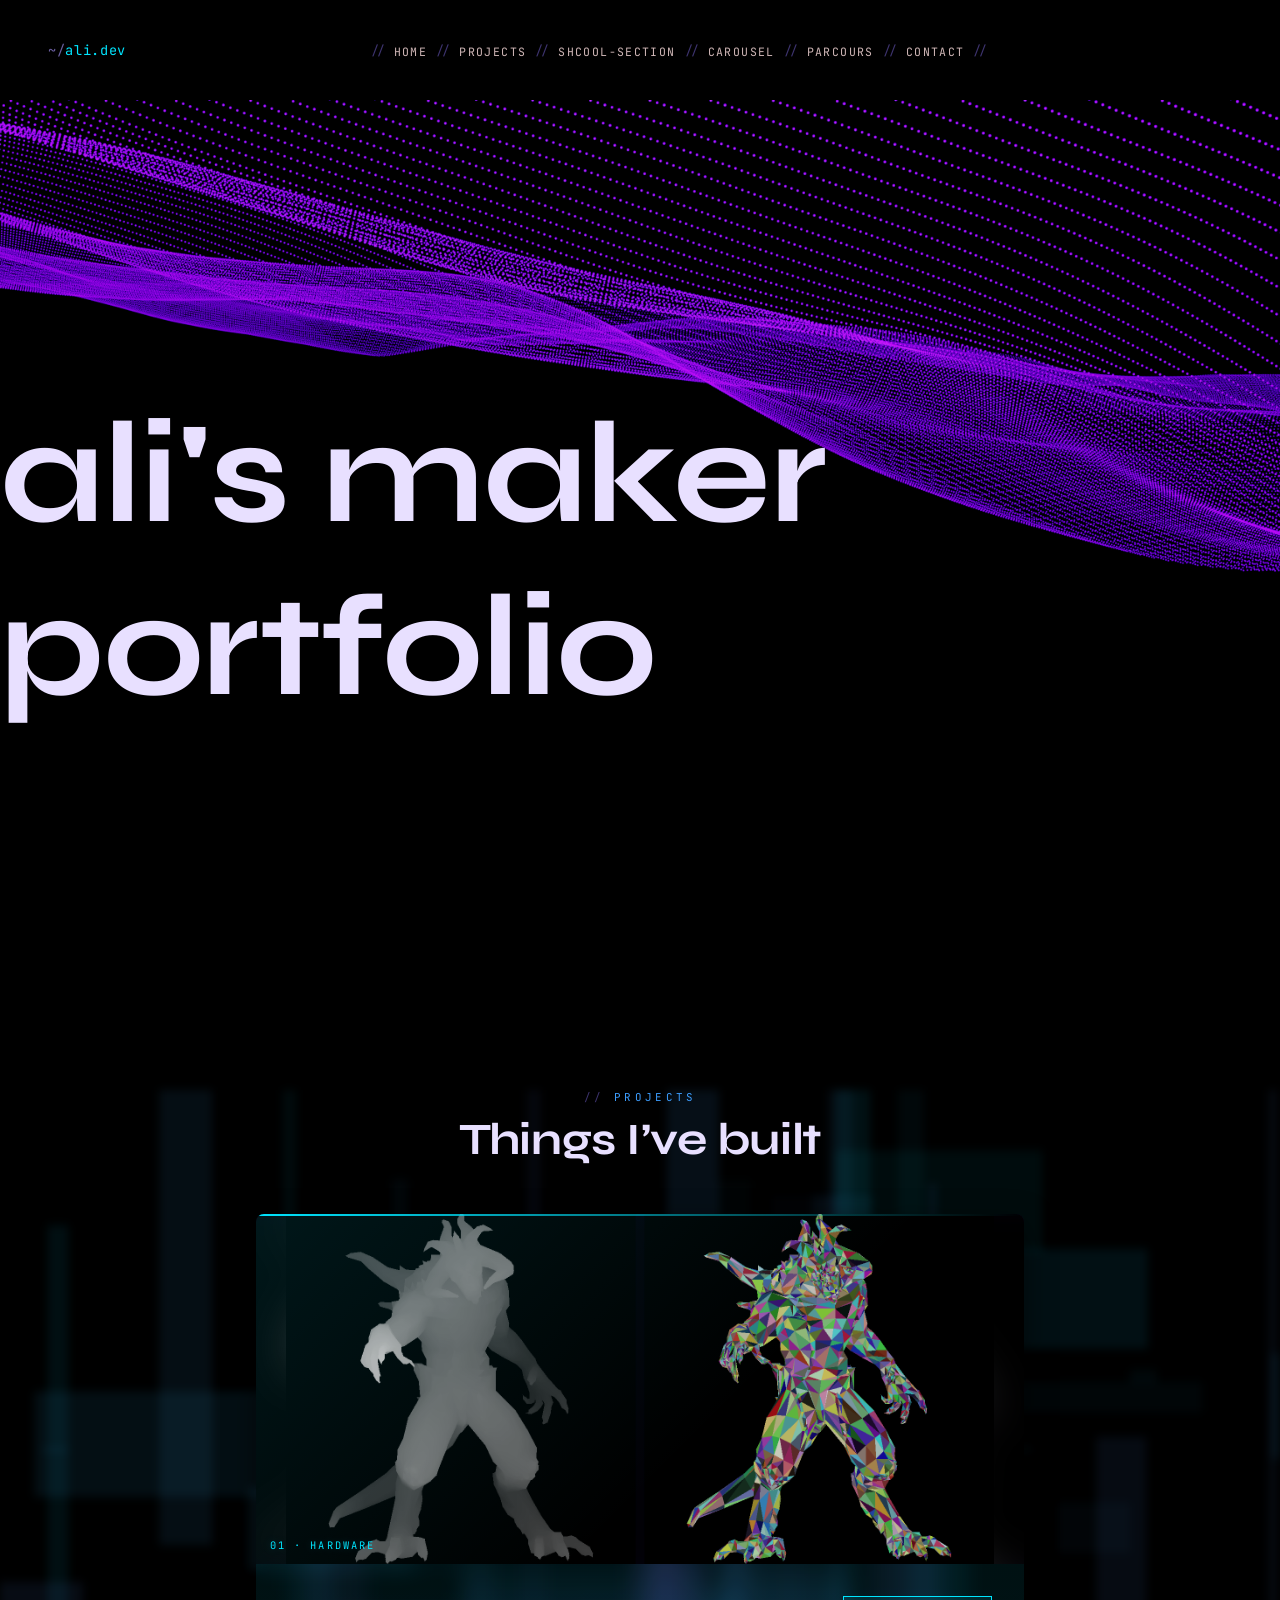
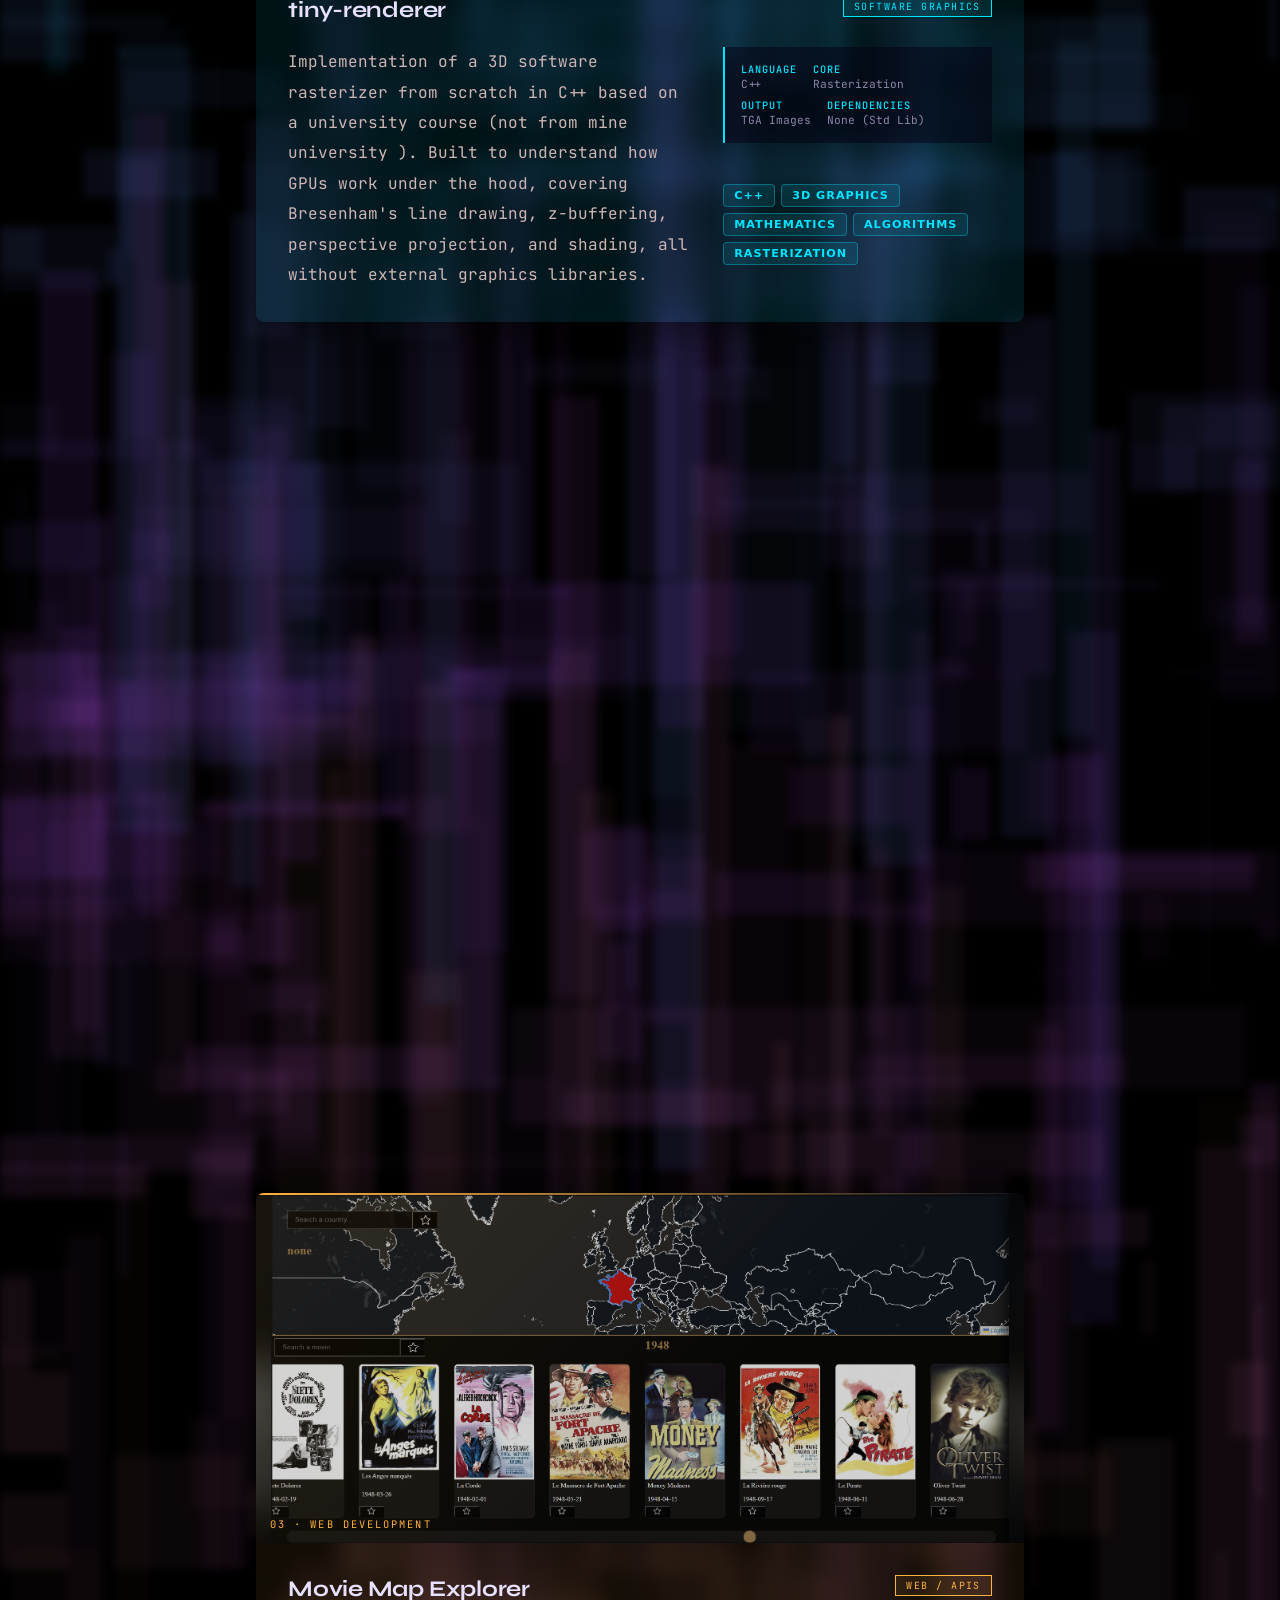
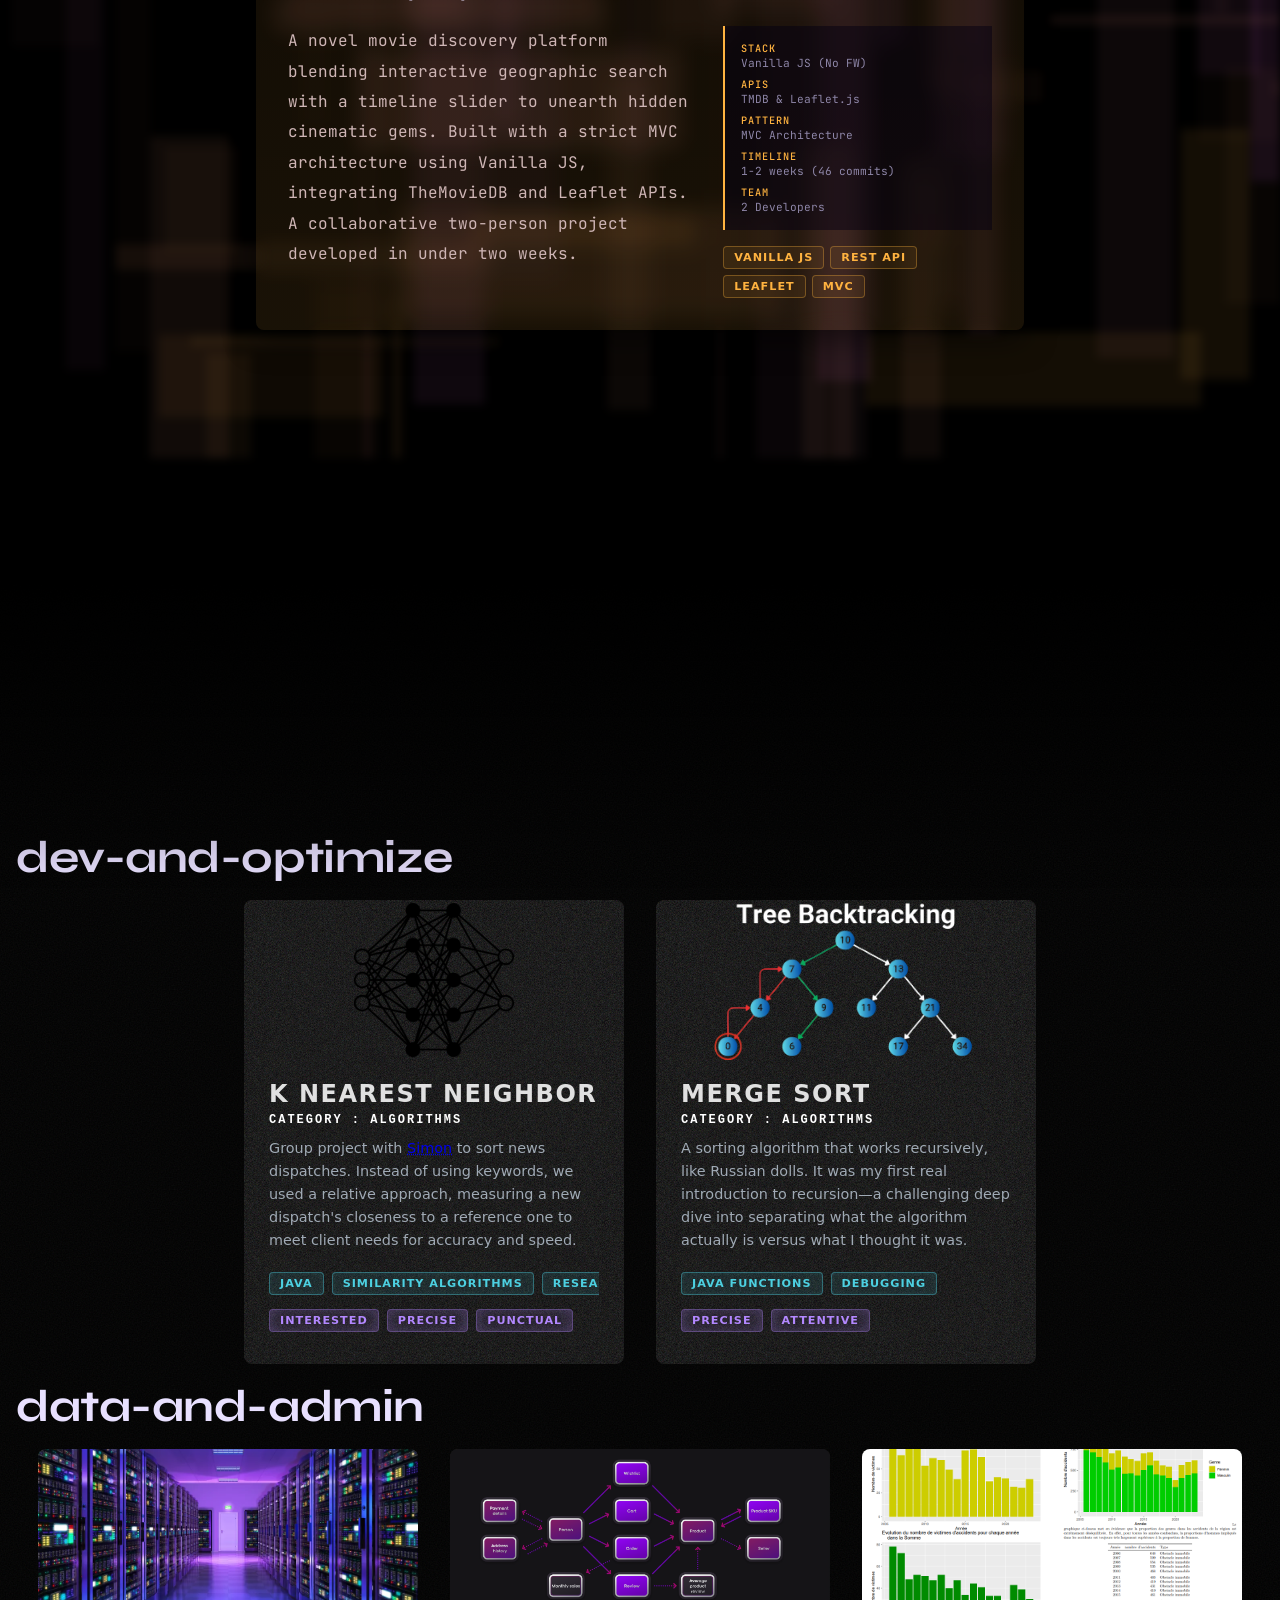
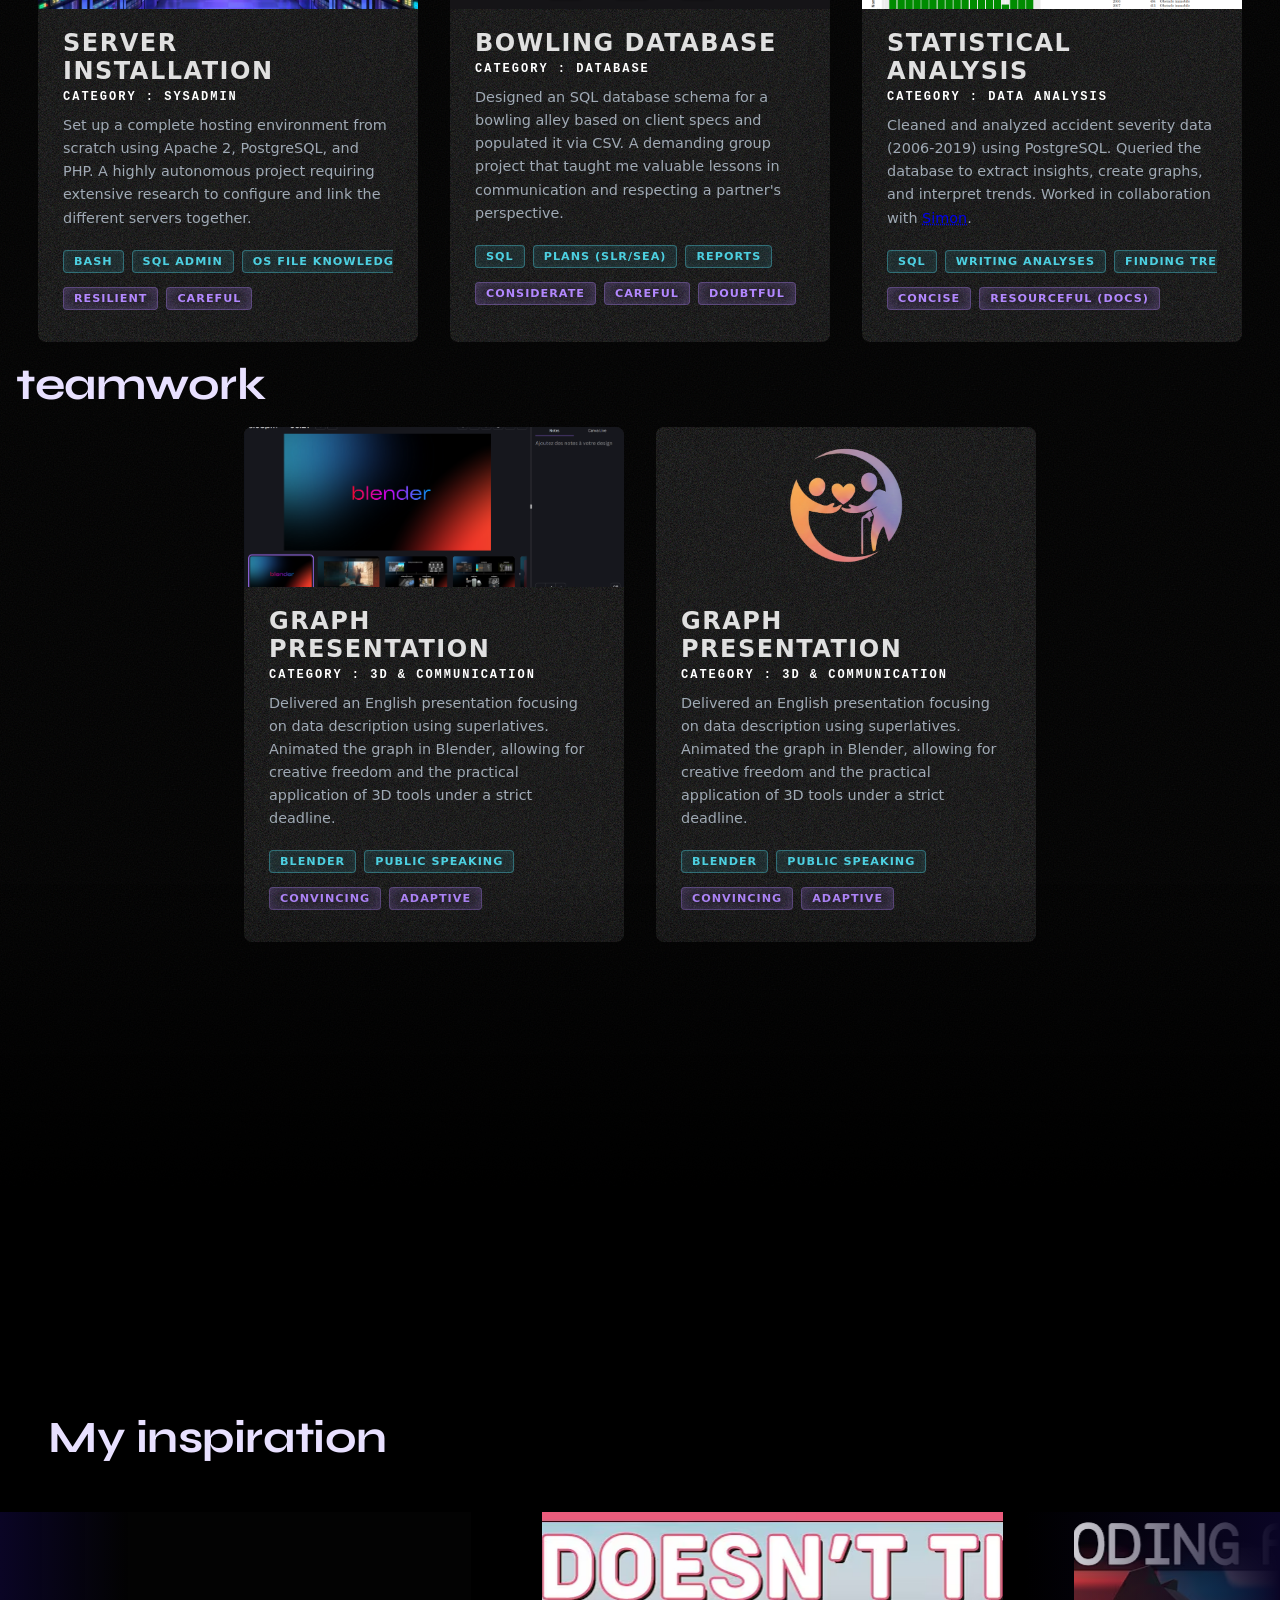
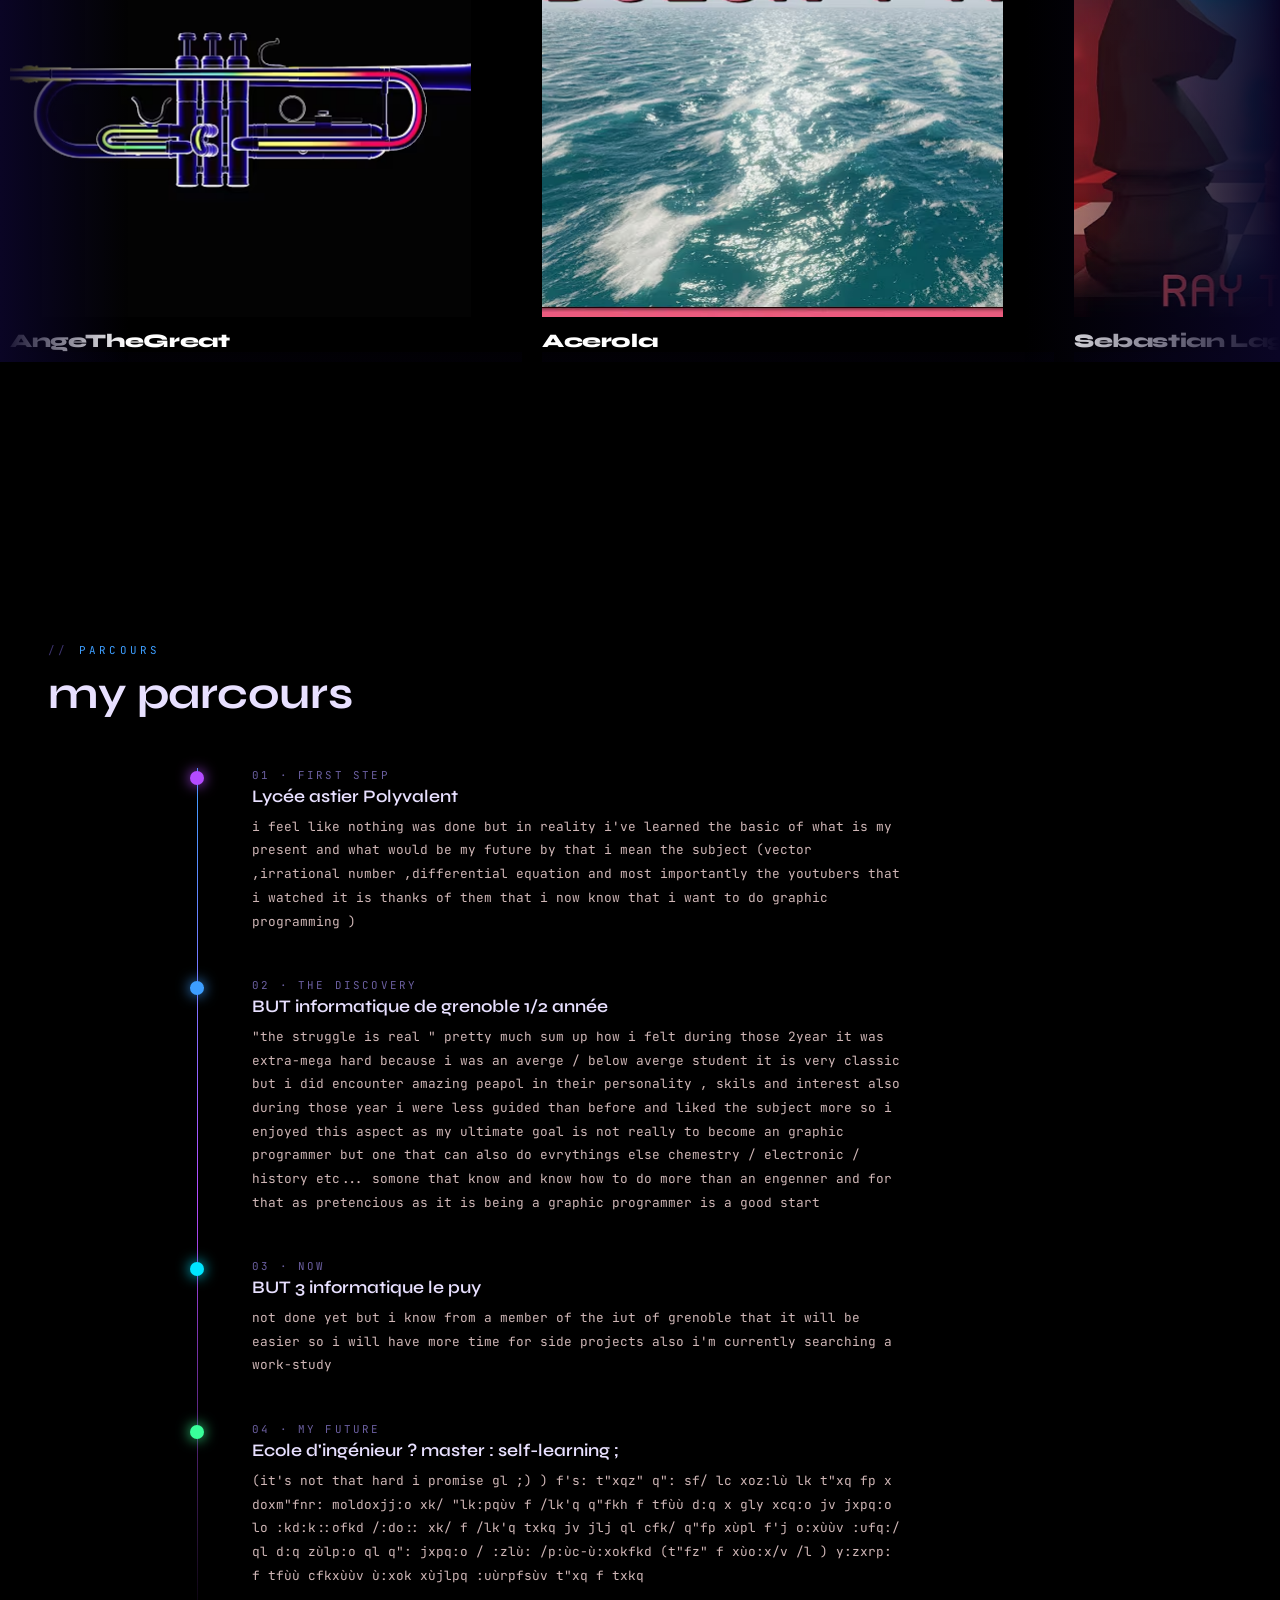
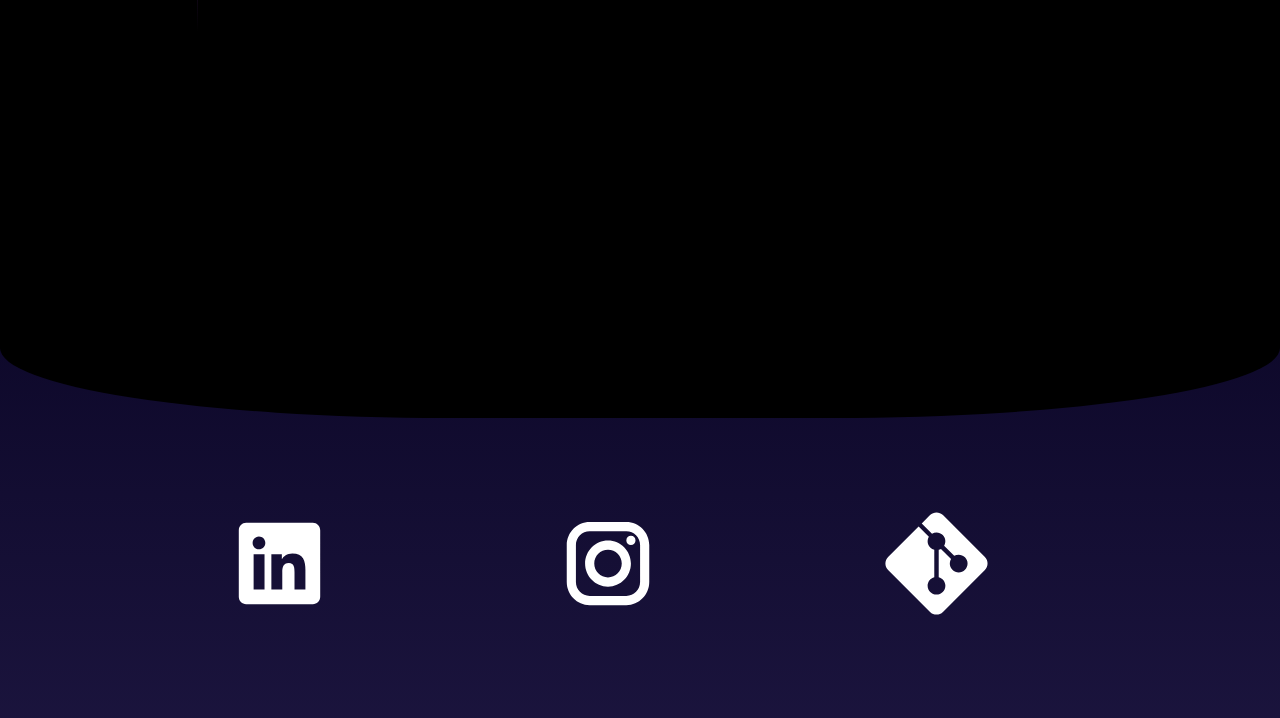
==== index.html @ eb6d9786 "upgraded nav responsiness and things that' i've built" ====
<!DOCTYPE html>
<html lang="fr">

<head>
  <meta charset="UTF-8">
  <meta name="viewport" content="width=device-width, initial-scale=1.0">
  <title>~/maker.portfolio</title>

  <!-- Google Fonts
       JetBrains Mono → corps de texte, nav, labels (style éditeur de code)
       Syne           → titres (display, expressif) -->
  <link rel="preconnect" href="https://fonts.googleapis.com">
  <link
    href="https://fonts.googleapis.com/css2?family=JetBrains+Mono:ital,wght@0,300;0,400;0,500;0,700;1,300&family=Syne:wght@400;600;700;800&display=swap"
    rel="stylesheet">

  <!-- Feuille de styles principale -->
  <link rel="stylesheet" href="style.css">
</head>

<body>


  <!-- ═══════════════════════════════════════
       NAVIGATION
       Fixée en haut. Transparente sur le hero,
       la classe .scrolled est ajoutée par JS
       dès que l'utilisateur commence à scroller.
       Les séparateurs // sont purement décoratifs.
       ═══════════════════════════════════════ -->
  <nav id="navbar">

  <div class="nav-brand"><span>~/</span>ali.dev</div>

  <ul class="nav-links">
    <li class="nav-sep">//</li>
    <li><a href="#hero">Home</a></li>
    <li class="nav-sep">//</li>
    <li><a href="#projects">Projects</a></li>
    <li class="nav-sep">//</li>
    <li><a href="#shcool-section">shcool-section</a></li>
    <li class="nav-sep">//</li>
    <li><a href="#gallery">carousel</a></li>
    <li class="nav-sep">//</li>
    <li><a href="#process">parcours</a></li>
    <li class="nav-sep">//</li>
    <li><a href="#reseaux">Contact</a></li>
    <li class="nav-sep">//</li>
  </ul>

  <div class="nav-status">
  </div>

</nav>


  <!-- ═══════════════════════════════════════
       HERO
       Section plein écran (100vh).
       - .hero-img : div vide qui reçoit le background-image via JS
         (permet de détecter le chargement et de lancer l'animation)
       - .hero-overlay : dégradé sombre du bas pour la lisibilité
       - .hero-tint : halo violet en bas à gauche pour l'ambiance
       ═══════════════════════════════════════ -->
  <div id="hero">

    <!-- Image de fond (URL + animation injectées par JS) -->

    <img class="hero-image" src="assets/img/hero-bg.png">
    <h2 class="hero-text">ali's maker <br> portfolio</h2>


  </div>


  <!-- ═══════════════════════════════════════
       GALLERY — SCROLL HORIZONTAL
       Principe : le container fait 400vh de haut.
       L'intérieur (.gallery-sticky) est en position
       sticky → il reste à l'écran pendant le scroll.
       JS lit la progression et déplace .gallery-track.

       Pour ajouter une image :
         1. Dupliquer un .gallery-panel
         2. Changer le src de l'image
         3. Mettre à jour le caption
         4. Ajouter un .g-dot dans .gallery-dots
         5. Augmenter height de .gallery-scroll-container (ex: 500vh pour 5 panels)
         6. Mettre à jour la constante PANEL_COUNT dans main.js
       ═══════════════════════════════════════ -->



  <!-- ═══════════════════════════════════════
       PROJECTS
       Chaque .project-row porte une classe de
       couleur (.p-cyan / .p-violet / .p-amber)
       qui définit des tokens CSS locaux utilisés
       par toute la carte (bordures, tags, specs…).

       La classe .flip inverse photo/texte gauche-droite
       pour alterner la mise en page.

       Pour ajouter un projet :
         1. Copier un .project-row complet
         2. Changer la classe de couleur
         3. Mettre à jour photo, nom, description, specs, tags
       ═══════════════════════════════════════ -->
  <section id="projects">


    <canvas id="projects_bg"></canvas>
    <div class="sec-label">projects</div>
    <div class="sec-title" style="margin-bottom: 3rem">Things I&rsquo;ve built</div>

    <div class="cascade-wrapper">

      <!-- ── Projet 01 — CYAN ── -->
      <div class="project-row p-cyan reveal">
        <div class="blur"></div>

        <!-- Photo du projet — remplacer src par ta photo -->
        <div class="proj-photo">
          <img class="bg-img" src="assets/img/tiny-renderer.png" alt="PCB OpenTherm" loading="lazy">
           <img class="fg-img" src="assets/img/tiny-renderer.png" alt="PCB OpenTherm" loading="lazy">
          <div class="proj-photo-num">01 &middot; hardware</div>
        </div>

        <!-- Contenu texte -->
        <div class="proj-content">
          <div>
            <div class="proj-header">
              <div class="proj-name">tiny-renderer</div>
              <span class="proj-type">Software Graphics</span>
            </div>
            <p class="proj-desc">
              Implementation of a 3D software rasterizer from scratch in C++ based on a university course (not from mine
              university ).
              Built to understand how GPUs work under the hood, covering Bresenham's line drawing, z-buffering,
              perspective projection, and shading, all without external graphics libraries.
            </p>
            <div class="proj-specs">
              <div class="spec-item"><strong>Language</strong>C++</div>
              <div class="spec-item"><strong>Core</strong>Rasterization</div>
              <div class="spec-item"><strong>Output</strong>TGA Images</div>
              <div class="spec-item"><strong>Dependencies</strong>None (Std Lib)</div>
            </div>
          </div>
          <div class="proj-tags">
            <span class="tag">C++</span>
            <span class="tag">3D Graphics</span>
            <span class="tag">Mathematics</span>
            <span class="tag">Algorithms</span>
            <span class="tag">Rasterization</span>
          </div>
        </div>

      </div><!-- /.project-row -->


      <!-- ── Projet 02 — VIOLET (inversé) ── -->
          <div class="project-row p-violet reveal">
        <div class="blur"></div>
        <div class="proj-photo">
            <img class="bg-img" src="assets/img/documentation-soulserv.png" alt="" aria-hidden="true" loading="lazy">
            
            <img class="fg-img" src="assets/img/documentation-soulserv.png" alt="Technical documentation and web porting" loading="lazy">
            
            <div class="proj-photo-num">02 &middot; internship</div>
        </div>

        <div class="proj-content">
            <div>
                <div class="proj-header">
                    <div class="proj-name">Internship: Soulserv</div>
                    <span class="proj-type">Web & Documentation</span>
                </div>
                
                <p class="proj-desc">
                    Second-year IT degree internship at the start-up Soulserv.
                    Reverse engineering mission focused on creating comprehensive technical documentation
                    and porting websites from a V1 to a V2 using an internal tool.
                </p>
                
                <div class="proj-specs">
                    <div class="spec-item"><strong>Company</strong>Start-up Soulserv</div>
                    <div class="spec-item"><strong>Duration</strong>~2 months</div>
                    <div class="spec-item"><strong>Mission 1</strong>Comprehensive tech doc</div>
                    <div class="spec-item"><strong>Mission 2</strong>Web porting (V1 &rarr; V2)</div>
                    <div class="spec-item"><strong>Method</strong>Reverse engineering</div>
                </div>
            </div>
            
            <div class="proj-tags">
                <span class="tag">Web Porting</span>
                <span class="tag">Documentation</span>
                <span class="tag">Internal Tools</span>
                <span class="tag">Reverse Eng.</span>
            </div>
        </div>
        
        
    </div>
        
        


      <!-- ── Projet 03 — AMBRE ── -->
      <div class="project-row p-amber reveal">
        <div class="blur"></div>

        <div class="proj-photo">
          <a href="https://farah-ali-code.github.io/r4a10-tp-api-2026-battisni-farahal/">

                      <img class="bg-img" src="assets/img/tp-api.png" alt="PCB OpenTherm" loading="lazy">
           <img class="fg-img" src="assets/img/tp-api.png"  alt="PCB OpenTherm" loading="lazy">
          </a>
          <div class="proj-photo-num">03 &middot; web development</div>
        </div>

        <div class="proj-content">
          <div>
            <div class="proj-header">
              <div class="proj-name">Movie Map Explorer</div>
              <span class="proj-type">Web / APIs</span>
            </div>
            <p class="proj-desc">
              A novel movie discovery platform blending interactive geographic search with a timeline slider to unearth
              hidden cinematic gems.
              Built with a strict MVC architecture using Vanilla JS, integrating TheMovieDB and Leaflet APIs.
              A collaborative two-person project developed in under two weeks.
            </p>
            <div class="proj-specs">
              <div class="spec-item"><strong>Stack</strong>Vanilla JS (No FW)</div>
              <div class="spec-item"><strong>APIs</strong>TMDB &amp; Leaflet.js</div>
              <div class="spec-item"><strong>Pattern</strong>MVC Architecture</div>
              <div class="spec-item"><strong>Timeline</strong>1-2 weeks (46 commits)</div>
              <div class="spec-item"><strong>Team</strong>2 Developers</div>
            </div>
          </div>
          <div class="proj-tags">
            <span class="tag">Vanilla JS</span>
            <span class="tag">REST API</span>
            <span class="tag">Leaflet</span>
            <span class="tag">MVC</span>
          </div>
        </div>

      </div>


    </div><!-- /.cascade-wrapper -->
  </section>
  <!-- ═══════════════════════════════════════
       cards gradiants backgrounds
       ═══════════════════════════════════════ -->
  <section class="bg" id="section-arriere-plan">
    <canvas id="canvas-brouillard"></canvas>
    <div class="noise"></div>
    <div class="fade-top"></div>
    <div class="fade-bot"></div>

    <div class="container" id="shcool-section">
      <div class="sec-title">dev-and-optimize</div>

      <div class="slide">

        <div class="card futuristic-card">
          <div class="noise detailed-grain"></div>

          <div class="project-image">
            <img src="assets/img/graphe math.png" alt="">
          </div>

          <div class="card-content">
            <div class="text-content">
              <h2 class="project-title">K NEAREST NEIGHBOR</h2>
              <h3 class="project-category">CATEGORY : ALGORITHMS</h3>
              <p class="project-description">
                Group project with <a href="https://www.linkedin.com/in/simon-favreau-9138a5397/" class="lien">Simon</a> to sort news dispatches. Instead of using
                keywords, we used a relative approach, measuring a new dispatch's closeness to a reference one to meet
                client needs for accuracy and speed.
              </p>
            </div>

            <div class="tags-layout">
              <div class="tags-row">
                <div class="tags-list">
                  <span class="tag tag-tech">Java</span>
                  <span class="tag tag-tech">Similarity Algorithms</span>
                  <span class="tag tag-tech">Research & Git</span>
                </div>
              </div>

              <div class="tags-row">
                <div class="tags-list">
                  <span class="tag tag-soft">Interested</span>
                  <span class="tag tag-soft">Precise</span>
                  <span class="tag tag-soft">Punctual</span>
                </div>
              </div>
            </div>
          </div>
        </div>
        <div class="card futuristic-card">
          <div class="noise detailed-grain"></div>

          <div class="project-image">
            <img src="assets/img/tree search.png" alt="">
          </div>
          <div class="card-content">
            <div class="text-content">
              <h2 class="project-title">MERGE SORT</h2>
              <h3 class="project-category">CATEGORY : ALGORITHMS</h3>
              <p class="project-description">
                A sorting algorithm that works recursively, like Russian dolls. It was my first real introduction to
                recursion—a challenging deep dive into separating what the algorithm actually is versus what I thought
                it was.
              </p>
            </div>

            <div class="tags-layout">
              <div class="tags-row">
                <div class="tags-list">
                  <span class="tag tag-tech">Java Functions</span>
                  <span class="tag tag-tech">Debugging</span>
                </div>
              </div>

              <div class="tags-row">
                <div class="tags-list">
                  <span class="tag tag-soft">Precise</span>
                  <span class="tag tag-soft">Attentive</span>
                </div>
              </div>
            </div>
          </div>
        </div>

      </div>
      <div class="sec-title">data-and-admin</div>
      <div class="slide">
        <div class="card futuristic-card">
          <div class="noise detailed-grain"></div>

          <div class="project-image-long">
            <img src="assets/img/server_install.png" alt="">
          </div>
          <div class="card-content">
            <div class="text-content">
              <h2 class="project-title">SERVER INSTALLATION</h2>
              <h3 class="project-category">CATEGORY : SYSADMIN</h3>
              <p class="project-description">
                Set up a complete hosting environment from scratch using Apache 2, PostgreSQL, and PHP. A highly
                autonomous project requiring extensive research to configure and link the different servers together.
              </p>
            </div>

            <div class="tags-layout">
              <div class="tags-row">
                <div class="tags-list">
                  <span class="tag tag-tech">Bash</span>
                  <span class="tag tag-tech">SQL Admin</span>
                  <span class="tag tag-tech">OS File Knowledge</span>
                </div>
              </div>

              <div class="tags-row">
                <div class="tags-list">
                  <span class="tag tag-soft">Resilient</span>
                  <span class="tag tag-soft">Careful</span>
                </div>
              </div>
            </div>
          </div>
        </div>
        <div class="card futuristic-card">
          <div class="noise detailed-grain"></div>


          <div class="project-image-long">
            <img src="assets/img/bd shcéma.png" alt="">
          </div>

          <div class="card-content">
            <div class="text-content">
              <h2 class="project-title">BOWLING DATABASE</h2>
              <h3 class="project-category">CATEGORY : DATABASE</h3>
              <p class="project-description">
                Designed an SQL database schema for a bowling alley based on client specs and populated it via CSV. A
                demanding group project that taught me valuable lessons in communication and respecting a partner's
                perspective.
              </p>
            </div>

            <div class="tags-layout">
              <div class="tags-row">
                <div class="tags-list">
                  <span class="tag tag-tech">SQL</span>
                  <span class="tag tag-tech">Plans (SLR/SEA)</span>
                  <span class="tag tag-tech">Reports</span>
                </div>
              </div>

              <div class="tags-row">
                <div class="tags-list">
                  <span class="tag tag-soft">Considerate</span>
                  <span class="tag tag-soft">Careful</span>
                  <span class="tag tag-soft">Doubtful</span>
                </div>
              </div>
            </div>
          </div>
        </div>
        <div class="card futuristic-card">
          <div class="noise detailed-grain"></div>

          <div class="project-image-long">
            <img src="assets/img/sae sql.png" alt="">
          </div>

          <div class="card-content">
            <div class="text-content">
              <h2 class="project-title">STATISTICAL ANALYSIS</h2>
              <h3 class="project-category">CATEGORY : DATA ANALYSIS</h3>
              <p class="project-description">
                Cleaned and analyzed accident severity data (2006-2019) using PostgreSQL. Queried the database to
                extract insights, create graphs, and interpret trends. Worked in collaboration with <a
                  href="file:///D:/ecole/document%20école/R2/portfolio/vrai-poj/data.html" class="lien">Simon</a>.
              </p>
            </div>

            <div class="tags-layout">
              <div class="tags-row">
                <div class="tags-list">
                  <span class="tag tag-tech">SQL</span>
                  <span class="tag tag-tech">Writing Analyses</span>
                  <span class="tag tag-tech">Finding Trends</span>
                </div>
              </div>

              <div class="tags-row">
                <div class="tags-list">
                  <span class="tag tag-soft">Concise</span>
                  <span class="tag tag-soft">Resourceful (Docs)</span>
                </div>
              </div>
            </div>
          </div>
        </div>

      </div>
      <div class="sec-title">teamwork</div>
      <div class="slide">
        <div class="card futuristic-card">
          <div class="noise detailed-grain"></div>


          <div class="project-image-long">
            <img src="assets/img/blender-pres.png" alt="">
          </div>
          <div class="card-content">
            <div class="text-content">
              <h2 class="project-title">GRAPH PRESENTATION</h2>
              <h3 class="project-category">CATEGORY : 3D & COMMUNICATION</h3>
              <p class="project-description">
                Delivered an English presentation focusing on data description using superlatives. Animated the graph in
                Blender, allowing for creative freedom and the practical application of 3D tools under a strict
                deadline.
              </p>
            </div>

            <div class="tags-layout">
              <div class="tags-row">
                <div class="tags-list">
                  <span class="tag tag-tech">Blender</span>
                  <span class="tag tag-tech">Public Speaking</span>
                </div>
              </div>

              <div class="tags-row">
                <div class="tags-list">
                  <span class="tag tag-soft">Convincing</span>
                  <span class="tag tag-soft">Adaptive</span>
                </div>
              </div>
            </div>
          </div>
        </div>
        <div class="card futuristic-card">
          <div class="noise detailed-grain"></div>


          <div class="project-image">
            <img src="assets/img/zenior-logo.png" alt="">
          </div>
          <div class="card-content">
            <div class="text-content">
              <h2 class="project-title">GRAPH PRESENTATION</h2>
              <h3 class="project-category">CATEGORY : 3D & COMMUNICATION</h3>
              <p class="project-description">
                Delivered an English presentation focusing on data description using superlatives. Animated the graph in
                Blender,
                allowing for creative freedom and the practical application of 3D tools under a strict deadline.
              </p>
            </div>

            <div class="tags-layout">
              <div class="tags-row">
                <div class="tags-list">
                  <span class="tag tag-tech">Blender</span>
                  <span class="tag tag-tech">Public Speaking</span>
                </div>
              </div>

              <div class="tags-row">
                <div class="tags-list">
                  <span class="tag tag-soft">Convincing</span>
                  <span class="tag tag-soft">Adaptive</span>
                </div>
              </div>
            </div>
          </div>
        </div>
      </div>

  </section>

  <section id="gallery">
    <div class="gallery-header reveal">
      <div class="sec-title">My inspiration</div>
    </div>
    <div class="gallery-wrapper">
      <!-- En-tête de section avec animation d'entrée -->

      <div class="gallery-scroll controller left"></div>
      <div class="gallery-scroll controller right"></div>
      <!-- Zone de scroll — hauteur = nb panels × 100vh -->
      <div class="gallery-scroll-container" id="galleryContainer">


        <div class="galery-element" data-index="0">
          <!-- Remplacer src par ta propre photo -->
          <a href="https://www.youtube.com/watch?v=rGNUHigqUBM">
            <img src="assets/img/trompette.jpg" alt="">
          </a>
          <div class="panel-caption">
            <div class="panel-title">AngeTheGreat
            </div>
          </div>
        </div>


        <div class="galery-element" data-index="1">
          <a href="https://www.youtube.com/watch?v=yPfagLeUa7k">
            <img src="assets/img/ocean-arceola.jpg" alt="">
          </a>
          <div class="panel-caption">
            <div class="panel-title">Acerola
            </div>
          </div>
        </div>


        <div class="galery-element" data-index="2">
          <a href="https://www.youtube.com/watch?v=Qz0KTGYJtUk&amp;t=4s">
            <img src="assets/img/ray-tracing-coding adventure.jpg" alt="">
          </a>
          <div class="panel-caption">
            <div class="panel-title">
              Sebastian Lague
            </div>
          </div>
        </div>

  
        <div class="galery-element" data-index="3">
          <a href="https://www.youtube.com/watch?v=8wOUe32Pt-E">
            <img src="assets/img/dithering-acerola.jpg" alt="">
          </a>
          <div class="panel-caption">
            <div class="panel-title">Acerola</div>
          </div>
        </div>

        <div class="galery-element" data-index="3">
          <a href="https://www.youtube.com/watch?v=r6sGWTCMz2k">
            <img src="assets/img/fourrier-3bleu-1brwone.jpg">
          </a>
          <div class="panel-caption">
            <div class="panel-title">3Blue1Brown</div>
          </div>
        </div>
        
      </div><!-- /.gallery-scroll-container -->
    </div>

  </section>
  <!-- ═══════════════════════════════════════
       PROCESS — TIMELINE
       4 étapes avec un point coloré différent
       par étape, reliées par une ligne verticale.
       ═══════════════════════════════════════ -->
  <section id="process">

    <div class="sec-label">parcours</div>
    <div class="sec-title" style="margin-bottom: 3rem">my parcours</div>

    <div class="timeline reveal">

      <!-- Étape 1 — point violet (.v) -->
      <div class="tl-item">
        <div class="tl-dot v"></div>
        <div class="tl-content">
          <div class="tl-phase">01 &middot; first step</div>
          <div class="tl-title">Lycée astier Polyvalent</div>
          <p class="tl-desc">i feel like nothing was done but in reality i've learned the basic of what is my present
            and what would be my future by that i mean the subject (vector ,irrational number ,differential equation and
            most importantly the youtubers that i watched it is thanks of them that i now know that i want to do graphic
            programming ) </p>
        </div>
      </div>

      <!-- Étape 2 — point bleu (.b) -->
      <div class="tl-item">
        <div class="tl-dot b"></div>
        <div class="tl-content">
          <div class="tl-phase">02 &middot; the discovery</div>
          <div class="tl-title">BUT informatique de grenoble 1/2 année</div>
          <p class="tl-desc">"the struggle is real " pretty much sum up how i felt during those 2year it was extra-mega
            hard because i was an averge / below averge student
            it is very classic but i did encounter amazing peapol in their personality , skils and interest also during
            those year i were less guided than before and liked the subject more so i enjoyed this aspect as my ultimate
            goal
            is not really to become an graphic programmer but one that can also do evrythings else chemestry /
            electronic / history etc... somone that know and know how to do more than an engenner and for that as
            pretencious as it is being a graphic programmer is a good start
          </p>
        </div>
      </div>

      <!-- Étape 3 — point cyan (.c) -->
      <div class="tl-item">
        <div class="tl-dot c"></div>
        <div class="tl-content">
          <div class="tl-phase">03 &middot; now</div>
          <div class="tl-title">BUT 3 informatique le puy</div>
          <p class="tl-desc">not done yet but i know from a member of the iut of grenoble that it will be easier so i
            will have more time for side projects also i'm currently searching
            a work-study
          </p>
        </div>
      </div>

      <!-- Étape 4 — point vert (.g) -->
      <div class="tl-item">
        <div class="tl-dot g"></div>
        <div class="tl-content">
          <div class="tl-phase">04 &middot; my future </div>
          <div class="tl-title">Ecole d'ingénieur ? master : self-learning ;</div>
          <p class="tl-desc">(it's not that hard i promise gl ;) ) f's: t"xqz" q": sf/ lc xoz:lù lk t"xq fp x doxm"fnr:
            moldoxjj:o xk/ "lk:pqùv f /lk'q q"fkh f tfùù d:q x gly xcq:o jv jxpq:o lo :kd:k::ofkd /:do:: xk/ f /lk'q
            txkq jv jlj ql cfk/ q"fp xùpl f'j o:xùùv :ufq:/ ql d:q zùlp:o ql q": jxpq:o / :zlù: /p:ùc-ù:xokfkd (t"fz" f
            xùo:x/v /l ) y:zxrp: f tfùù cfkxùùv ù:xok xùjlpq :uùrpfsùv t"xq f txkq
          </p>
        </div>
      </div>

    </div><!-- /.timeline -->
  </section>



  <!-- ═══════════════════════════════════════
       FOOTER

       ═══════════════════════════════════════ -->
  <footer>
    <div class="footer_bg">
      <div class="footer_arrondi">
      </div>
      <div id="reseaux">

        <div>
          <!--- 
          <div class="reseau">
            <a href="https://workspace.google.com/intl/fr/gmail/">
              <img src="assets/img/logo/gmail/icons8-gmail-nouveau-1000.png" alt="Google logo">
            </a>
          </div>
          -->

          <div class="reseau">
            <a href="https://www.linkedin.com/in/ali-farah-4b3a46363/">
              <img src="assets/img/logo/icons8-linkedin-1000.svg" alt="LinkedIn logo">
            </a>
          </div>
          <div class="reseau">
            <a
              href="https://www.instagram.com/le_four_tout_d_ali?utm_source=ig_web_button_share_sheet&amp;igsh=ZDNlZDc0MzIxNw==">
              <img src="assets/img/logo/icons8-instagram-1000.svg" alt="">
            </a>
          </div>

          <div class="reseau">
            <a href="https://github.com/Farah-Ali-code">
              <img src="assets/img/logo/icons8-git-1000.svg" alt="GitHub logo">
            </a>
          </div>
          <!---
          <div class="reseau">
            <a href="">
              <img src="assets/img/logo/X/icons8-twitterx-1000.svg" alt="Twitter logo">
            </a>
          </div>
           -->

        </div>
      </div>
      <!-- 
            <div class="social">
                <br>
            <br>
            <p>copy right @ cc ....</p>
            <p>mentions légal</p>
            <p>contact</p>
            <p>ali.farah.etu@gmail.com</p>
            <br>
            </div> -->

    </div>

  </footer>


  <!-- Script principal — chargé en fin de body pour ne pas bloquer le rendu -->
  <script src="main.js"></script>

</body>

</html>
---- style.css ----
/* ============================================================
   style.css — Maker Portfolio
   Structure :
     1. Variables & Reset
     2. Scrollbar
     3. Navigation
     4. Hero
     5. Shared section utilities
     6. Gallery (scroll horizontal piloté par scroll vertical)
     7. Projects
     8. Process (timeline)
     9. Contact
    10. Footer
    11. Animations & utilitaires
   ============================================================ */


/* ─────────────────────────────────────────────
   1. VARIABLES & RESET
   Toutes les couleurs du thème dark-editor sont
   définies ici comme custom properties CSS.
   ───────────────────────────────────────────── */
:root {
  /* Fonds — du plus sombre au plus clair */
  --void: #050112;
  /* fond absolu, utilisé comme base page */
  --deep: #0a0525;
  /* sections alternées légèrement plus claires */
  --surface: #110a30;
  /* cartes, panneaux */
  --rim: #2d1f6e;
  /* bordures neutres */
  --dim: #3e3470;
  /* éléments décoratifs discrets */

  /* Couleurs néon — palette principale */
  --neon-violet: #b44bff;
  --neon-blue: #3d9eff;
  --neon-cyan: #00e5ff;
  --neon-green: #39ff9a;
  --muted: #6b5fa0;
  /* violet atténué pour les textes secondaires */

  /* Texte */
  --text-main: #e8e0ff;
  /* texte principal */
  --text-sub: #cfb6b6;
  /* texte secondaire / descriptions */
  --text-ghost: #8e86a8;
  /* texte très discret, labels, meta */

  /* Typographie */
  --mono: 'JetBrains Mono', monospace;
  /* corps, nav, labels */
  --display: 'Syne', sans-serif;
  /* titres */


}

/* Reset minimal — normalise les marges et le box model */
*,
*::before,
*::after {
  margin: 0;
  padding: 0;
  box-sizing: border-box;
}

html {
  scroll-behavior: smooth;
}

body {
  background: var(--void);
  color: var(--text-main);
  font-family: var(--mono);
  overflow-x: hidden;
  /* empêche le scroll horizontal parasite */
}

section{
  margin-top : 7%;
  margin-bottom: 7%;
}

/* ─────────────────────────────────────────────
   2. SCROLLBAR PERSONNALISÉE
   Style webkit uniquement (Chrome, Edge, Safari)
   ───────────────────────────────────────────── */
::-webkit-scrollbar {
  width: 6px;
}

::-webkit-scrollbar-track {
  background: var(--void);
}

::-webkit-scrollbar-thumb {
  background: var(--rim);
  border-radius: 3px;
}

::-webkit-scrollbar-thumb:hover {
  background: var(--neon-violet);
}


/* ─────────────────────────────────────────────
   NAVIGATION GLOBALE
───────────────────────────────────────────── */
nav {
  position: sticky;
  top: 0;
  z-index: 200;
  display: flex;
  align-items: center;
  justify-content: space-between;
  padding: 0 3rem;
  height: 60px;
  margin: 20px 0; /* Fusion de margin-top et margin-bottom */
  background: rgb(from var(--couleur-fond-page) r g b / 70%);
  backdrop-filter: blur(18px);
  -webkit-backdrop-filter: blur(18px); /* Support Safari */
}

/* Logo */
.nav-brand {
  font-family: var(--mono);
  font-size: .85rem;
  color: var(--neon-cyan);
  letter-spacing: .05em;
  white-space: nowrap; /* Empêche le retour à la ligne */
}

.nav-brand span {
  color: var(--muted);
}

/* Liste des liens */
.nav-links {
  display: flex;
  align-items: center;
  list-style: none;
  padding: 0;
  margin: 0;
}

/* Séparateur // */
.nav-sep {
  color: var(--dim);
  font-size: .8rem;
  padding: 0 6px;
  user-select: none;
}

/* Liens individuels */
.nav-links a {
  color: var(--text-sub);
  text-decoration: none;
  font-size: .72rem;
  letter-spacing: .12em;
  text-transform: uppercase;
  padding: 4px 2px;
  transition: color .2s;
  position: relative;
  white-space: nowrap;
}

/* Soulignement animé */
.nav-links a::after {
  content: '';
  position: absolute;
  bottom: -2px;
  left: 0;
  right: 0;
  height: 1px;
  background: var(--neon-violet);
  transform: scaleX(0);
  transition: transform .2s;
}

.nav-links a:hover {
  color: var(--neon-violet);
}

.nav-links a:hover::after {
  transform: scaleX(1);
}

/* Indicateur de statut */
.nav-status {
  display: flex;
  align-items: center;
  gap: 7px;
  font-size: .7rem;
  color: var(--text-ghost);
  white-space: nowrap;
}



/* ─────────────────────────────────────────────
   VERSION MOBILE (RESPONSIVE)
───────────────────────────────────────────── */

/* Tablettes et petits écrans d'ordinateur */
@media (max-width: 950px) {
  nav {
    padding: 0 1.5rem;
  }
  
  /* Masque le statut pour laisser de la place aux liens */
  .nav-status {
    display: none; 
  }
}

/* Téléphones mobiles */
@media (max-width: 650px) {
  nav {
    padding: 0 1rem;
    margin: 0; /* Retire les marges pour que la nav colle parfaitement en haut sur mobile */
  }

  .nav-brand {
    display: none;
  }

  /* Transforme la liste en un ruban défilant horizontalement */
  .nav-links {
    overflow-x: auto;
    -webkit-overflow-scrolling: touch; /* Défilement fluide sur iOS */
    scrollbar-width: none; /* Masque la barre de défilement (Firefox) */
    mask-image: linear-gradient(to right, black 90%, transparent 100%); /* Optionnel : léger fondu sur la droite pour indiquer qu'on peut scroller */
  }

  /* Masque la barre de défilement (Chrome/Safari) */
  .nav-links::-webkit-scrollbar {
    display: none;
  }
}

/* ─────────────────────────────────────────────
   4. HERO
   Plein écran. L'image de fond est injectée
   via JS pour gérer le fade-in au chargement.
   ───────────────────────────────────────────── */
#hero {
  position: relative;
  height: 100vh;
  width: 100vw;
  display: flex;
  
  /* --- Le placement en bas à gauche --- */
  justify-content: flex-start; /* Aligne le contenu à gauche sur l'axe horizontal */
  align-items: flex-end;       /* Aligne le contenu en bas sur l'axe vertical */
  padding: 40px;               /* Marge intérieure pour décoller le texte des bords */
  
  overflow: hidden;
}

/* 1. L'image (aucun changement) */
.hero-image {
  position: absolute; 
  top: 0;
  left: 0;
  width: 100%;
  height: 100%;
  object-fit: cover; 
  z-index: 1; 
}

/* 2. Le texte (nettoyé) */
.hero-text {
  top: 32%;
  left: 0;
  position: absolute;
  z-index: 2; 
  color: white;
  
    font-size: calc(5rem + 5vw );
  margin: 0;
  text-shadow: 0px 4px 15px rgba(0, 0, 0, 0.8); 

    font-family: var(--display);

    font-weight: 700;
    color: var(--text-main);
    letter-spacing: -.01em;

}

/* Titre principal — texte en dégradé */
h1 {
  font-family: var(--display);
  font-size: clamp(3.2rem, 8vw, 7rem);
  font-weight: 800;
  line-height: .95;
  letter-spacing: -.03em;
  background: linear-gradient(135deg, #fff 0%, var(--neon-violet) 50%, var(--neon-blue) 85%);
  -webkit-background-clip: text;
  -webkit-text-fill-color: transparent;
  background-clip: text;
  margin-bottom: 1.6rem;
  opacity: 0;
  transform: translateY(20px);
  animation: fadeUp .8s .4s forwards;
}



/* Bouton primaire — fond dégradé + coin coupé */
.btn-primary {
  background: linear-gradient(135deg, var(--neon-violet), var(--neon-blue));
  color: #fff;
  border: none;
  padding: .75rem 2.2rem;
  font-family: var(--mono);
  font-size: .8rem;
  letter-spacing: .1em;
  cursor: pointer;
  text-decoration: none;
  display: inline-block;
  /* forme polygonale asymétrique (coin bas-gauche et haut-droite coupés) */
  clip-path: polygon(0 0, calc(100% - 10px) 0, 100% 10px, 100% 100%, 10px 100%, 0 calc(100% - 10px));
  transition: filter .2s;
}

.btn-primary:hover {
  filter: brightness(1.25);
}

/* Bouton secondaire — juste un soulignement */
.btn-ghost {
  color: var(--text-sub);
  text-decoration: none;
  font-size: .78rem;
  letter-spacing: .08em;
  border-bottom: 1px solid var(--dim);
  padding-bottom: 2px;
  transition: color .2s, border-color .2s;
}

.btn-ghost:hover {
  color: var(--neon-cyan);
  border-color: var(--neon-cyan);
}


@media (max-width: 650px) {
  .hero-text {

  }
}


/* ─────────────────────────────────────────────
   5. UTILITAIRES PARTAGÉS ENTRE SECTIONS
   ───────────────────────────────────────────── */

/* Label de section (// gallery, // projects…) */
.sec-label {
  font-size: .68rem;
  letter-spacing: .3em;
  text-transform: uppercase;
  color: var(--neon-blue);
  margin-bottom: .6rem;
  display: flex;
  align-items: center;
  gap: 10px;
}

.sec-label::before {
  content: '//';
  color: var(--dim);
}

/* Titre de section */
.sec-title {
  z-index:0;/* for the card section it need to be over the bg*/
  font-family: var(--display);
  font-size: clamp(1.8rem, 3.5vw, 2.8rem);
  font-weight: 700;
  color: var(--text-main);
  letter-spacing: -.01em;
}


/* ─────────────────────────────────────────────
   6. GALLERY — SCROLL HORIZONTAL
   Principe : le container fait 400vh de haut.
   L'intérieur est en position sticky → il reste
   à l'écran pendant qu'on scrolle. JS lit la
   progression du scroll et déplace la track.
   ───────────────────────────────────────────── */
#gallery {
  padding: 6rem 0;
}

.gallery-header {
  padding: 0 3rem;
  margin-bottom: 3rem;
}

.gallery-scroll-container {
  display: flex;
  flex-wrap: nowrap;
  /* Force les images à rester sur une seule ligne */
  width: max-content;
  /* Magique : le conteneur prend la largeur exacte de toutes les images combinées */
}

.galery-element {
  position: relative;
  /* 25vw permet d'en voir 4 entières, donc pour en cropper, 
     on peut rester sur 30vw ou 40vw selon l'effet voulu */
  width: 40vw;
  flex-shrink: 0;
  height: 50vh;
  /* Définit une hauteur fixe ou auto selon tes images */
  margin: 0 10px;
  /* Petit espace entre les photos */
  overflow: hidden;
  /* Pour que l'image ne dépasse pas du cadre arrondi par ex */
}

.galery-element img {
  width: 90%;
  height: 90%;
  /* Remis à 100% pour remplir le cadre */
  object-fit: cover;
  display: block;
}

/* 1. L'enveloppe qui définit la zone de travail */
.gallery-wrapper {
  position: relative;
  /* C'est le nouveau référentiel pour les boutons */
  width: 100%;
  overflow: hidden;
  /* On coupe le ruban d'images qui dépasse ici */
}

/* 2. Les contrôleurs (fixes sur les côtés) */
.gallery-scroll.controller {
  position: absolute;
  top: 0;
  height: 100%;
  width: 20vw;
  z-index: 10;
  /* Passe par-dessus les images */
  pointer-events: all;
  /* S'assure qu'on peut cliquer dessus */
  cursor: pointer;
}

.gallery-scroll.controller.left {
  left: 0;
  background: linear-gradient(to left, transparent 50%, hsl(from var(--deep) h s l));
  z-index: 50;
}

.gallery-scroll.controller.right {
  right: 0;
  /* On utilise right: 0 plutôt que left: 75% */
  background: linear-gradient(to right, transparent, hsl(from var(--deep) h s l));
  z-index: 50;
}



/* Caption en bas de chaque panel — masquée par défaut */
.panel-caption {
  width: 100%;
  height: 20%;
  top: 90%;
  position: absolute;
  bottom: 0;
  left: 0;
  right: 0;
  background: linear-gradient(to top, rgba(5, 1, 18, .92) 0%, transparent 100%);
  z-index: 2;
  transform: translateY(12px);

  transition: opacity .5s, transform .5s;
}


/* Numéro de panel avec couleur par thème */
.panel-num {
  font-size: .65rem;
  letter-spacing: .25em;
  text-transform: uppercase;
  margin-bottom: .5rem;
}

.panel-num.c1 {
  color: var(--neon-cyan);
}

.panel-num.c2 {
  color: var(--neon-violet);
}

.panel-num.c3 {
  color: var(--neon-green);
}

.panel-num.c4 {
  color: #ffb340;
}

.panel-title {
  font-family: var(--display);
  font-size: clamp(0.2rem, 2vw, 1.2rem);
  font-weight: 800;
  background-color: black;
  color: #fff;
  letter-spacing: -.02em;
  margin-bottom: .5rem;
  
}

.panel-sub {
  font-size: .8rem;
  color: var(--text-sub);
  max-width: 480px;
  line-height: 1.8;
}


/* ─────────────────────────────────────────────
   7. PROJECTS
   Chaque projet a ses propres tokens de couleur
   via les classes .p-cyan / .p-violet / .p-amber.
   ───────────────────────────────────────────── */
#projects {
  display: flex;
  flex-direction: column;
  align-items: center;
  padding-bottom: 10%;
  position: relative;
}

#projects_bg {
  position: absolute;
  top: 0;
  left: 0;

  padding: 0px !important;

  width: 100%;
  height: 100%;
  padding: 6rem 3rem;
  z-index: -2;
  background-repeat: no-repeat;
  filter: blur(4px);
}

.project-row>.blur {
  position: absolute;
  z-index: -1;
  top: 0;
  /* <-- INDISPENSABLE */
  left: 0;
  width: 100%;
  height: 100%;
  backdrop-filter: blur(10px);
}

/* Tokens couleur par projet
   --pc        : couleur principale
   --pc-dim    : version très transparente (fond tags, badges)
   --pc-glow   : version pour les halos
   --pc-border : version pour les bordures
   Ces tokens sont utilisés partout dans les children. */
.p-cyan {
  --pc: #00e5ff;
  --pc-dim: rgba(0, 229, 255, .10);
  --pc-glow: rgba(0, 229, 255, .22);
  --pc-border: rgba(0, 229, 255, .32);
}

.p-violet {
  --pc: #b44bff;
  --pc-dim: rgba(180, 75, 255, .10);
  --pc-glow: rgba(180, 75, 255, .22);
  --pc-border: rgba(180, 75, 255, .32);
}

.p-amber {
  --pc: #ffb340;
  --pc-dim: rgba(255, 179, 64, .08);
  --pc-glow: rgba(255, 179, 64, .20);
  --pc-border: rgba(255, 179, 64, .32);
}

/* Wrapper vertical */
.cascade-wrapper {

  display: flex;
  flex-direction: column;
  gap: 3.5rem;
  max-width: 100vw;
}

        /* ─── CONTENEUR PRINCIPAL DE LA CARTE ─── */
        .project-row {
            display: flex;
            flex-direction: column;
            width: 100%;
            max-width: 60vw;
            background: var(--surface);
            background: linear-gradient(0deg, hsl(from var(--pc) h s l /0.1) 0%, hsl(from var(--pc) h s l /0.05) 100%);
            overflow: hidden;
            position: relative;
            border-radius: 8px; /* Optionnel : pour adoucir les angles */
            transition: border-color .3s, transform .3s;
            box-shadow: 0 10px 30px rgba(0,0,0,0.5);
        }

        /* Trait de couleur en haut de la carte */
        .project-row::before {
            content: '';
            position: absolute;
            top: 0; left: 0; right: 0;
            height: 2px;
            background: linear-gradient(90deg, var(--pc, var(--neon-violet)), transparent);
            z-index: 10;
        }

        /* ─── ZONE DE LA PHOTO ─── */
        .proj-photo {
            position: relative;
            width: 100%;
            height: 350px; /* HAUTEUR FIXE GARANTIE */
            background: #08041f;
            overflow: hidden;
        }

        /* Image 1 : Arrière-plan flouté pour combler le vide */
        .proj-photo .bg-img {
            position: absolute;
            inset: 0;
            width: 100%;
            height: 100%;
            object-fit: cover;
            filter: blur(20px) brightness(0.3) saturate(0.5);
            transform: scale(1.15);
            z-index: 1;
        }

        /* Image 2 : Image nette au premier plan avec tes filtres */
        .proj-photo .fg-img {
            position: absolute;
            inset: 0;
            width: 100%;
            height: 100%;
            object-fit: contain;
            filter: saturate(.7) brightness(.82);
            transition: filter .4s, transform .5s;
            z-index: 2;
        }

        /* Animation au survol */
        .project-row:hover .proj-photo .fg-img {
            filter: saturate(1) brightness(1);
            transform: scale(1.03);
        }

        /* Overlay coloré sur la photo */
        .proj-photo::after {
            content: '';
            position: absolute;
            inset: 0;
            background: linear-gradient(135deg, var(--pc-dim) 0%, transparent 60%);
            mix-blend-mode: screen;
            pointer-events: none;
            z-index: 3;
        }

        /* Numéro de projet en bas à gauche de la photo */
        .proj-photo-num {
            position: absolute;
            bottom: 12px;
            left: 14px;
            font-size: .65rem;
            letter-spacing: .2em;
            color: var(--pc, var(--neon-violet));
            text-transform: uppercase;
            text-shadow: 0 0 10px var(--pc-glow);
            z-index: 4;
        }
/* ─── ZONE DE CONTENU (Grille : Titre Haut | Texte Gauche | Specs/Tags Droite) ─── */
.proj-content {
  position: relative;
  padding: 2rem;
  display: grid;
  /* Répartition : 60% pour le texte à gauche, 40% pour les infos à droite */
  grid-template-columns: 1.5fr 1fr; 
  grid-template-areas:
    "header header"
    "desc   specs"
    "desc   tags";
  column-gap: 2rem;
  row-gap: 1rem;
  z-index: 1;
}

/* L'astuce clé : annule la div englobante du HTML pour placer ses enfants directement dans la grille */
.proj-content > div:first-child {
  display: contents;
}

/* Placement du Titre */
.proj-header {
  grid-area: header;
  display: flex;
  align-items: flex-start;
  justify-content: space-between;
  margin-bottom: 0.5rem;
}

/* Placement de la Description */
.proj-desc {
  grid-area: desc;
  font-size: 1rem;
  line-height: 1.9;
  color: var(--text-sub);
  margin: 0; /* Écrase l'ancien margin-bottom pour éviter un espacement inutile */
}

/* Placement des Spécifications */
.proj-specs {
  grid-area: specs;
  display: flex;
  flex-wrap: wrap;
  gap: 8px 16px;
  padding: 1rem;
  background: rgba(5, 1, 18, .5);
  border-left: 2px solid var(--pc, var(--neon-violet));
  margin: 0;
  align-self: start; /* Empêche l'encart de s'étirer verticalement */
}

/* Placement des Tags */
.proj-tags {
  grid-area: tags;
  display: flex;
  gap: 6px;
  flex-wrap: wrap;
  align-self: start; /* Colle les tags juste en dessous des specs */
}

/* Conservation du style de base des éléments internes */
.proj-name {
  font-family: var(--display);
  font-size: 1.4rem;
  font-weight: 700;
  color: var(--text-main);
  letter-spacing: -.01em;
}

.proj-type {
  font-size: .62rem;
  letter-spacing: .15em;
  text-transform: uppercase;
  padding: 3px 10px;
  border: 1px solid var(--pc, var(--neon-violet));
  color: var(--pc, var(--neon-violet));
  flex-shrink: 0;
  background: var(--pc-dim, transparent);
}

.spec-item {
  font-size: .7rem;
  color: var(--text-ghost);
}

.spec-item strong {
  color: var(--pc, var(--neon-violet));
  font-weight: 500;
  display: block;
  font-size: .64rem;
  letter-spacing: .1em;
  text-transform: uppercase;
  margin-bottom: 1px;
}

.tag {
  font-size: .65rem;
  padding: 3px 10px;
  background: var(--pc-dim, rgba(45, 31, 110, .6));
  border: 1px solid var(--pc-border, var(--dim));
  color: var(--pc, var(--neon-violet));
  letter-spacing: .06em;
}

/* ─── RESPONSIVE : Retour en colonne pour les petits écrans ─── */
@media (max-width: 800px) {
  .proj-content {
    grid-template-columns: 1fr;
    grid-template-areas:
      "header"
      "desc"
      "specs"
      "tags";
    column-gap: 0;
    row-gap: 1.5rem;
  }
  .proj-header {
  grid-area: header;
  display: flex;
  flex-direction:column;
  align-items: flex-start;
  justify-content: space-between;
  margin-bottom: 0.5rem;
}


  .project-row {
            display: flex;
            flex-direction: column;
            width: 100%;
            max-width: 90vw;
            background: var(--surface);
            background: linear-gradient(0deg, hsl(from var(--pc) h s l /0.1) 0%, hsl(from var(--pc) h s l /0.05) 100%);
            overflow: hidden;
            position: relative;
            border-radius: 8px; /* Optionnel : pour adoucir les angles */
            transition: border-color .3s, transform .3s;
            box-shadow: 0 10px 30px rgba(0,0,0,0.5);
        }
  /* Placement de la Description */
.proj-desc {
  grid-area: desc;
  font-size: 3vw;
  line-height: 1.9;
  color: var(--text-sub);
  margin: 0; /* Écrase l'ancien margin-bottom pour éviter un espacement inutile */
}
}
/* ─────────────────────────────────────────────
   8. PROCESS (TIMELINE)
   Ligne verticale avec des points lumineux
   et un contenu texte à droite.
   ───────────────────────────────────────────── */
#process {
  padding: 6rem 3rem;
}

.timeline {
  display: flex;
  flex-direction: column;
  max-width: 60%;
  margin-left: 12%;
  position: relative;
}

/* Ligne verticale continue derrière les points */
.timeline::before {
  content: '';
  position: absolute;
  top: 0;
  left: 6.5px;
  bottom: 0;
  width: 1px;
  background: linear-gradient(to bottom, var(--neon-blue), var(--neon-violet), transparent);
}

/* Item = grille 2 col (point | texte) */
.tl-item {
  display: grid;
  grid-template-columns: 30px 1fr;
  gap: 0 2rem;
  padding-bottom: 2.8rem;
}

/* Points colorés — une couleur par étape */
.tl-dot {
  width: 14px;
  height: 14px;
  border-radius: 50%;
  margin-top: 3px;
  position: relative;
  z-index: 1;
  /* passe au-dessus de la ligne ::before */
}

.tl-dot.v {
  background: var(--neon-violet);
  box-shadow: 0 0 14px var(--neon-violet);
}

.tl-dot.b {
  background: var(--neon-blue);
  box-shadow: 0 0 14px var(--neon-blue);
}

.tl-dot.c {
  background: var(--neon-cyan);
  box-shadow: 0 0 14px var(--neon-cyan);
}

.tl-dot.g {
  background: var(--neon-green);
  box-shadow: 0 0 14px var(--neon-green);
}

.tl-phase {
  font-size: .68rem;
  letter-spacing: .2em;
  text-transform: uppercase;
  color: var(--muted);
  margin-bottom: 4px;
}

.tl-title {
  font-family: var(--display);
  font-size: 1.1rem;
  font-weight: 600;
  color: var(--text-main);
  margin-bottom: .5rem;
}

.tl-desc {
  font-size: .8rem;
  line-height: 1.85;
  color: var(--text-sub);
}


/*─────────────────────────────────────────────
card and background
─────────────────────────────────────────────*/
:root {
  --couleur-fond-page: #000000;
  --opacite-bruit-fond: 0.06;

  /* Réduction suggérée du flou si la machine souffle encore un peu */
  --carte-intensite-flou: 12px;
  --carte-fond-couleur-1: rgba(18, 24, 32, 0.82);
  --carte-fond-couleur-2: rgba(12, 16, 22, 0.54);
  --carte-bordure-couleur: rgba(29, 158, 117, 0.14);

  --texte-titre: #e8f0ea;
  --texte-sous-titre: #6b8a7a;
  --texte-corps: #7a9088;
  --couleur-accent-principale: #1d9e75;
  --couleur-accent-secondaire: #9f92f0;
}

* {
  box-sizing: border-box;
  margin: 0;
  padding: 0;
}

body {
  background: var(--couleur-fond-page);
}

.bg {
  position: relative;
  width: 100%;
  padding: 6rem 1rem;
  display: flex;
  align-items: center;
  justify-content: center;
  background: var(--couleur-fond-page);
}

canvas {
  position: absolute;
  inset: 0;
  width: 100%;
  height: 100%;
  pointer-events: none;
}

.noise {
  position: absolute;
  inset: 0;
  pointer-events: none;
  opacity: var(--opacite-bruit-fond);
  mix-blend-mode: screen;
  background-image: url("data:image/svg+xml,%3Csvg xmlns='http://www.w3.org/2000/svg' width='200' height='200'%3E%3Cfilter id='n'%3E%3CfeTurbulence type='fractalNoise' baseFrequency='0.75' numOctaves='4' stitchTiles='stitch'/%3E%3C/filter%3E%3Crect width='100%25' height='100%25' filter='url(%23n)'/%3E%3C/svg%3E");
  background-size: 200px 200px;
}

.fade-top,
.fade-bot {
  position: absolute;
  left: 0;
  right: 0;
  height: 15%;
  pointer-events: none;
  z-index: 2;
}

.fade-top {
  top: 0;
  background: linear-gradient(to bottom, var(--couleur-fond-page), transparent);
}

.fade-bot {
  bottom: 0;
  background: linear-gradient(to top, var(--couleur-fond-page), transparent);
}

.body {
  font-size: .85rem;
  color: var(--texte-corps);
  line-height: 1.6;
}

.slide {
  display: flex;
  width: 100%;
  justify-content: center; /* Centre les cartes globalement */
  flex-wrap: wrap; /* PERMET AUX CARTES DE PASSER À LA LIGNE SI MANQUE DE PLACE */
  gap: 2rem; /* Définit un espace constant entre les cartes (horizontal et vertical) */
}

.container {
  display: flex;
  width: 100%;
  flex-direction: column;
  gap: 1rem;
  margin-top: 15%;
  margin-bottom: 15%;
}

/*-------------------------------------
new cards
--------------------------------------*/


/* --- La Carte --- */
.futuristic-card {
  position: relative;
  /* width: 380px; <-- SUPPRIMER LA LARGEUR FIXE */
  width: 100%; /* Prend toute la place dispo... */
  max-width: 380px; /* ...mais ne dépasse jamais 380px */
  border-radius: 8px;
  background: rgba(var(--deep), 0.25);
  backdrop-filter: blur(16px);
  -webkit-backdrop-filter: blur(16px);
  overflow: hidden;
  color: #e0e0e0;
}

/* --- Le Bruit (Détaillé) --- */
.detailed-grain {
  position: absolute;
  top: 0;
  left: 0;
  width: 100%;
  height: 100%;
  /* baseFrequency et numOctaves augmentés pour un grain fin, dense et complexe */
  background-image: url("data:image/svg+xml,%3Csvg viewBox='0 0 200 200' xmlns='http://www.w3.org/2000/svg'%3E%3Cfilter id='noiseFilter'%3E%3CfeTurbulence type='fractalNoise' baseFrequency='1.5' numOctaves='4' stitchTiles='stitch'/%3E%3C/filter%3E%3Crect width='100%25' height='100%25' filter='url(%23noiseFilter)'/%3E%3C/svg%3E");
  opacity: 0.25;
  z-index: 1;
  pointer-events: none;
  mix-blend-mode: overlay;
}

/* --- L'Image --- */
.project-image {
  position: relative;
  display: flex;
  justify-content: center;
  align-items: center; /* Ajouté pour bien centrer verticalement */
  z-index: 2;
  width: 100%;
  height: 160px;
  overflow: hidden; /* Évite que l'image dépasse de la carte */
}

.project-image > img {
  width: auto;
  height: 100%;
  max-width: 100%; /* Empêche l'image de déborder horizontalement */
  object-fit: contain; /* Garde les proportions de l'image */
}

.project-image-long {
  position: relative;
  display: flex;
  justify-content: center;
  align-items: center;
  z-index: 2;
  width: 100%;
  height: 160px; /* Aligne la hauteur avec l'autre type d'image pour la cohérence */
  overflow: hidden;
}

.project-image-long > img {
  width: 100%;
  height: 100%;
  object-fit: cover; /* Remplit l'espace sans déformer, idéal pour les images longues */
}

/* --- Media Queries pour ajuster les espacements sur mobile --- */
@media (max-width: 768px) {
  .container {
    margin-top: 10%;
    margin-bottom: 10%;
    padding: 0 15px; /* Ajoute une marge interne sur les côtés pour ne pas coller à l'écran */
  }

  .slide {
    gap: 1.5rem; /* Réduit légèrement l'espace entre les cartes empilées sur mobile */
  }
}

@media (max-width: 480px) {
  .card-content {
    padding: 15px 20px 20px; /* Réduit un peu le padding interne de la carte sur très petits écrans */
  }
  
  .project-title {
    font-size: 1.3rem; /* Réduit légèrement la taille du titre */
  }
}
/* --- Le Contenu --- */
.card-content {
  position: relative;
  z-index: 2;
  padding: 20px 25px 30px;
  display: flex;
  flex-direction: column;
  gap: 20px;
}

/* --- Typographie --- */
.project-title {
  margin: 0;
  font-size: 1.5rem;
  font-weight: bold;
  letter-spacing: 1.5px;
  font-family: system-ui, sans-serif;
}

.project-category {
  margin: 5px 0 10px 0;
  font-size: 0.75rem;
  color: #ffffff; /* Couleur magenta pour contraster avec le cyan */
  letter-spacing: 2px;
  font-family: 'Courier New', Courier, monospace;
}

.project-description {
  margin: 0;
  font-size: 0.9rem;
  line-height: 1.6;
  color: #a0aab5;
  font-family: system-ui, sans-serif;
}

/* --- Disposition des Tags en Lignes --- */
.tags-layout {
  display: flex;
  flex-direction: column;
  gap: 12px;
}

.tags-row {
  display: flex;
  align-items: center;
  gap: 10px;
}

.row-label {
  font-size: 0.7rem;
  color: rgba(255, 255, 255, 0.4);
  font-weight: bold;
  letter-spacing: 1px;
  width: 50px; /* Aligne parfaitement les deux listes de tags */
}

.tags-list {
  display: flex;
  flex-direction: row;
  flex-wrap: nowrap;
  gap: 8px;
  overflow-x: auto; /* Permet de scroller horizontalement s'il y a trop de tags */
  padding-bottom: 2px;
}

/* Masquer la scrollbar pour un design plus propre */
.tags-list::-webkit-scrollbar {
  display: none;
}

/* --- Styles des Tags --- */
.tag {
  padding: 4px 10px;
  border-radius: 4px;
  font-size: 0.7rem;
  font-weight: 700;
  letter-spacing: 1px;
  text-transform: uppercase;
  white-space: nowrap;
  font-family: system-ui, sans-serif;
}

.tag-tech {
  /* Un cyan plus doux, tournant légèrement vers l'eau (Teal) */
  background: rgba(77, 208, 225, 0.1);
  color: #4dd0e1;
  border: 1px solid rgba(77, 208, 225, 0.4); /* Opacité réduite de 1 à 0.4 */
  box-shadow: inset 0 0 5px rgba(77, 208, 225, 0.1); /* Ombre plus subtile */
}

.tag-soft {
  /* Un violet lavande, beaucoup plus lisible et moins sombre que le #7500a8 */
  background: rgba(179, 136, 255, 0.05); /* Ajout d'un très léger fond pour l'harmonie */
  color: #b388ff;
  border: 1px solid rgba(179, 136, 255, 0.4); /* Opacité réduite à 0.4 */
  box-shadow: inset 0 0 15px rgba(179, 136, 255, 0.3); /* Ombre corrigée avec la bonne couleur */
}

/* ─────────────────────────────────────────────
   10. FOOTER
   La courbe concave en haut est un SVG inline
   dans le HTML, positionné en absolu juste
   au-dessus du footer.
   ───────────────────────────────────────────── */


.footer_bg {
  position: relative;
  background: linear-gradient(-180deg, var(--deep) 0%, var(--dim) 320%);
}

.footer_arrondi {
  position: static;
  background: hsl(from  var(--couleur-fond-page) h s l);
  height: 200px;
  border-bottom-left-radius: 35%;
  border-bottom-right-radius: 35%;
}

#reseaux>div {
  display: flex;
  flex-wrap: wrap;
  justify-content: center;
  justify-content: space-evenly;
  width: 95%;
  padding: 2rem;
  min-height: 300px;
}

#reseaux>div>div {
  width: 10%;
}

.reseau {
  width: 10%;
  height: auto;
  margin-left: 2%;
  margin-right: 2%;
  display: flex;
  align-items: center;
  text-align: center;
}

.reseau>a {
  height: auto;
  margin-left: 2%;
  margin-right: 2%;
  display: flex;
  align-items: center;
  text-align: center;
}

.reseau img {
  width: 100%;
  height: auto;
  margin-bottom: 0.5rem;
}

.reseau p {
  margin: 0;
  font-weight: bold;
  font-size: 0.9rem;
}

#reseaux_2 {
  display: flex;
  flex-wrap: wrap;
  justify-content: center;
  justify-content: space-evenly;
  width: 100%;
  min-height: 300px;


  backdrop-filter: blur(2.1px);

  -webkit-backdrop-filter: blur(2.1px);

}

.footer_bg_2>.social {
  backdrop-filter: blur(2.1px);
  background-color: transparent;
  -webkit-backdrop-filter: blur(2.1px);
}


#reseaux_2>div {
  display: flex;
  flex-wrap: wrap;
  justify-content: center;
  justify-content: space-evenly;
  width: 95%;
  padding: 2rem;
  min-height: 300px;
}

#reseaux_2>div>div {
  width: 10%;
}

#reseaux_2>div>div>a>img {
  filter: invert(100%);
}

#reseaux>div>div>a>img {
  filter: invert(100%);
}

.social {
  display: flex;
  flex-direction: row;
  background-color: var(--bleu-footer);
}

.lien {
  text-decoration: dotted;
  text-decoration-line: underline;
}

/* ─────────────────────────────────────────────
   11. ANIMATIONS & UTILITAIRES
   ───────────────────────────────────────────── */



/* Classe utilitaire pour les apparitions au scroll
   JS ajoute .visible via IntersectionObserver */
.reveal {
  opacity: 0;
  transform: translateY(28px);
  transition: opacity .6s ease, transform .6s ease;
}

.reveal.visible {
  opacity: 1;
  transform: none;
}














#glitch-canvas {
  position: fixed;
  top: 0;
  left: 0;
  width: 100vw;
  height: 100vh;
  z-index: -2;
  background-color: #050112;
  /* Le fond très sombre */
  background-repeat: no-repeat;
}
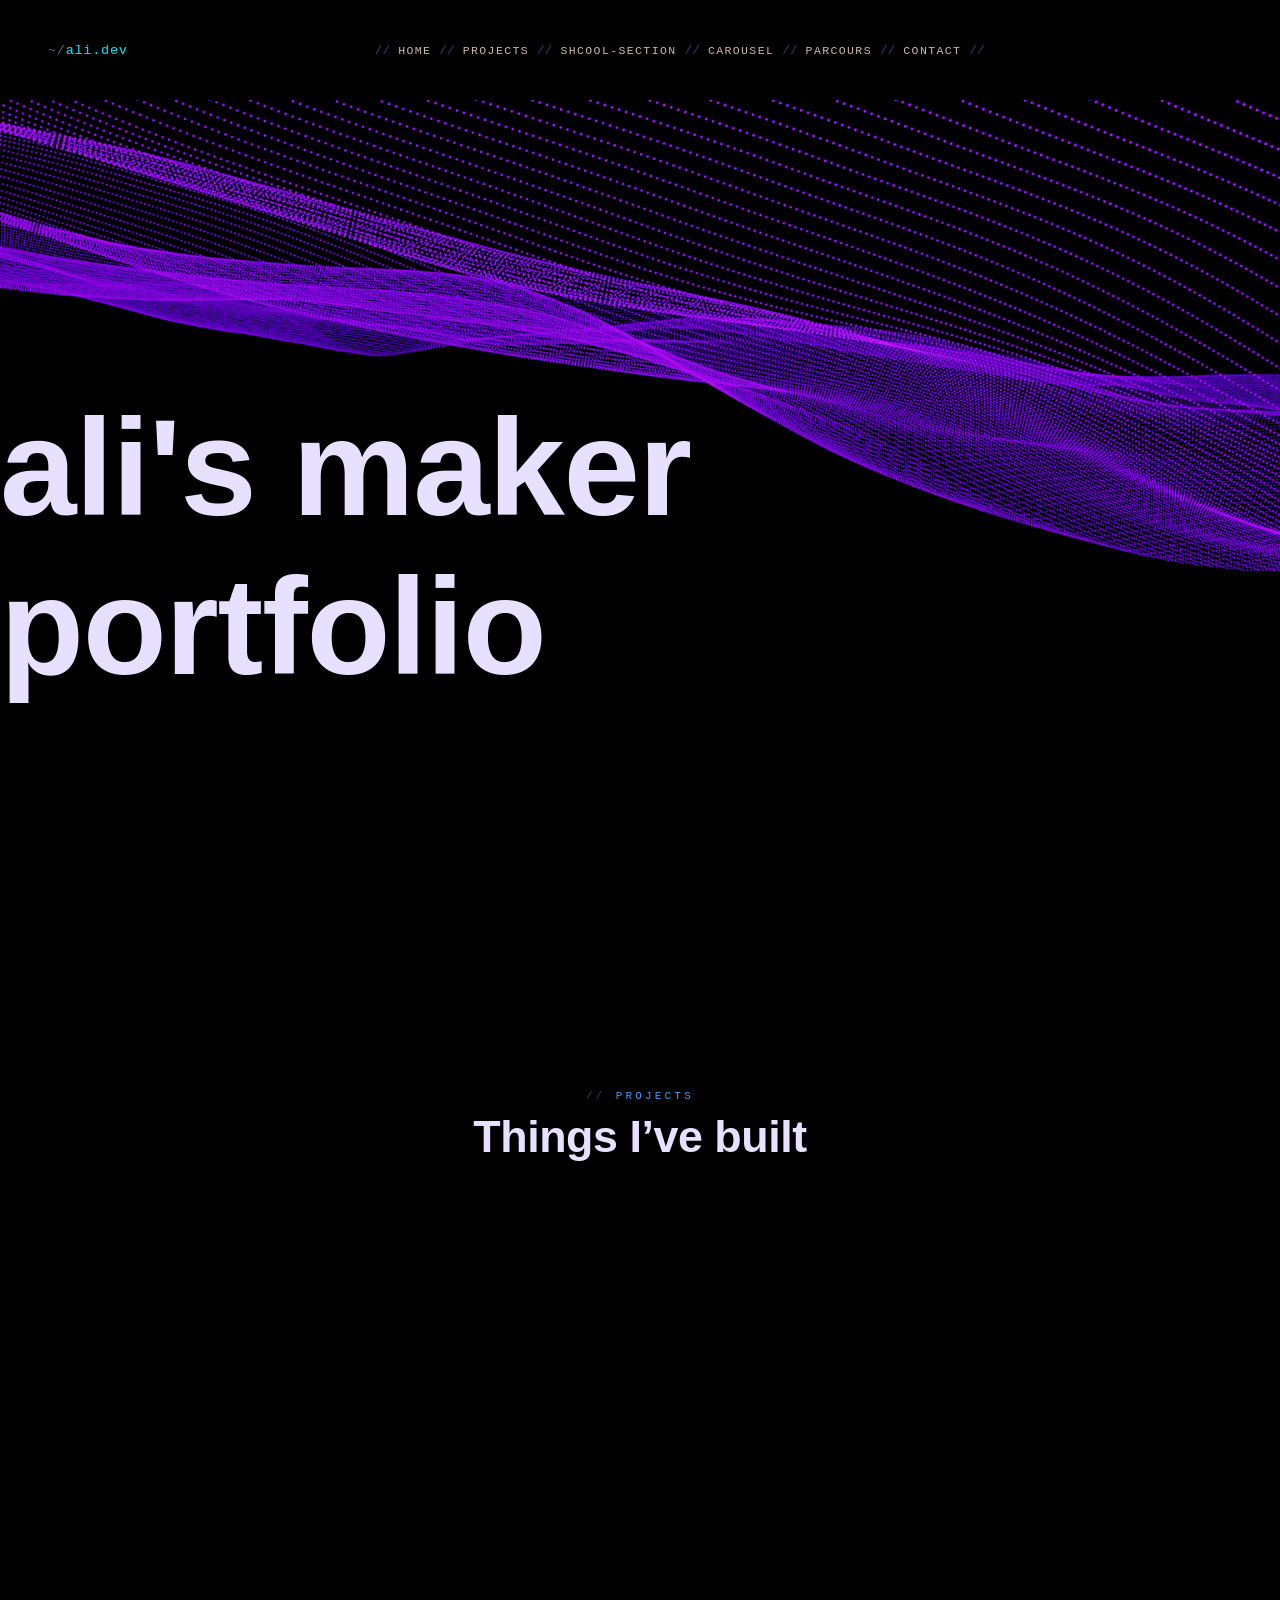
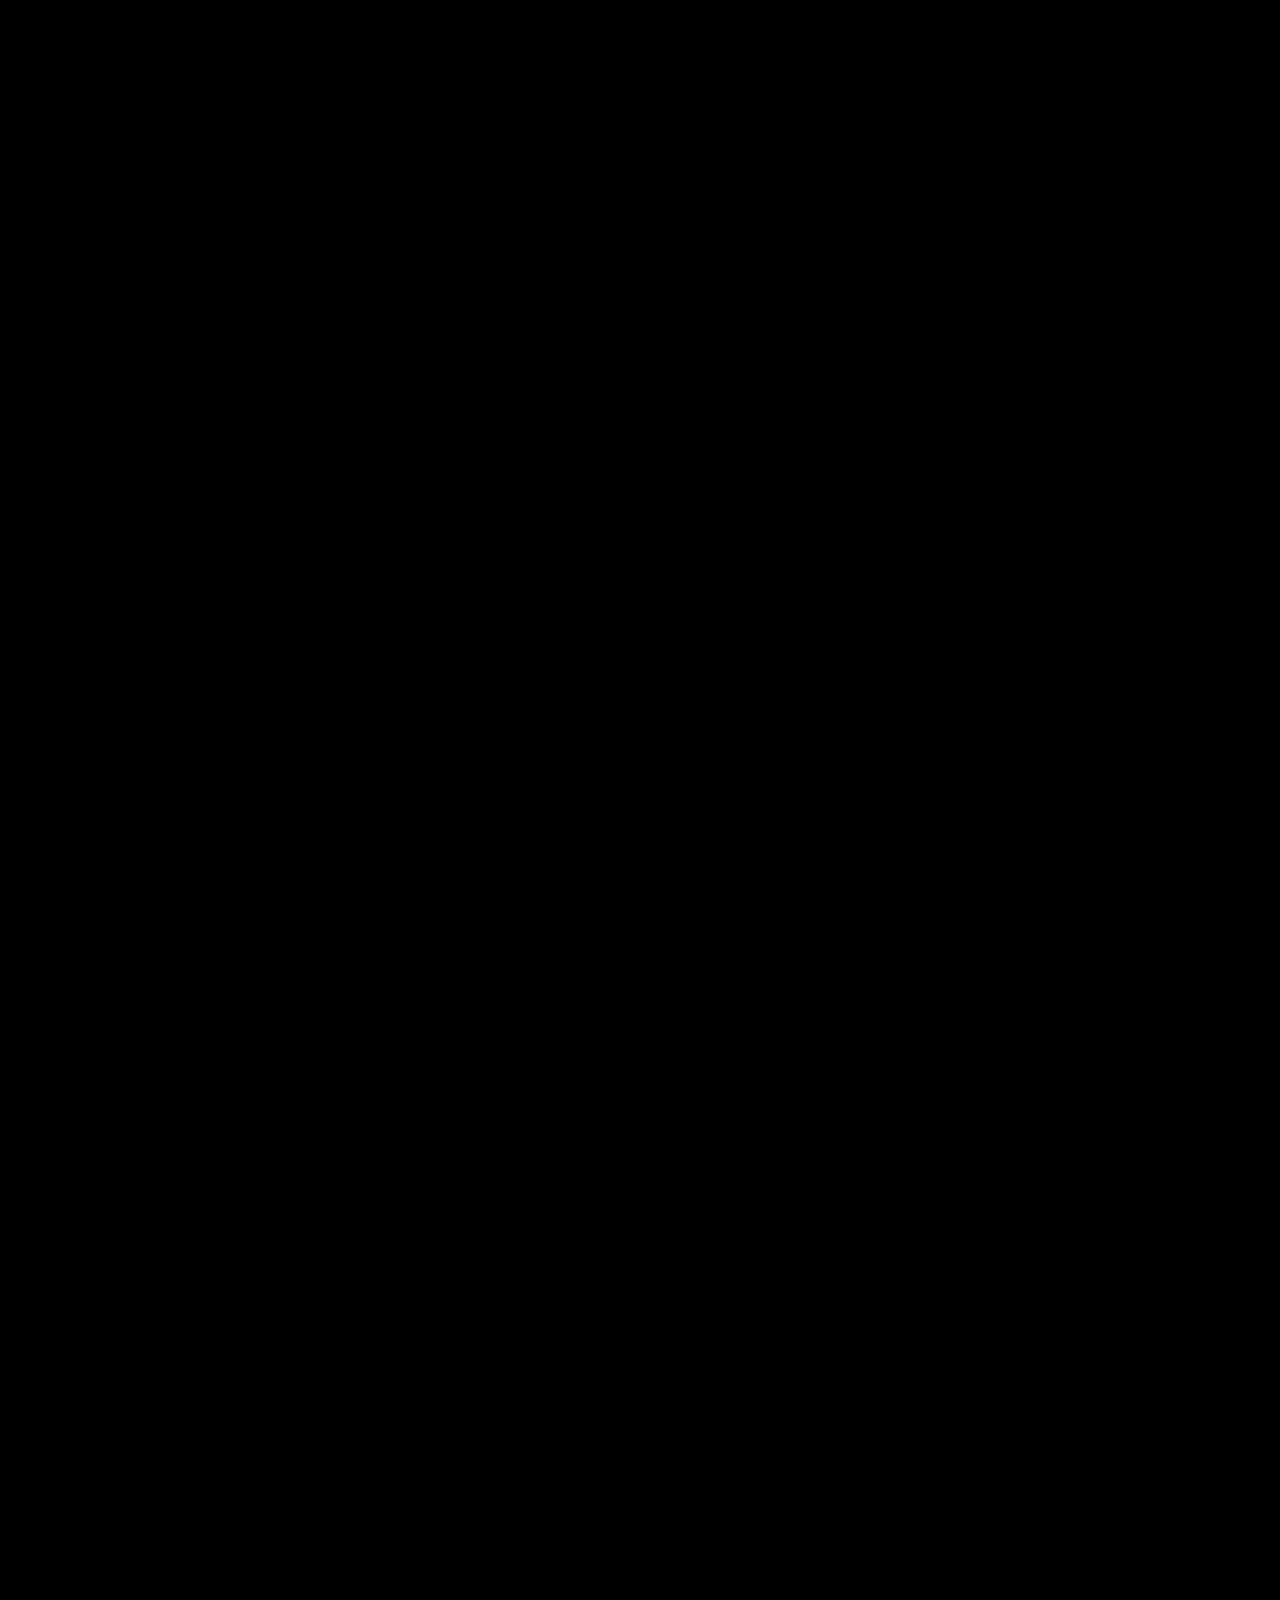
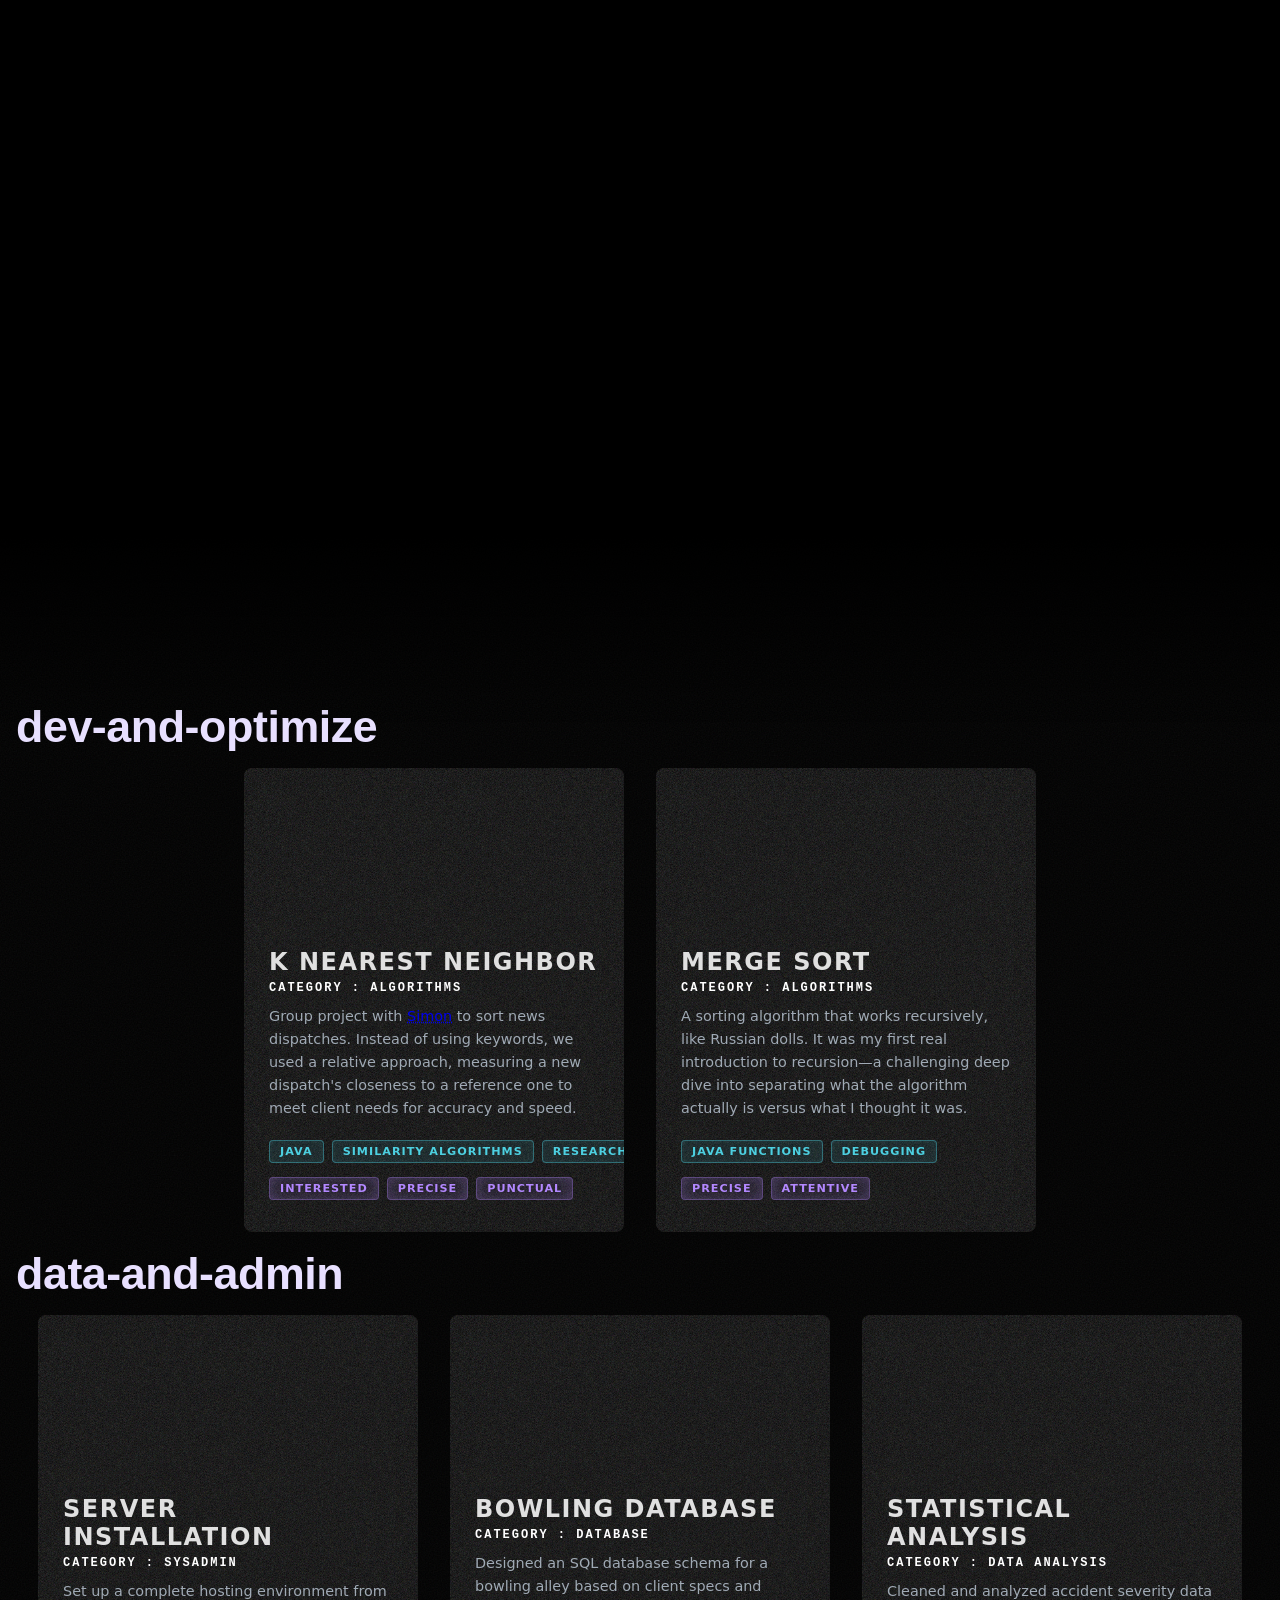
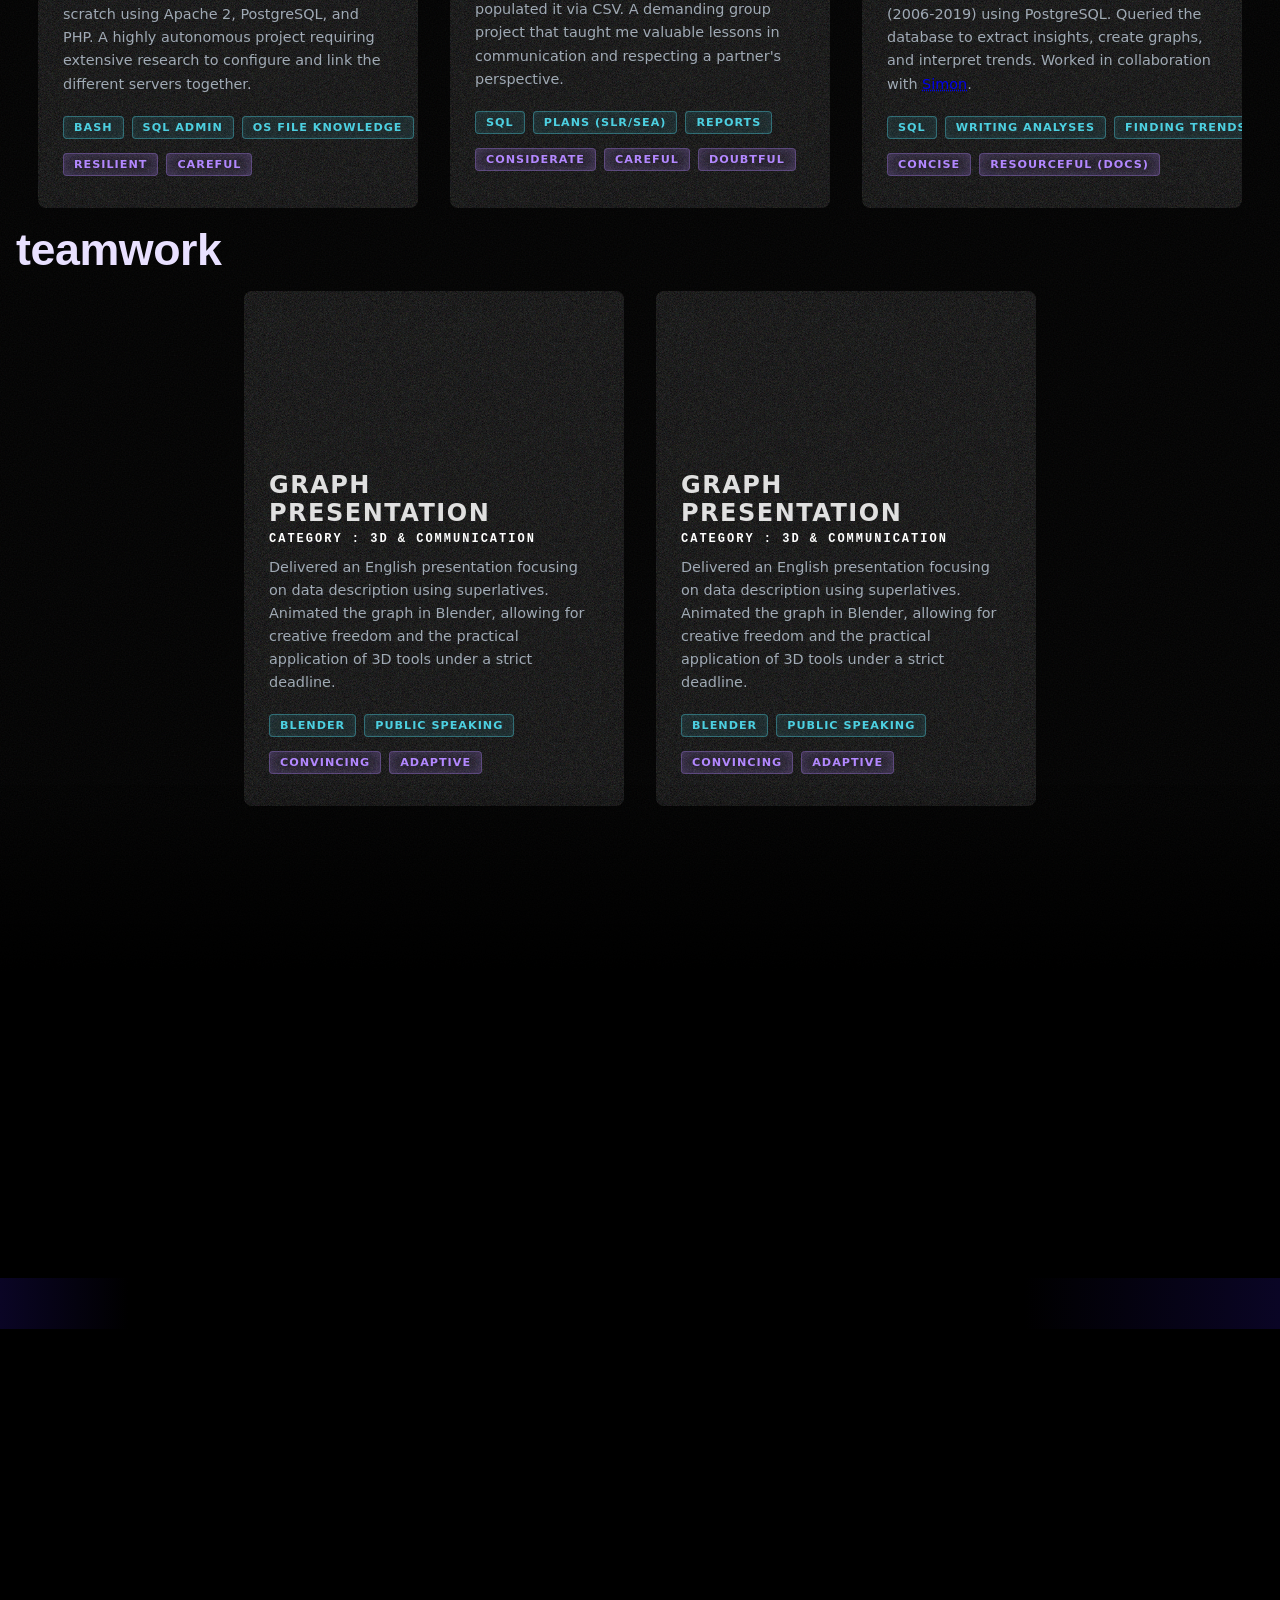
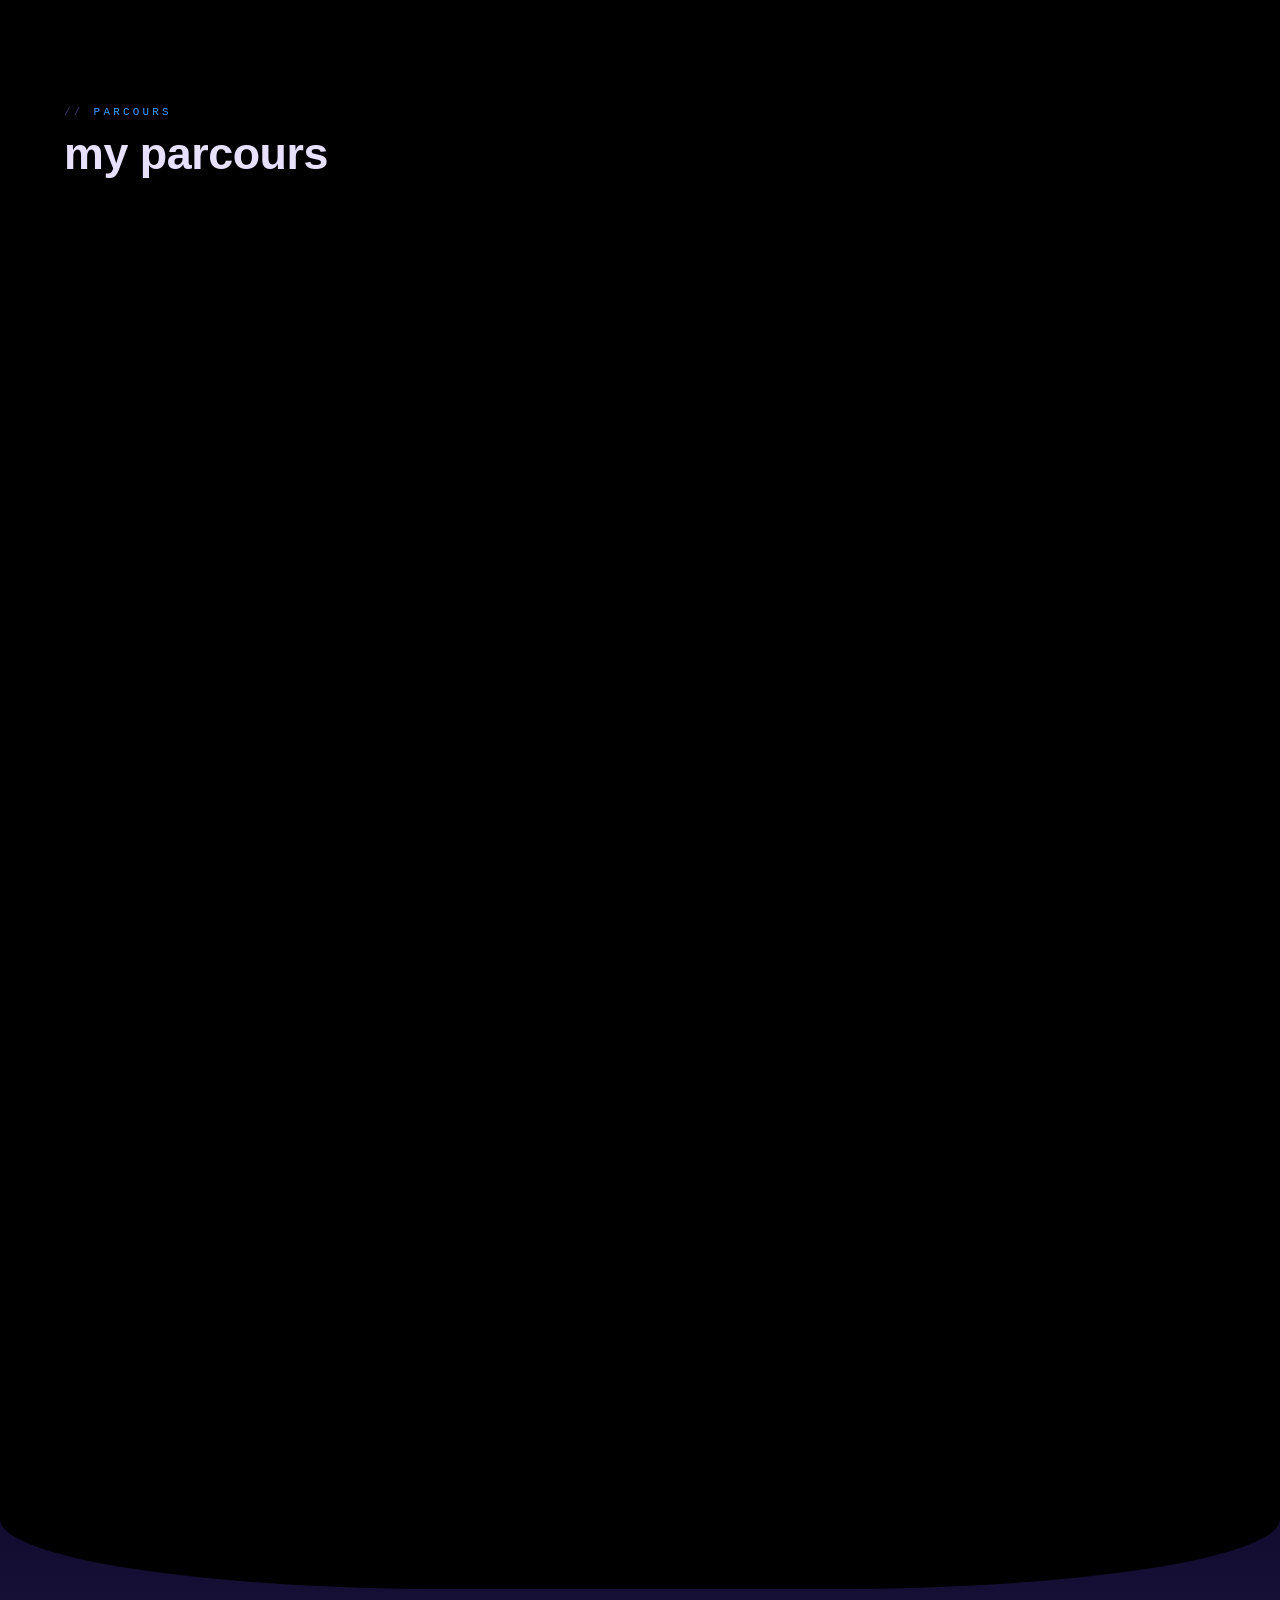
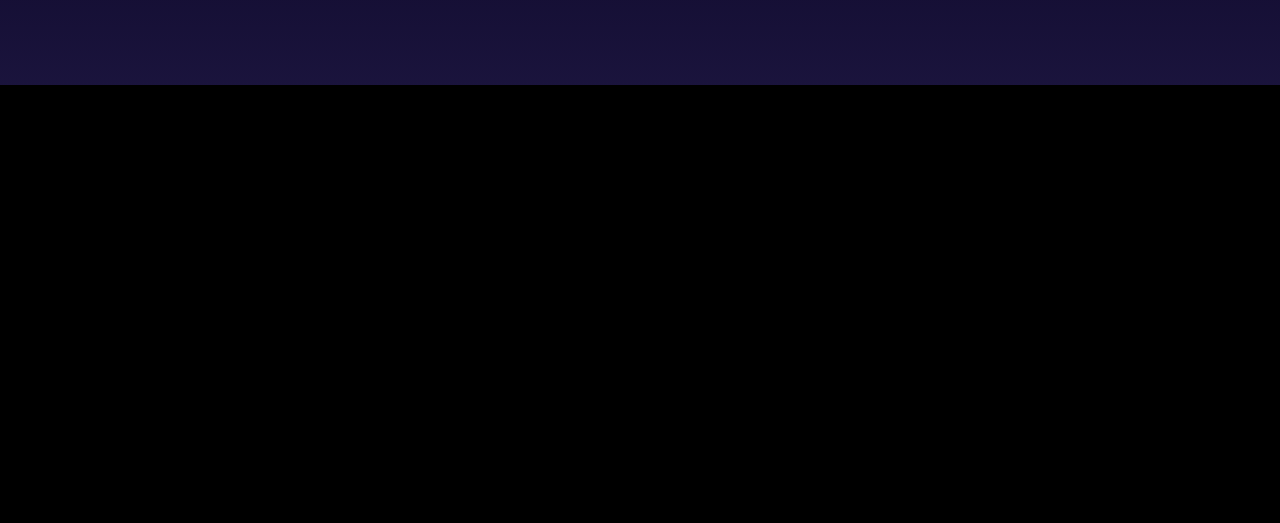
==== commit 47c999ba: "soted theimages" ====
--- a/index.html
+++ b/index.html
@@ -66,7 +66,7 @@
 
     <!-- Image de fond (URL + animation injectées par JS) -->
 
-    <img class="hero-image" src="assets/img/hero-bg.png">
+    <img class="hero-image" src="assets/img/my-3d/hero-bg.png">
     <h2 class="hero-text">ali's maker <br> portfolio</h2>
 
 
@@ -121,8 +121,8 @@
 
         <!-- Photo du projet — remplacer src par ta photo -->
         <div class="proj-photo">
-          <img class="bg-img" src="assets/img/tiny-renderer.png" alt="PCB OpenTherm" loading="lazy">
-           <img class="fg-img" src="assets/img/tiny-renderer.png" alt="PCB OpenTherm" loading="lazy">
+          <img class="bg-img" src="assets/img/special-proj/tiny-renderer.png" alt="PCB OpenTherm" loading="lazy">
+           <img class="fg-img" src="assets/img/special-proj//tiny-renderer.png" alt="PCB OpenTherm" loading="lazy">
           <div class="proj-photo-num">01 &middot; hardware</div>
         </div>
 
@@ -162,9 +162,9 @@
           <div class="project-row p-violet reveal">
         <div class="blur"></div>
         <div class="proj-photo">
-            <img class="bg-img" src="assets/img/documentation-soulserv.png" alt="" aria-hidden="true" loading="lazy">
+            <img class="bg-img" src="assets/img/special-proj/documentation-soulserv.png" alt="" aria-hidden="true" loading="lazy">
             
-            <img class="fg-img" src="assets/img/documentation-soulserv.png" alt="Technical documentation and web porting" loading="lazy">
+            <img class="fg-img" src="assets/img/special-proj/documentation-soulserv.png" alt="Technical documentation and web porting" loading="lazy">
             
             <div class="proj-photo-num">02 &middot; internship</div>
         </div>
@@ -212,8 +212,8 @@
         <div class="proj-photo">
           <a href="https://farah-ali-code.github.io/r4a10-tp-api-2026-battisni-farahal/">
 
-                      <img class="bg-img" src="assets/img/tp-api.png" alt="PCB OpenTherm" loading="lazy">
-           <img class="fg-img" src="assets/img/tp-api.png"  alt="PCB OpenTherm" loading="lazy">
+                      <img class="bg-img" src="assets/img/special-proj//tp-api.png" alt="PCB OpenTherm" loading="lazy">
+           <img class="fg-img" src="assets/img/special-proj/tp-api.png"  alt="PCB OpenTherm" loading="lazy">
           </a>
           <div class="proj-photo-num">03 &middot; web development</div>
         </div>
@@ -269,7 +269,7 @@
           <div class="noise detailed-grain"></div>
 
           <div class="project-image">
-            <img src="assets/img/graphe math.png" alt="">
+            <img src="assets/img/cards/graphe math.png" alt="">
           </div>
 
           <div class="card-content">
@@ -306,7 +306,7 @@
           <div class="noise detailed-grain"></div>
 
           <div class="project-image">
-            <img src="assets/img/tree search.png" alt="">
+            <img src="assets/img/cards/tree search.png" alt="">
           </div>
           <div class="card-content">
             <div class="text-content">
@@ -344,7 +344,7 @@
           <div class="noise detailed-grain"></div>
 
           <div class="project-image-long">
-            <img src="assets/img/server_install.png" alt="">
+            <img src="assets/img/cards/server_install.png" alt="">
           </div>
           <div class="card-content">
             <div class="text-content">
@@ -379,7 +379,7 @@
 
 
           <div class="project-image-long">
-            <img src="assets/img/bd shcéma.png" alt="">
+            <img src="assets/img/cards/bd shcéma.png" alt="">
           </div>
 
           <div class="card-content">
@@ -416,7 +416,7 @@
           <div class="noise detailed-grain"></div>
 
           <div class="project-image-long">
-            <img src="assets/img/sae sql.png" alt="">
+            <img src="assets/img/cards/sae sql.png" alt="">
           </div>
 
           <div class="card-content">
@@ -457,7 +457,7 @@
 
 
           <div class="project-image-long">
-            <img src="assets/img/blender-pres.png" alt="">
+            <img src="assets/img/cards/blender-pres.png" alt="">
           </div>
           <div class="card-content">
             <div class="text-content">
@@ -492,7 +492,7 @@
 
 
           <div class="project-image">
-            <img src="assets/img/zenior-logo.png" alt="">
+            <img src="assets/img/cards/zenior-logo.png" alt="">
           </div>
           <div class="card-content">
             <div class="text-content">
@@ -542,7 +542,7 @@
         <div class="galery-element" data-index="0">
           <!-- Remplacer src par ta propre photo -->
           <a href="https://www.youtube.com/watch?v=rGNUHigqUBM">
-            <img src="assets/img/trompette.jpg" alt="">
+            <img src="assets/img/gallery/trompette.jpg" alt="">
           </a>
           <div class="panel-caption">
             <div class="panel-title">AngeTheGreat
@@ -553,7 +553,7 @@
 
         <div class="galery-element" data-index="1">
           <a href="https://www.youtube.com/watch?v=yPfagLeUa7k">
-            <img src="assets/img/ocean-arceola.jpg" alt="">
+            <img src="assets/img/gallery/ocean-arceola.jpg" alt="">
           </a>
           <div class="panel-caption">
             <div class="panel-title">Acerola
@@ -564,7 +564,7 @@
 
         <div class="galery-element" data-index="2">
           <a href="https://www.youtube.com/watch?v=Qz0KTGYJtUk&amp;t=4s">
-            <img src="assets/img/ray-tracing-coding adventure.jpg" alt="">
+            <img src="assets/img/gallery/ray-tracing-coding adventure.jpg" alt="">
           </a>
           <div class="panel-caption">
             <div class="panel-title">
@@ -576,7 +576,7 @@
   
         <div class="galery-element" data-index="3">
           <a href="https://www.youtube.com/watch?v=8wOUe32Pt-E">
-            <img src="assets/img/dithering-acerola.jpg" alt="">
+            <img src="assets/img/gallery/dithering-acerola.jpg" alt="">
           </a>
           <div class="panel-caption">
             <div class="panel-title">Acerola</div>
@@ -585,7 +585,7 @@
 
         <div class="galery-element" data-index="3">
           <a href="https://www.youtube.com/watch?v=r6sGWTCMz2k">
-            <img src="assets/img/fourrier-3bleu-1brwone.jpg">
+            <img src="assets/img/gallery/fourrier-3bleu-1brwone.jpg">
           </a>
           <div class="panel-caption">
             <div class="panel-title">3Blue1Brown</div>
--- a/style.css
+++ b/style.css
@@ -279,7 +279,7 @@
   z-index: 2; 
   color: white;
   
-    font-size: calc(5rem + 5vw );
+    font-size: calc(3rem + 7vw );
   margin: 0;
   text-shadow: 0px 4px 15px rgba(0, 0, 0, 0.8); 
 
@@ -394,6 +394,7 @@
    à l'écran pendant qu'on scrolle. JS lit la
    progression du scroll et déplace la track.
    ───────────────────────────────────────────── */
+
 #gallery {
   padding: 6rem 0;
 }
@@ -417,7 +418,7 @@
      on peut rester sur 30vw ou 40vw selon l'effet voulu */
   width: 40vw;
   flex-shrink: 0;
-  height: 50vh;
+  height: auto ;
   /* Définit une hauteur fixe ou auto selon tes images */
   margin: 0 10px;
   /* Petit espace entre les photos */
@@ -427,9 +428,10 @@
 
 .galery-element img {
   width: 90%;
-  height: 90%;
+  height: auto;
   /* Remis à 100% pour remplir le cadre */
-  object-fit: cover;
+  padding-bottom :10%;
+  object-fit: scale-down;
   display: block;
 }
 
@@ -479,7 +481,7 @@
   bottom: 0;
   left: 0;
   right: 0;
-  background: linear-gradient(to top, rgba(5, 1, 18, .92) 0%, transparent 100%);
+  background: transparent;
   z-index: 2;
   transform: translateY(12px);
 
@@ -529,6 +531,72 @@
   line-height: 1.8;
 }
 
+/* ==========================================================================
+   RESPONSIVE : APPAREILS TACTILES (Sans souris)
+   ========================================================================== */
+/* 1. TABLETTES (Écrans de moins de 1024px) */
+@media (max-width: 1024px) {
+  .galery-element {
+    /* L'image prend 60% de l'écran (on en voit environ 1.5 à la fois) */
+    width: 60vw; 
+  }
+}
+
+/* 2. SMARTPHONES (Écrans de moins de 768px) */
+@media (max-width: 768px) {
+  .galery-element {
+    /* L'image prend presque tout l'écran, parfait pour le mobile */
+    width: 85vw; 
+    /* On réduit légèrement l'espacement entre les images pour les petits écrans */
+    margin: 0 8px; 
+  }
+
+  /* On en profite pour réduire les marges du titre qui prennent trop de place sur mobile */
+  .gallery-header {
+    padding: 0 1.5rem;
+    margin-bottom: 1.5rem;
+  }
+  
+  /* On ajuste un peu la taille du texte du sous-titre si besoin */
+  .panel-title {
+    font-size: 1rem;
+  }
+}
+
+@media (hover: none), (pointer: coarse) {
+  /* 5. Afficher les auteurs en permanence sur mobile (car pas de survol) */
+  .panel-caption {
+    opacity: 1 !important;
+    transform: translateY(0) !important;
+    
+    /* On annule le top: 90% et le height: 20% qui écrasent le texte sur mobile */
+    top: auto;
+    bottom: 0;
+    height: auto;
+    
+    /* On ajoute un peu d'espace interne pour que le texte respire */
+    padding: 30px 15px 15px 15px; 
+  }
+
+  /* 6. On s'assure que l'image laisse assez de place en bas */
+  .galery-element img {
+    padding-bottom: 60px; /* On remplace les 10% par une valeur fixe plus sûre */
+  }
+
+  .gallery-scroll {
+    display:none;
+  }
+
+/* 2. LE PARENT (La fenêtre de tir) */
+  .gallery-wrapper {
+    width: 100%; /* Bloqué à la largeur de l'écran */
+    overflow-x: auto ; /* C'est LUI qui gère le scroll horizontal */
+      scrollbar-width: none; /* Masque la barre de défilement (Firefox) */
+    scroll-snap-type: x mandatory; /* Effet magnétique */
+    -webkit-overflow-scrolling: touch; /* Fluidité sur iOS */
+  }
+
+}
 
 /* ─────────────────────────────────────────────
    7. PROJECTS
@@ -847,7 +915,7 @@
    et un contenu texte à droite.
    ───────────────────────────────────────────── */
 #process {
-  padding: 6rem 3rem;
+  padding: 15vw 5vw;
 }
 
 .timeline {
@@ -872,8 +940,8 @@
 /* Item = grille 2 col (point | texte) */
 .tl-item {
   display: grid;
-  grid-template-columns: 30px 1fr;
-  gap: 0 2rem;
+  grid-template-columns: 5vw 1fr;
+  gap: 0 0.5vw;
   padding-bottom: 2.8rem;
 }
 
@@ -930,6 +998,22 @@
   color: var(--text-sub);
 }
 
+@media (max-width: 800px) {
+  .timeline {
+  display: flex;
+  flex-direction: column;
+  max-width: 100%;
+  margin-left: 6%;
+  position: relative;
+}
+
+.tl-desc {
+  font-size: .5srem;
+  line-height: 1.85;
+  color: var(--text-sub);
+}
+
+}
 
 /*─────────────────────────────────────────────
 card and background
@@ -964,7 +1048,7 @@
 .bg {
   position: relative;
   width: 100%;
-  padding: 6rem 1rem;
+  padding: 0 1rem;
   display: flex;
   align-items: center;
   justify-content: center;
@@ -994,7 +1078,7 @@
   position: absolute;
   left: 0;
   right: 0;
-  height: 15%;
+  height: 10%;
   pointer-events: none;
   z-index: 2;
 }
@@ -1162,7 +1246,8 @@
 /* --- Disposition des Tags en Lignes --- */
 .tags-layout {
   display: flex;
-  flex-direction: column;
+  flex-direction: row;
+  flex-wrap:wrap;
   gap: 12px;
 }
 
@@ -1204,9 +1289,11 @@
   text-transform: uppercase;
   white-space: nowrap;
   font-family: system-ui, sans-serif;
+  width: fit-content;
 }
 
 .tag-tech {
+  
   /* Un cyan plus doux, tournant légèrement vers l'eau (Teal) */
   background: rgba(77, 208, 225, 0.1);
   color: #4dd0e1;
@@ -1221,6 +1308,25 @@
   border: 1px solid rgba(179, 136, 255, 0.4); /* Opacité réduite à 0.4 */
   box-shadow: inset 0 0 15px rgba(179, 136, 255, 0.3); /* Ombre corrigée avec la bonne couleur */
 }
+@media (max-width: 768px) {
+
+.tags-row {
+  display: flex;
+  flex-direction: column;
+  align-items: center;
+  gap: 10px;
+}
+.tags-list {
+    display: flex;
+    flex-direction: column;
+    flex-wrap: nowrap;
+    gap: 8px;
+    overflow-x: auto;
+      scrollbar-width: none; /* Masque la barre de défilement (Firefox) */
+    padding-bottom: 2px;
+}
+
+}
 
 /* ─────────────────────────────────────────────
    10. FOOTER
@@ -1242,45 +1348,53 @@
   border-bottom-left-radius: 35%;
   border-bottom-right-radius: 35%;
 }
-
-#reseaux>div {
+/* Le conteneur principal des réseaux */
+#reseaux > div {
   display: flex;
   flex-wrap: wrap;
+  justify-content: space-evenly;
+  align-items: center; /* Centre les icônes verticalement */
+  gap: 3rem; /* Remplace les margin gauche/droite et gère l'espacement proprement */
+  width: 100%;
+  padding: 3rem 1rem;
+  /* J'ai retiré min-height et max-height pour laisser le footer respirer naturellement */
+}
+
+/* Les conteneurs d'icônes */
+.reseau {
+  /* clamp(min, idéal, max) permet à l'icône de grandir de façon contrôlée */
+  width: clamp(50px, 8vw, 80px); 
+  display: flex;
   justify-content: center;
-  justify-content: space-evenly;
-  width: 95%;
-  padding: 2rem;
-  min-height: 300px;
+  align-items: center;
+}
+/* Le lien englobant */
+.reseau > a {
+  display: block;
+  width: 100%;
+  height: auto;
+  transition: transform 0.2s ease-in-out; /* Prépare une animation fluide */
+}
+
+/* L'image elle-même */
+.reseau img {
+  width: 100%;
+  height: auto;
+  object-fit: contain; /* Sécurité absolue : force le maintien du ratio original */
+  display: block; /* Supprime l'espace fantôme sous les images */
+  filter: invert(100%); /* Ton filtre actuel pour les passer en blanc */
+}
+
+/* Petit bonus : un effet de survol pour faire réagir les icônes */
+.reseau > a:hover {
+  transform: translateY(-5px) scale(1.1);
 }
 
 #reseaux>div>div {
   width: 10%;
 }
 
-.reseau {
-  width: 10%;
-  height: auto;
-  margin-left: 2%;
-  margin-right: 2%;
-  display: flex;
-  align-items: center;
-  text-align: center;
-}
-
-.reseau>a {
-  height: auto;
-  margin-left: 2%;
-  margin-right: 2%;
-  display: flex;
-  align-items: center;
-  text-align: center;
-}
-
-.reseau img {
-  width: 100%;
-  height: auto;
-  margin-bottom: 0.5rem;
-}
+
 
 .reseau p {
   margin: 0;
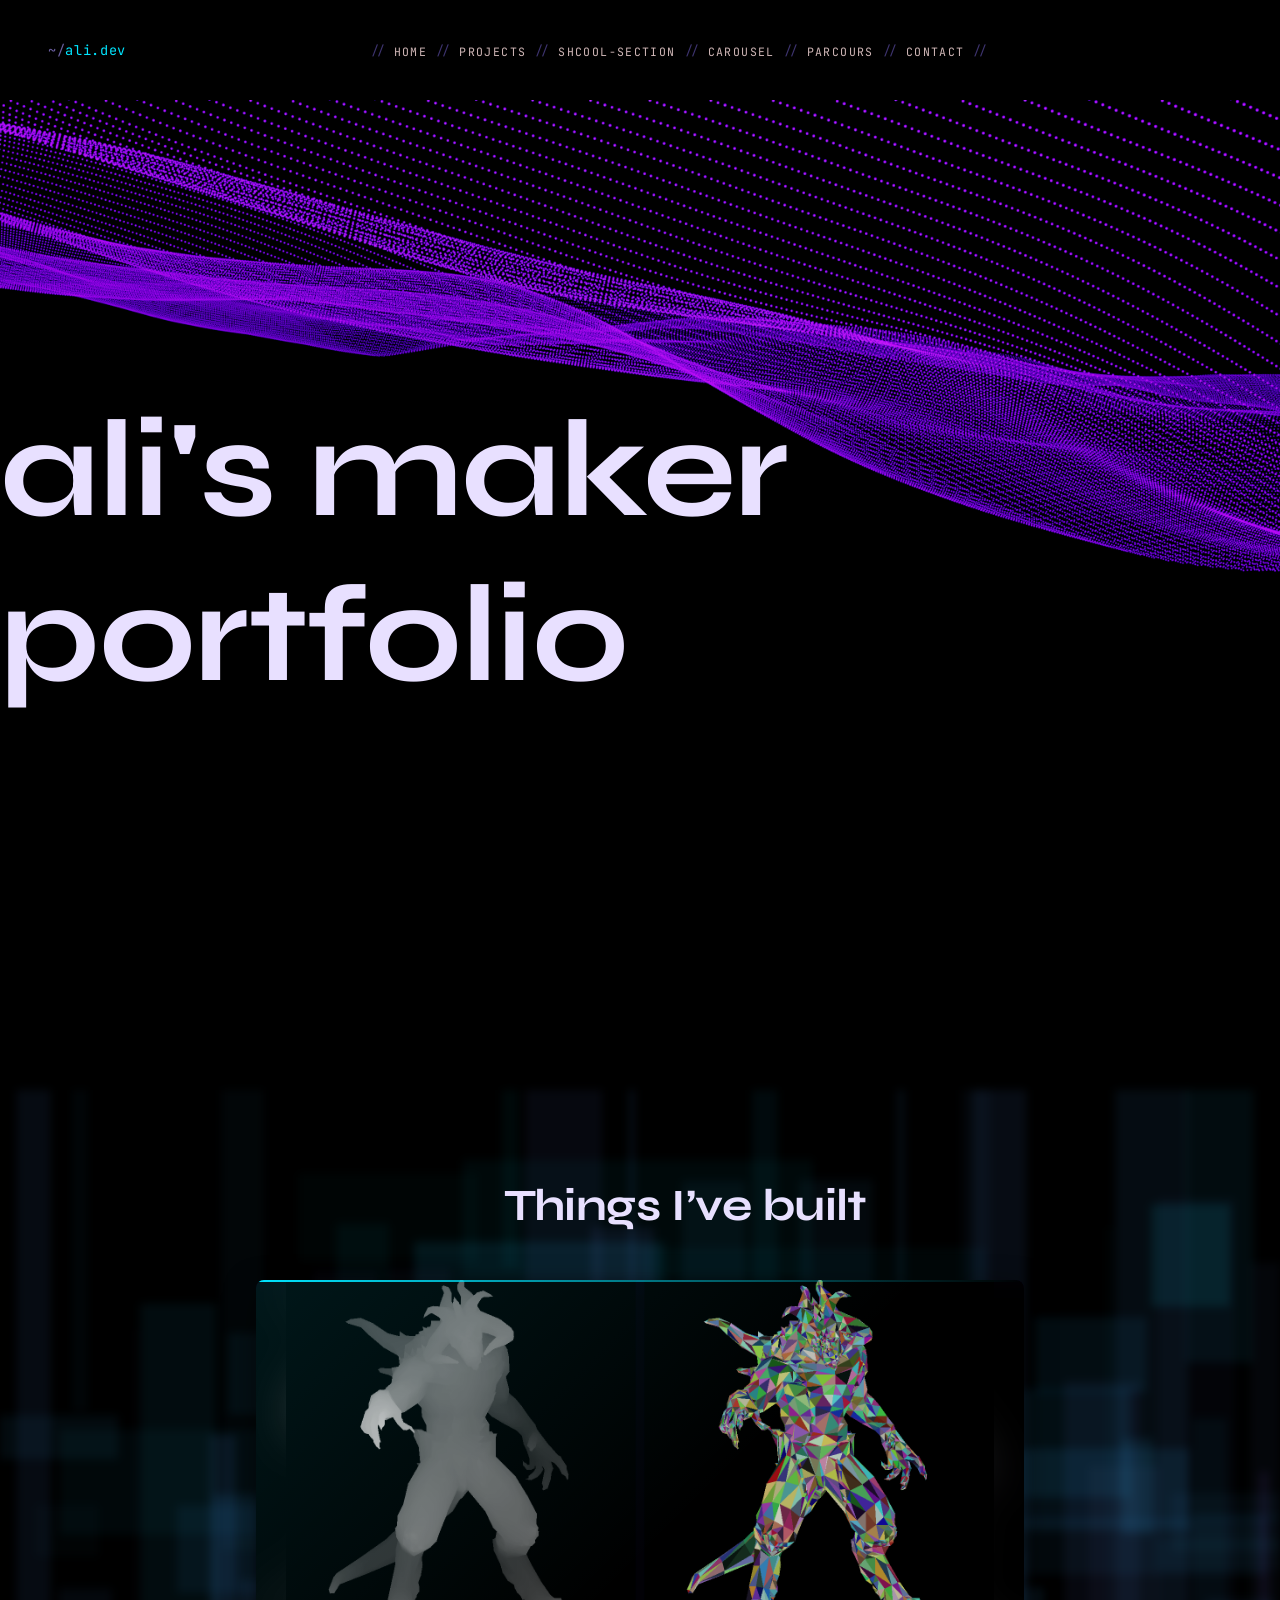
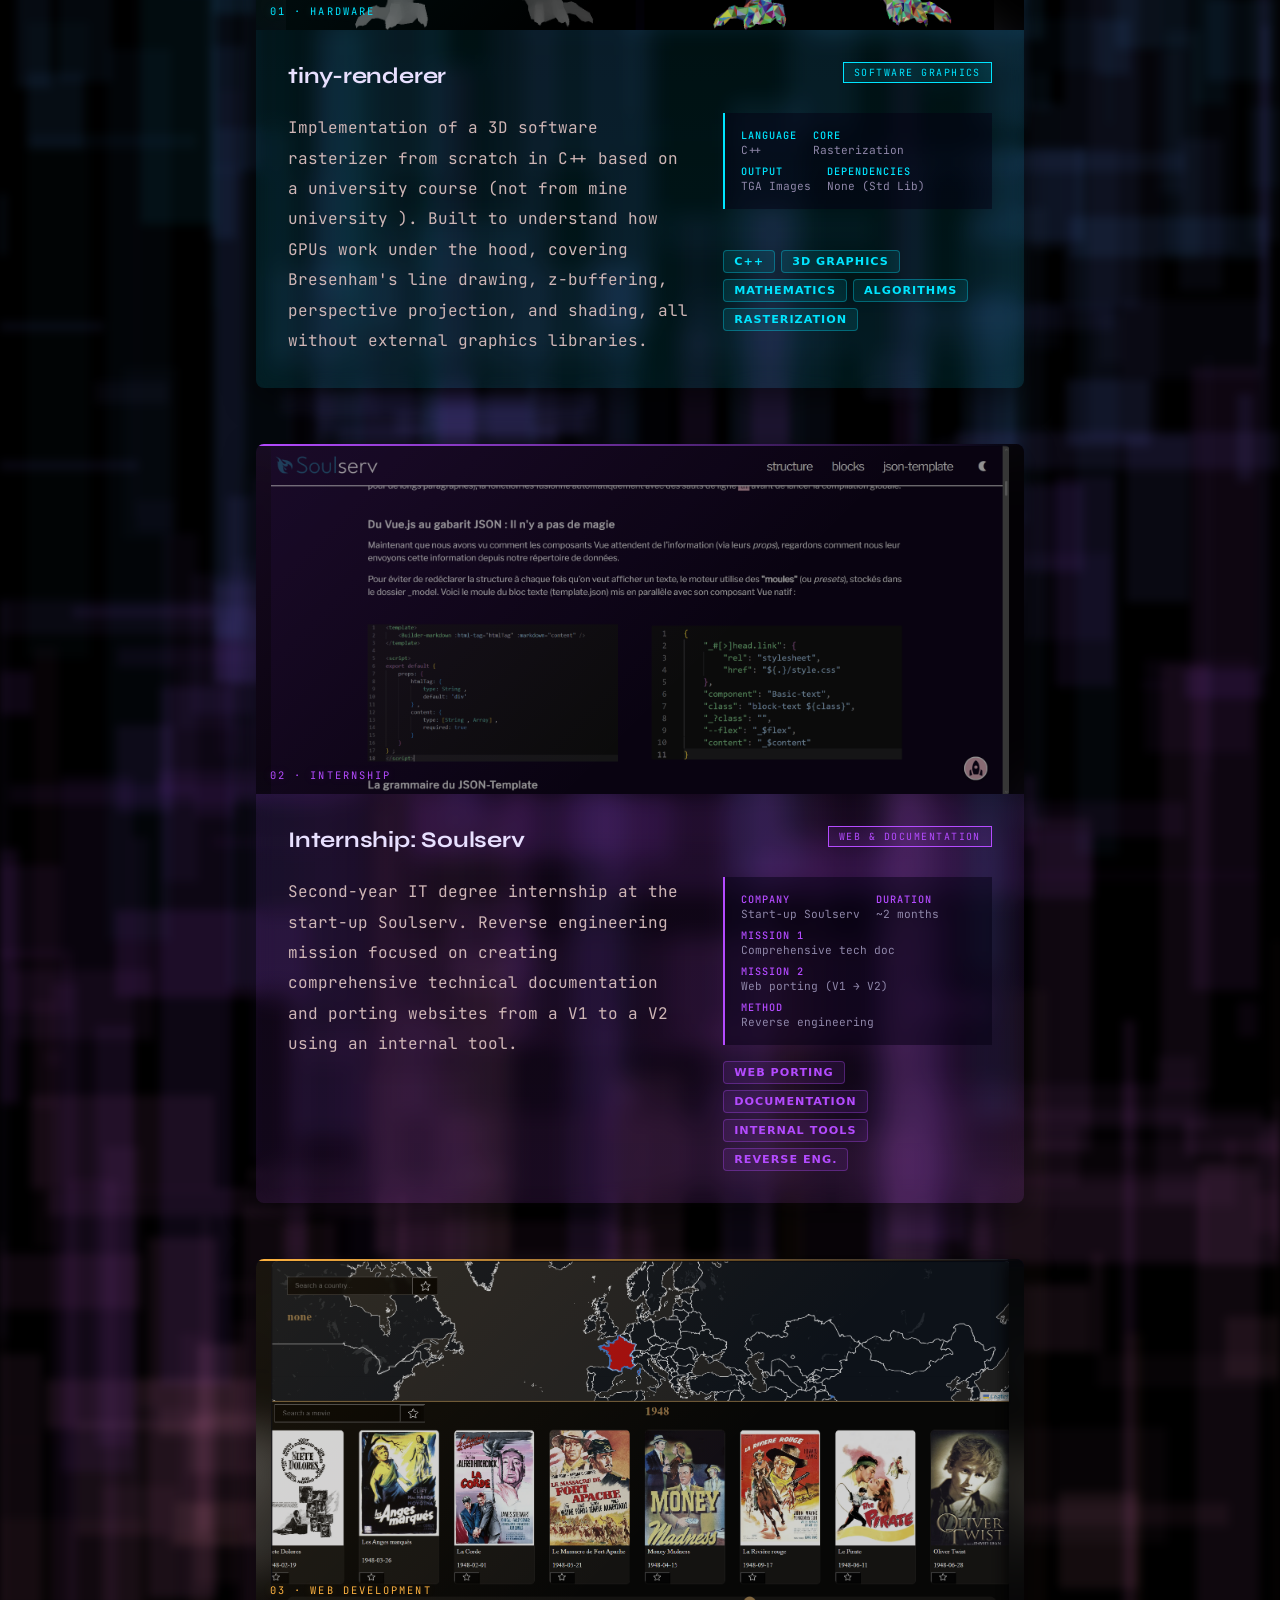
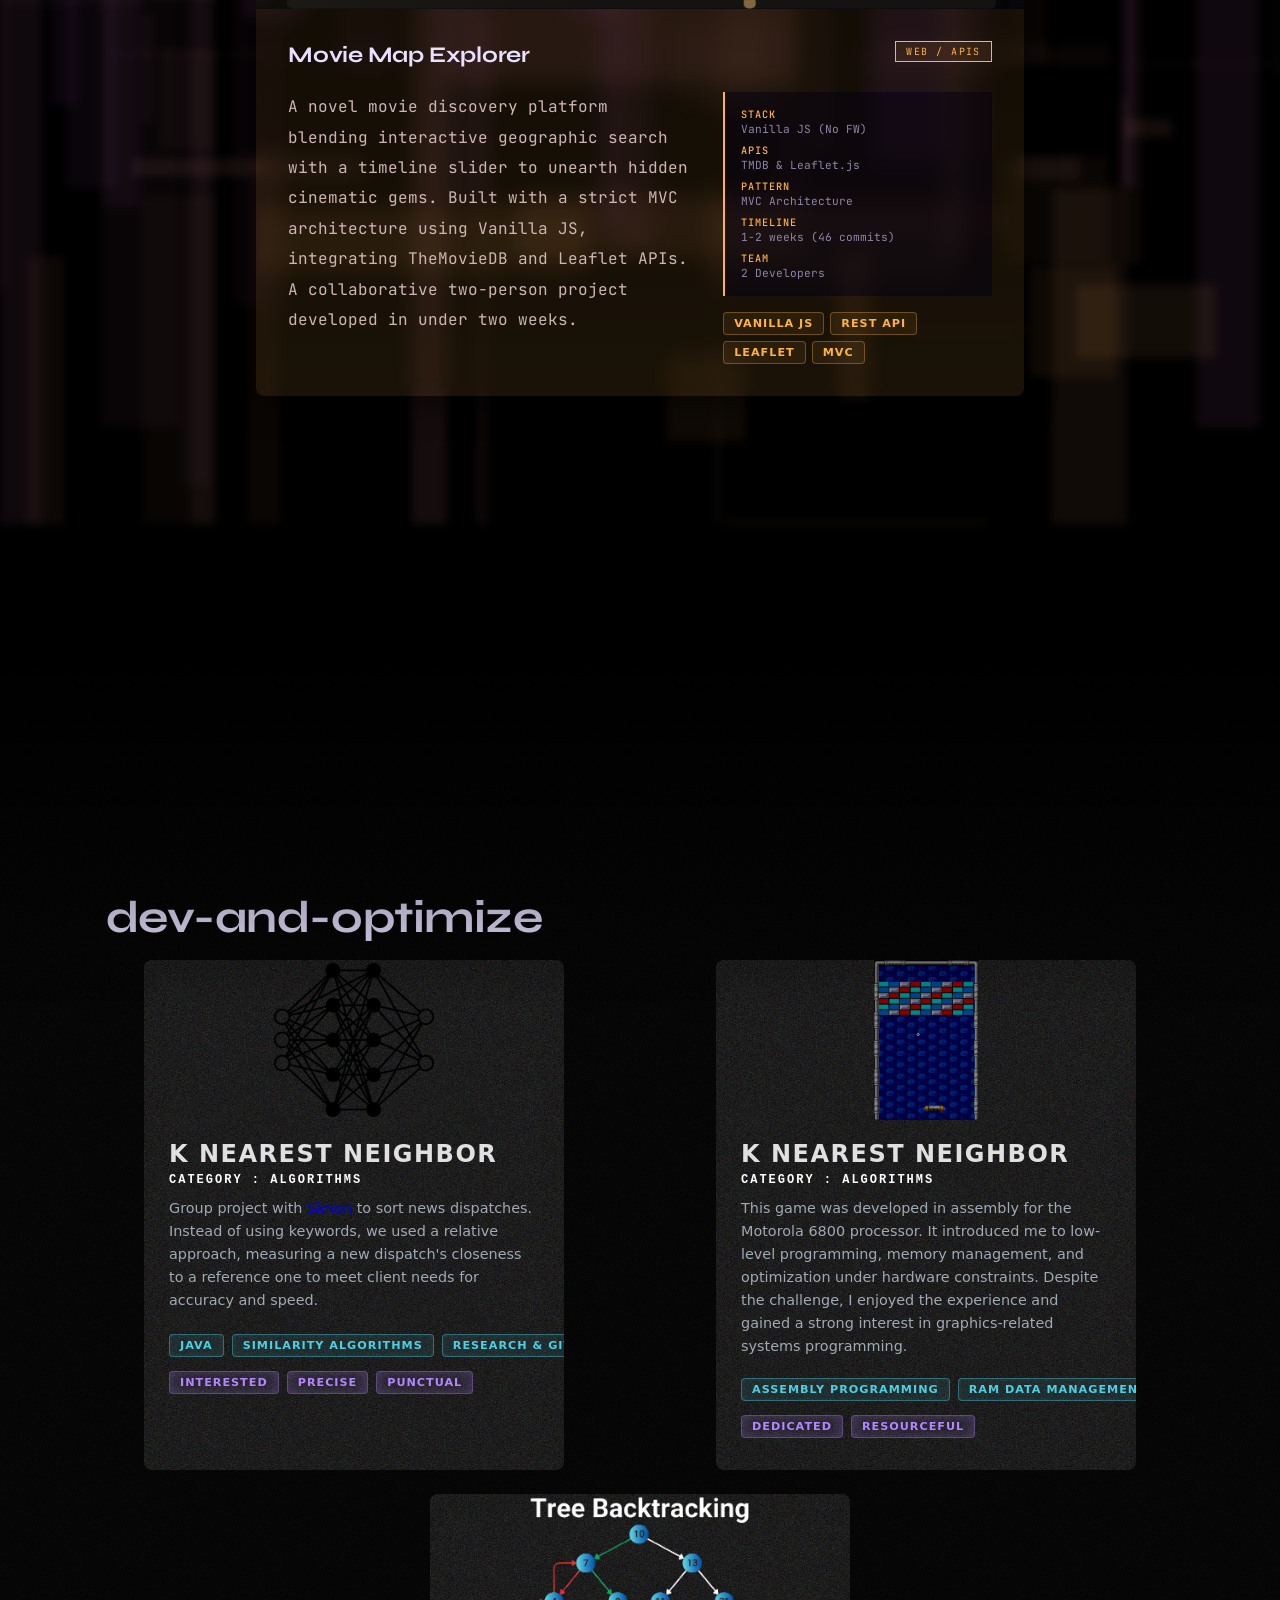
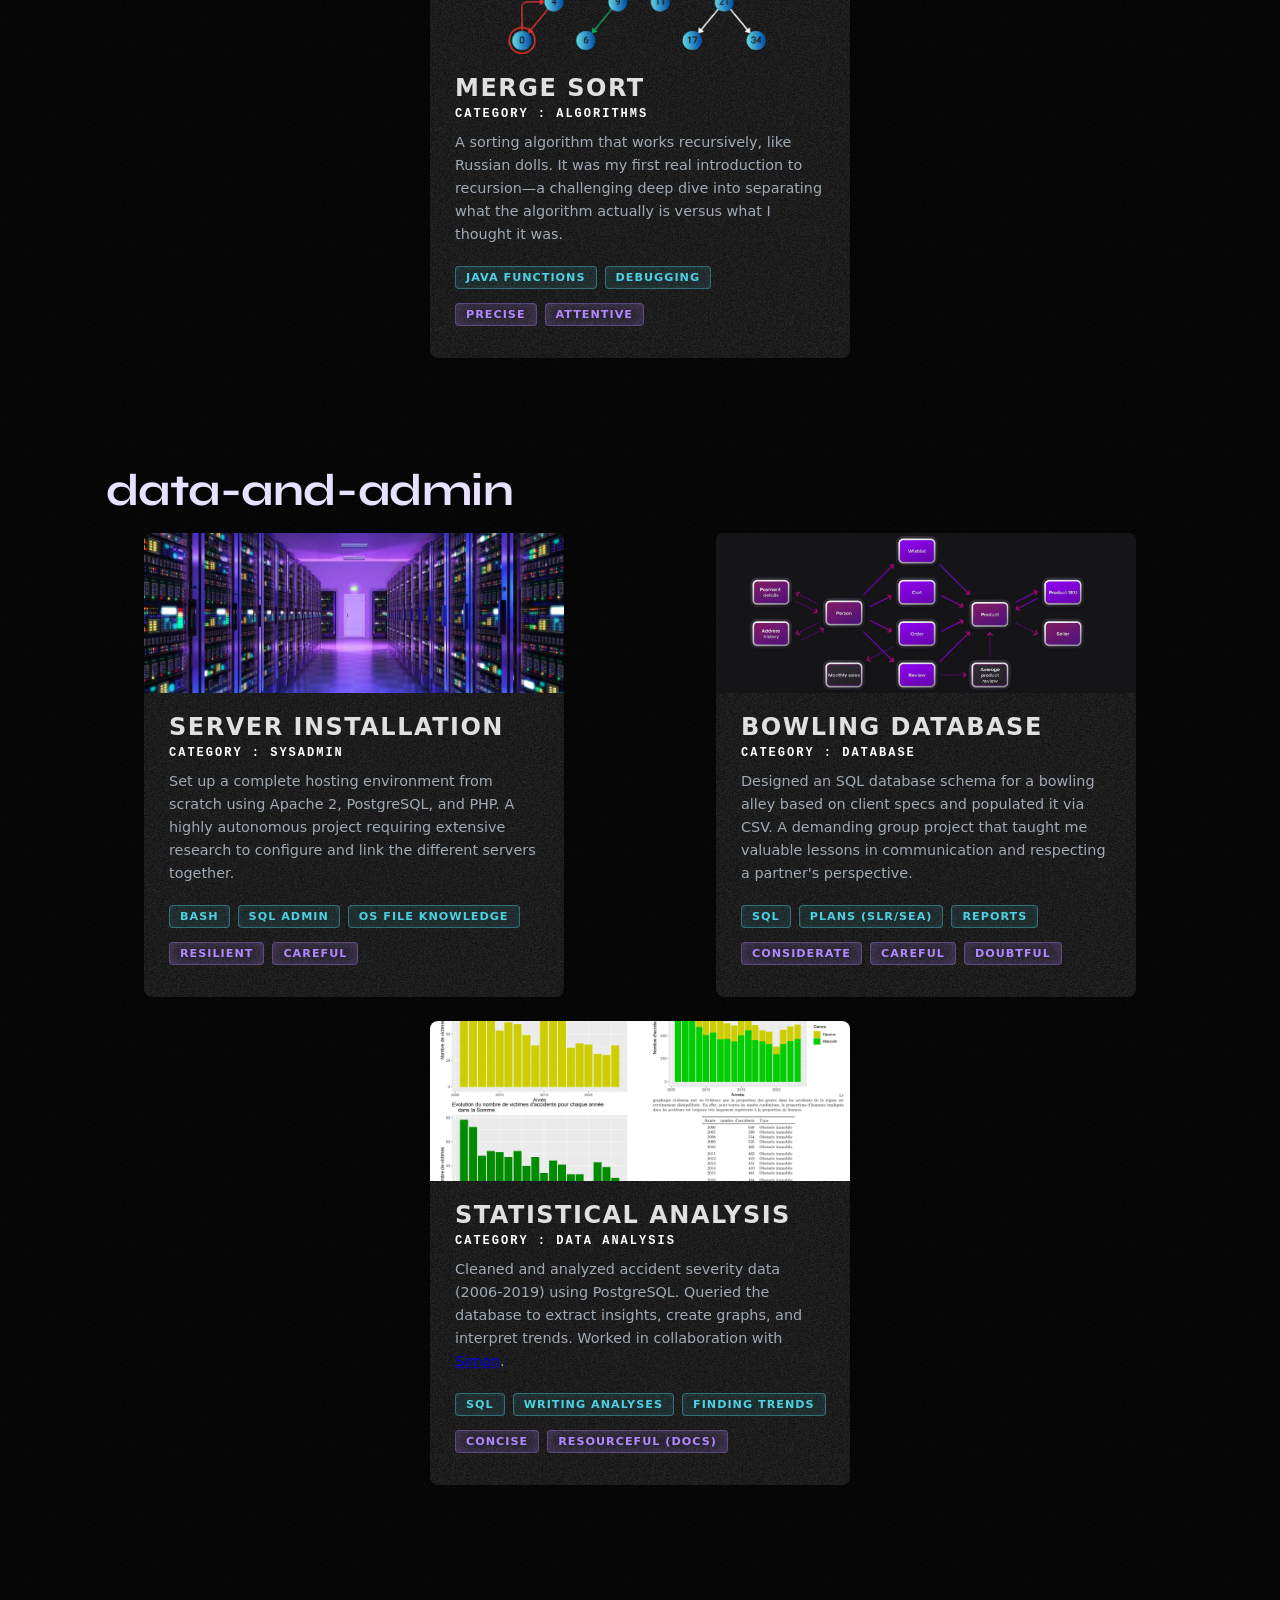
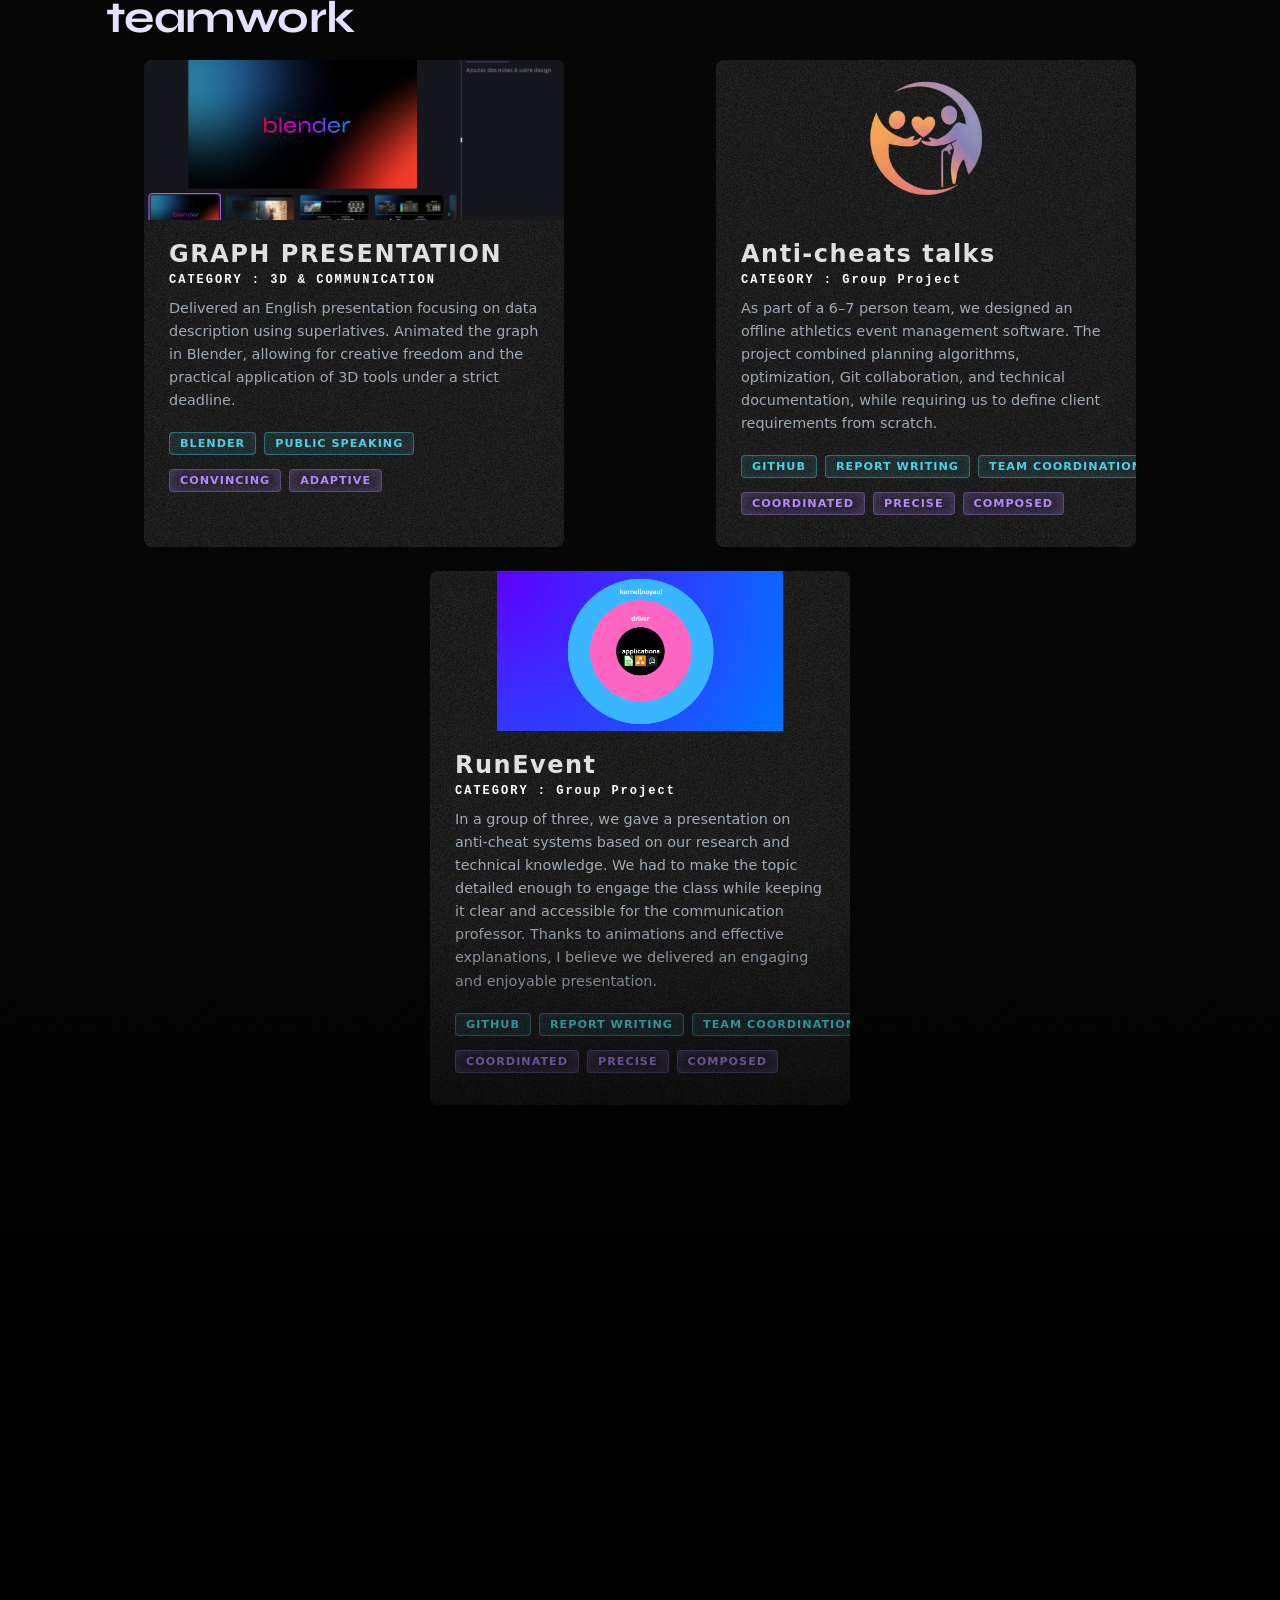
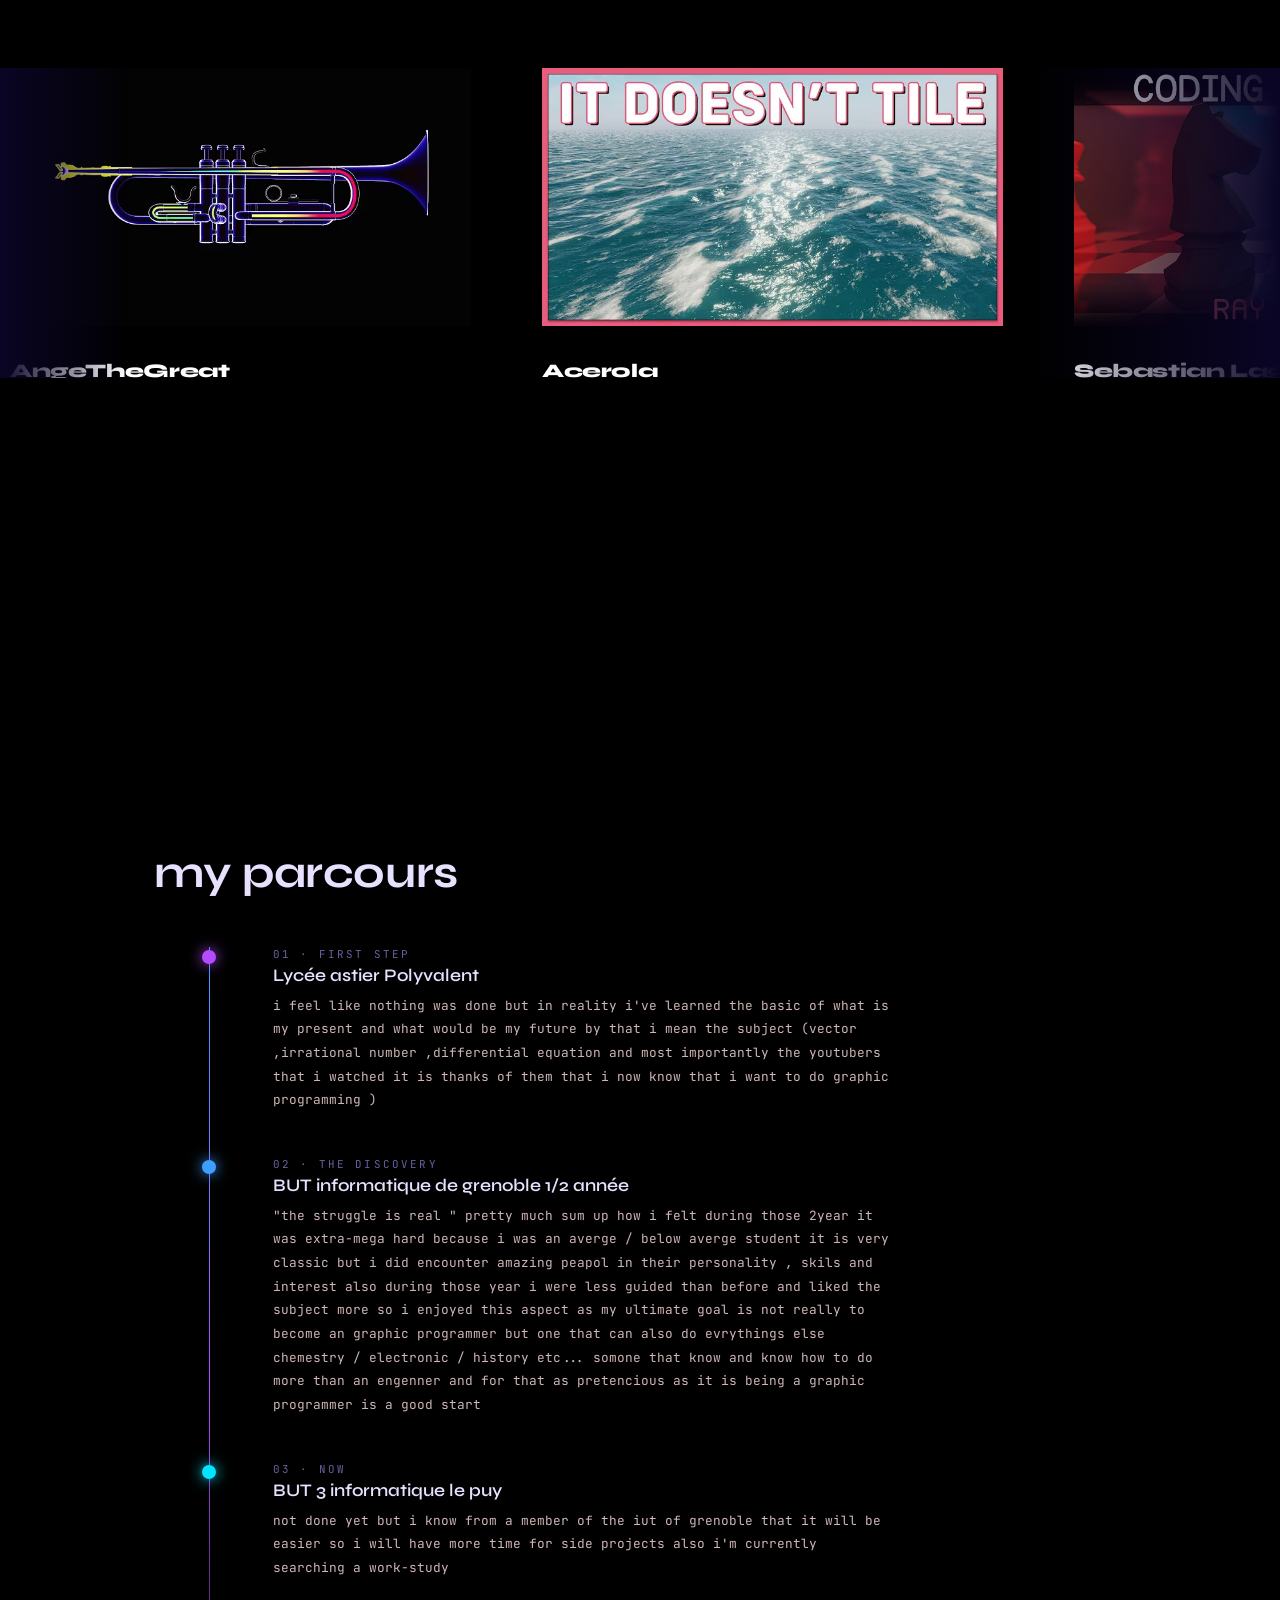
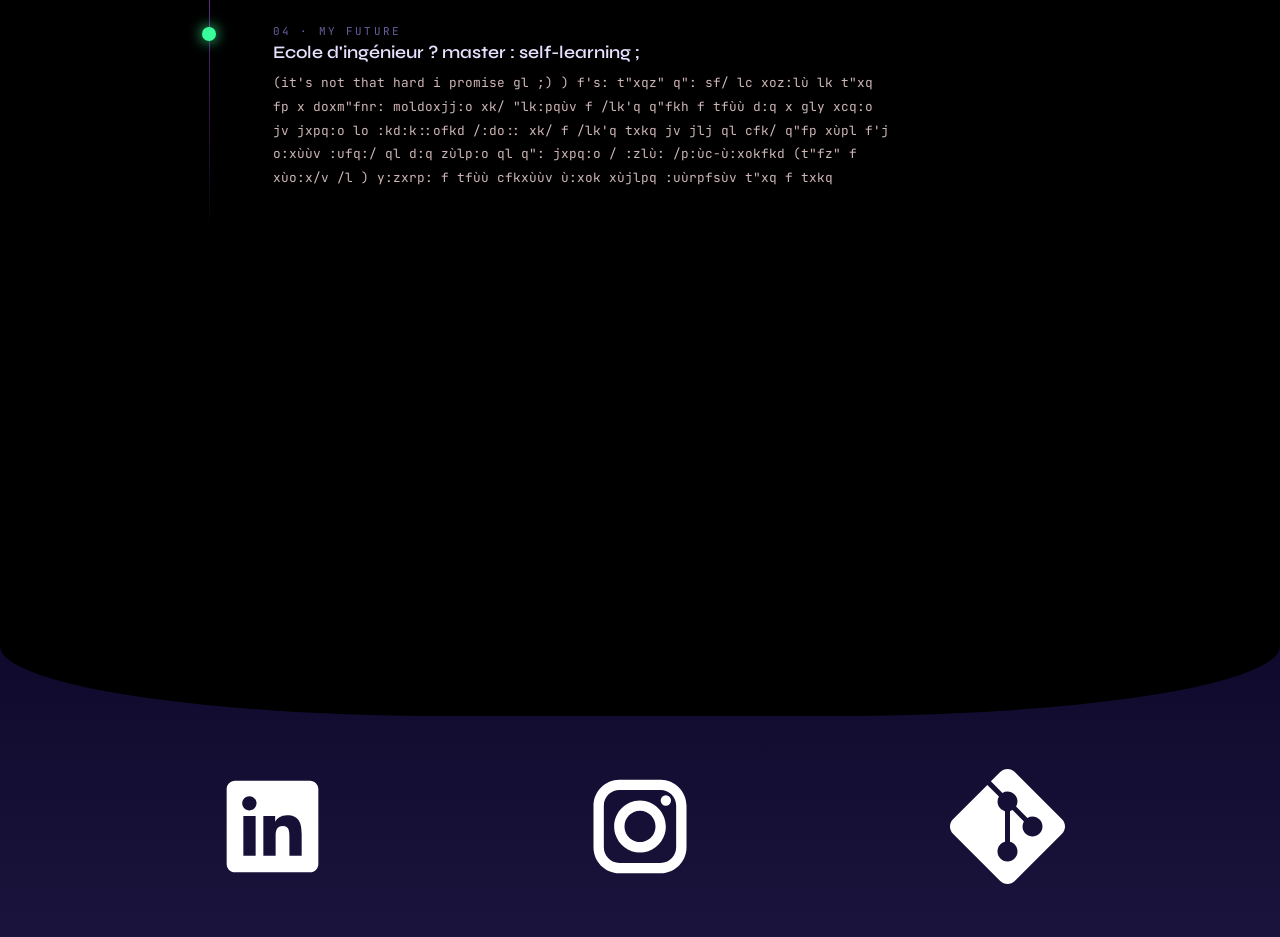
==== commit 22ced45c: "added nwe cards and changed slide title" ====
--- a/index.html
+++ b/index.html
@@ -110,7 +110,6 @@
 
 
     <canvas id="projects_bg"></canvas>
-    <div class="sec-label">projects</div>
     <div class="sec-title" style="margin-bottom: 3rem">Things I&rsquo;ve built</div>
 
     <div class="cascade-wrapper">
@@ -306,6 +305,40 @@
           <div class="noise detailed-grain"></div>
 
           <div class="project-image">
+            <img src="assets/img/cards/ping pong assembleur.png" alt="">
+          </div>
+
+          <div class="card-content">
+            <div class="text-content">
+              <h2 class="project-title">K NEAREST NEIGHBOR</h2>
+              <h3 class="project-category">CATEGORY : ALGORITHMS</h3>
+              <p class="project-description">
+                This game was developed in assembly for the Motorola 6800 processor. It introduced me to low-level programming, memory management, and optimization under hardware constraints. Despite the challenge, I enjoyed the experience and gained a strong interest in graphics-related systems programming.
+
+              </p>
+            </div>
+
+            <div class="tags-layout">
+              <div class="tags-row">
+                <div class="tags-list">
+                  <span class="tag tag-tech">Assembly programming</span>
+                  <span class="tag tag-tech">RAM data management</span>
+                </div>
+              </div>
+
+              <div class="tags-row">
+                <div class="tags-list">
+                  <span class="tag tag-soft">Dedicated</span>
+                  <span class="tag tag-soft">Resourceful </span>
+                </div>
+              </div>
+            </div>
+          </div>
+        </div>
+        <div class="card futuristic-card">
+          <div class="noise detailed-grain"></div>
+
+          <div class="project-image">
             <img src="assets/img/cards/tree search.png" alt="">
           </div>
           <div class="card-content">
@@ -496,27 +529,62 @@
           </div>
           <div class="card-content">
             <div class="text-content">
-              <h2 class="project-title">GRAPH PRESENTATION</h2>
-              <h3 class="project-category">CATEGORY : 3D & COMMUNICATION</h3>
+              <h2 class="project-title">Anti-cheats talks</h2>
+              <h3 class="project-category">CATEGORY : Group Project </h3>
+              <p class="project-description">As part of a 6–7 person team, we designed an offline athletics event management software. The project combined planning algorithms, optimization, Git collaboration, and technical documentation, while requiring us to define client requirements from scratch.
+</p>
+            </div>
+
+             <div class="tags-layout">
+              <div class="tags-row">
+                <div class="tags-list">
+                  <span class="tag tag-tech">GitHub</span>
+                  <span class="tag tag-tech">Report writing</span>
+                    <span class="tag tag-tech">Team coordination</span>
+                </div>
+              </div>
+
+              <div class="tags-row">
+                <div class="tags-list">
+                  <span class="tag tag-soft">Coordinated</span>
+                  <span class="tag tag-soft">Precise</span>
+                   <span class="tag tag-soft">Composed</span>
+                </div>
+              </div>
+            </div>
+          </div>
+        </div>
+        <div class="card futuristic-card">
+          <div class="noise detailed-grain"></div>
+
+
+          <div class="project-image">
+            <img src="assets/img/cards/anti-cheats.png" alt="">
+          </div>
+          <div class="card-content">
+            <div class="text-content">
+              <h2 class="project-title">RunEvent</h2>
+              <h3 class="project-category">CATEGORY : Group Project </h3>
               <p class="project-description">
-                Delivered an English presentation focusing on data description using superlatives. Animated the graph in
-                Blender,
-                allowing for creative freedom and the practical application of 3D tools under a strict deadline.
-              </p>
+                               In a group of three, we gave a presentation on anti-cheat systems based on our research and technical knowledge. We had to make the topic detailed enough to engage the class while keeping it clear and accessible for the communication professor. Thanks to animations and effective explanations, I believe we delivered an engaging and enjoyable presentation.
+
+</p>
             </div>
 
             <div class="tags-layout">
               <div class="tags-row">
                 <div class="tags-list">
-                  <span class="tag tag-tech">Blender</span>
-                  <span class="tag tag-tech">Public Speaking</span>
-                </div>
-              </div>
-
-              <div class="tags-row">
-                <div class="tags-list">
-                  <span class="tag tag-soft">Convincing</span>
-                  <span class="tag tag-soft">Adaptive</span>
+                  <span class="tag tag-tech">GitHub</span>
+                  <span class="tag tag-tech">Report writing</span>
+                    <span class="tag tag-tech">Team coordination</span>
+                </div>
+              </div>
+
+              <div class="tags-row">
+                <div class="tags-list">
+                  <span class="tag tag-soft">Coordinated</span>
+                  <span class="tag tag-soft">Precise</span>
+                   <span class="tag tag-soft">Composed</span>
                 </div>
               </div>
             </div>
@@ -603,7 +671,7 @@
        ═══════════════════════════════════════ -->
   <section id="process">
 
-    <div class="sec-label">parcours</div>
+   
     <div class="sec-title" style="margin-bottom: 3rem">my parcours</div>
 
     <div class="timeline reveal">
--- a/style.css
+++ b/style.css
@@ -359,22 +359,7 @@
    5. UTILITAIRES PARTAGÉS ENTRE SECTIONS
    ───────────────────────────────────────────── */
 
-/* Label de section (// gallery, // projects…) */
-.sec-label {
-  font-size: .68rem;
-  letter-spacing: .3em;
-  text-transform: uppercase;
-  color: var(--neon-blue);
-  margin-bottom: .6rem;
-  display: flex;
-  align-items: center;
-  gap: 10px;
-}
-
-.sec-label::before {
-  content: '//';
-  color: var(--dim);
-}
+
 
 /* Titre de section */
 .sec-title {
@@ -384,6 +369,8 @@
   font-weight: 700;
   color: var(--text-main);
   letter-spacing: -.01em;
+  padding-top: calc(clamp(3.6rem, 7vw, 5.6rem));
+  padding-left: calc(clamp(3.6rem, 7vw, 5.6rem));
 }
 
 
@@ -1102,9 +1089,9 @@
 .slide {
   display: flex;
   width: 100%;
-  justify-content: center; /* Centre les cartes globalement */
-  flex-wrap: wrap; /* PERMET AUX CARTES DE PASSER À LA LIGNE SI MANQUE DE PLACE */
-  gap: 2rem; /* Définit un espace constant entre les cartes (horizontal et vertical) */
+  justify-content: space-evenly;
+  gap: 1.5rem;
+  flex-wrap: wrap; 
 }
 
 .container {
@@ -1126,7 +1113,7 @@
   position: relative;
   /* width: 380px; <-- SUPPRIMER LA LARGEUR FIXE */
   width: 100%; /* Prend toute la place dispo... */
-  max-width: 380px; /* ...mais ne dépasse jamais 380px */
+  max-width: 420px; /* ...mais ne dépasse jamais 380px */
   border-radius: 8px;
   background: rgba(var(--deep), 0.25);
   backdrop-filter: blur(16px);
@@ -1211,10 +1198,13 @@
 /* --- Le Contenu --- */
 .card-content {
   position: relative;
+  height: 60%;
+  display:flex;
   z-index: 2;
   padding: 20px 25px 30px;
   display: flex;
   flex-direction: column;
+  justify-content: space-between;
   gap: 20px;
 }
 
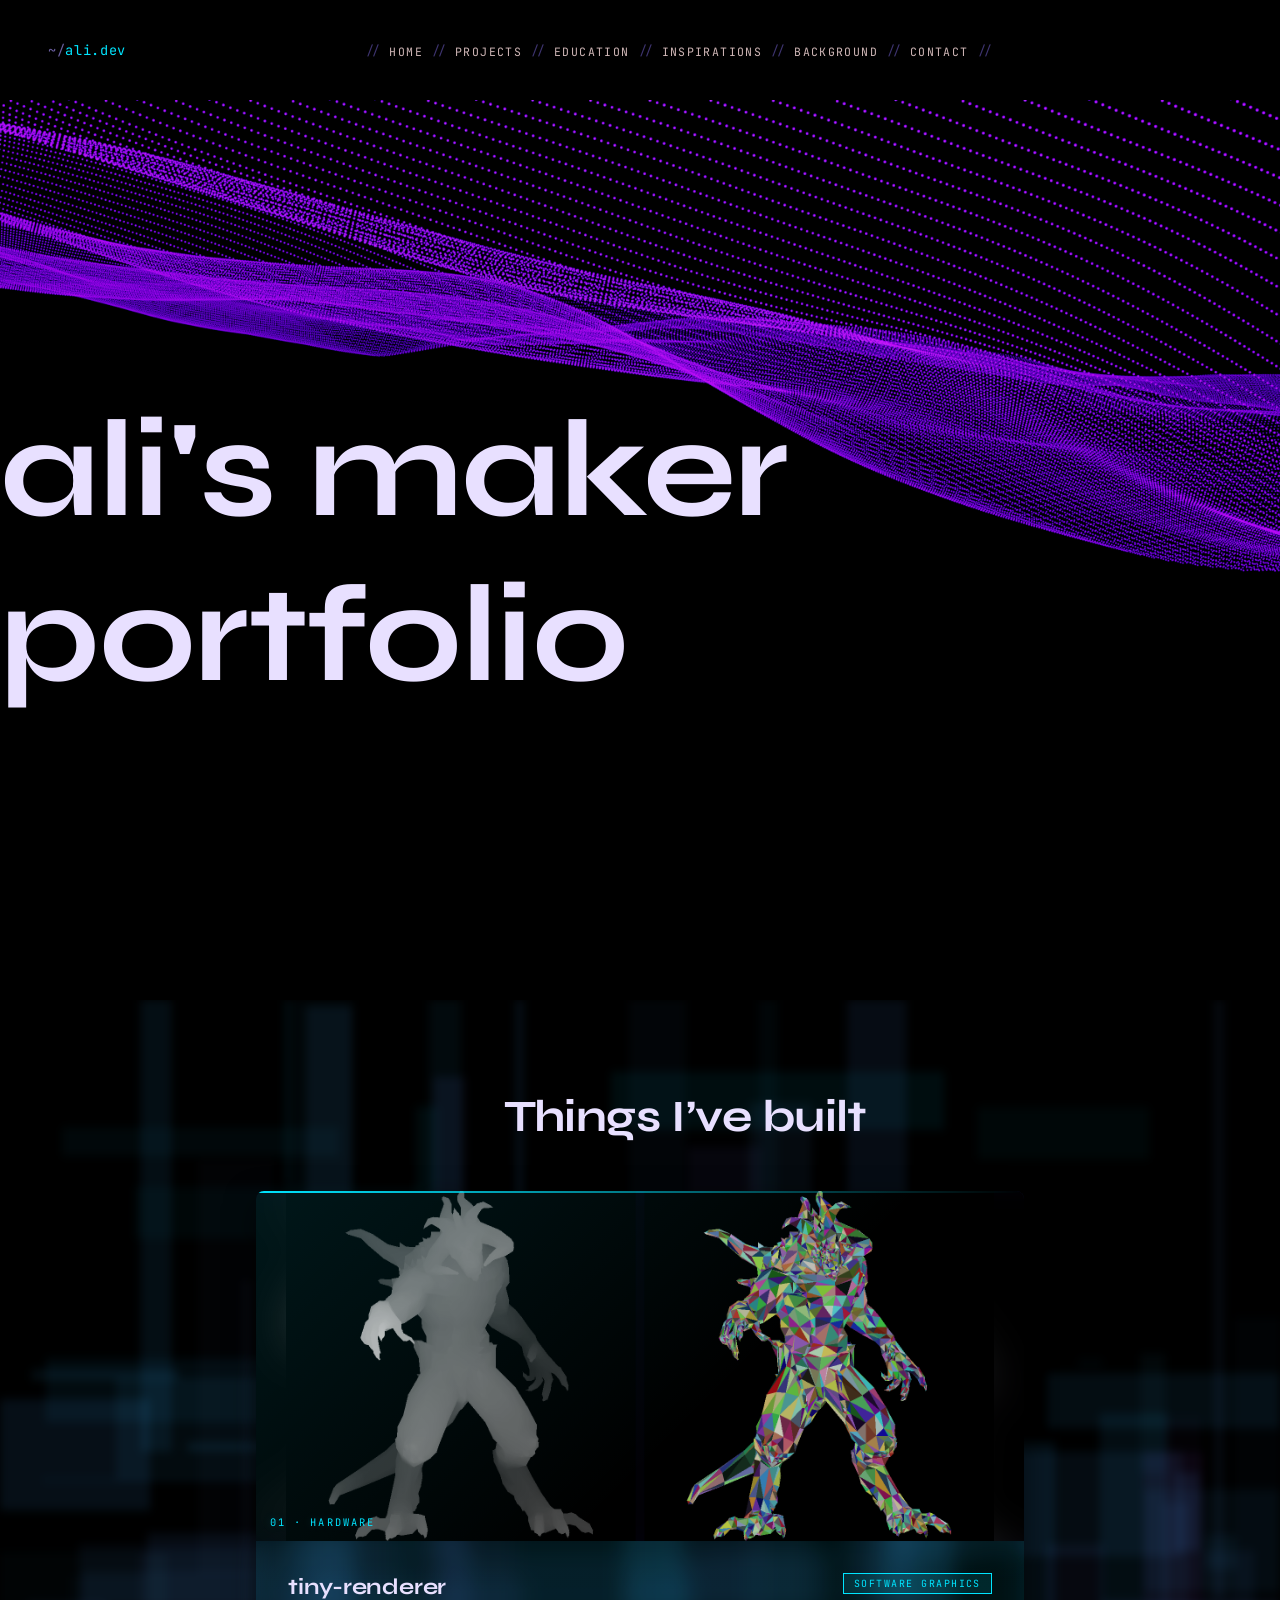
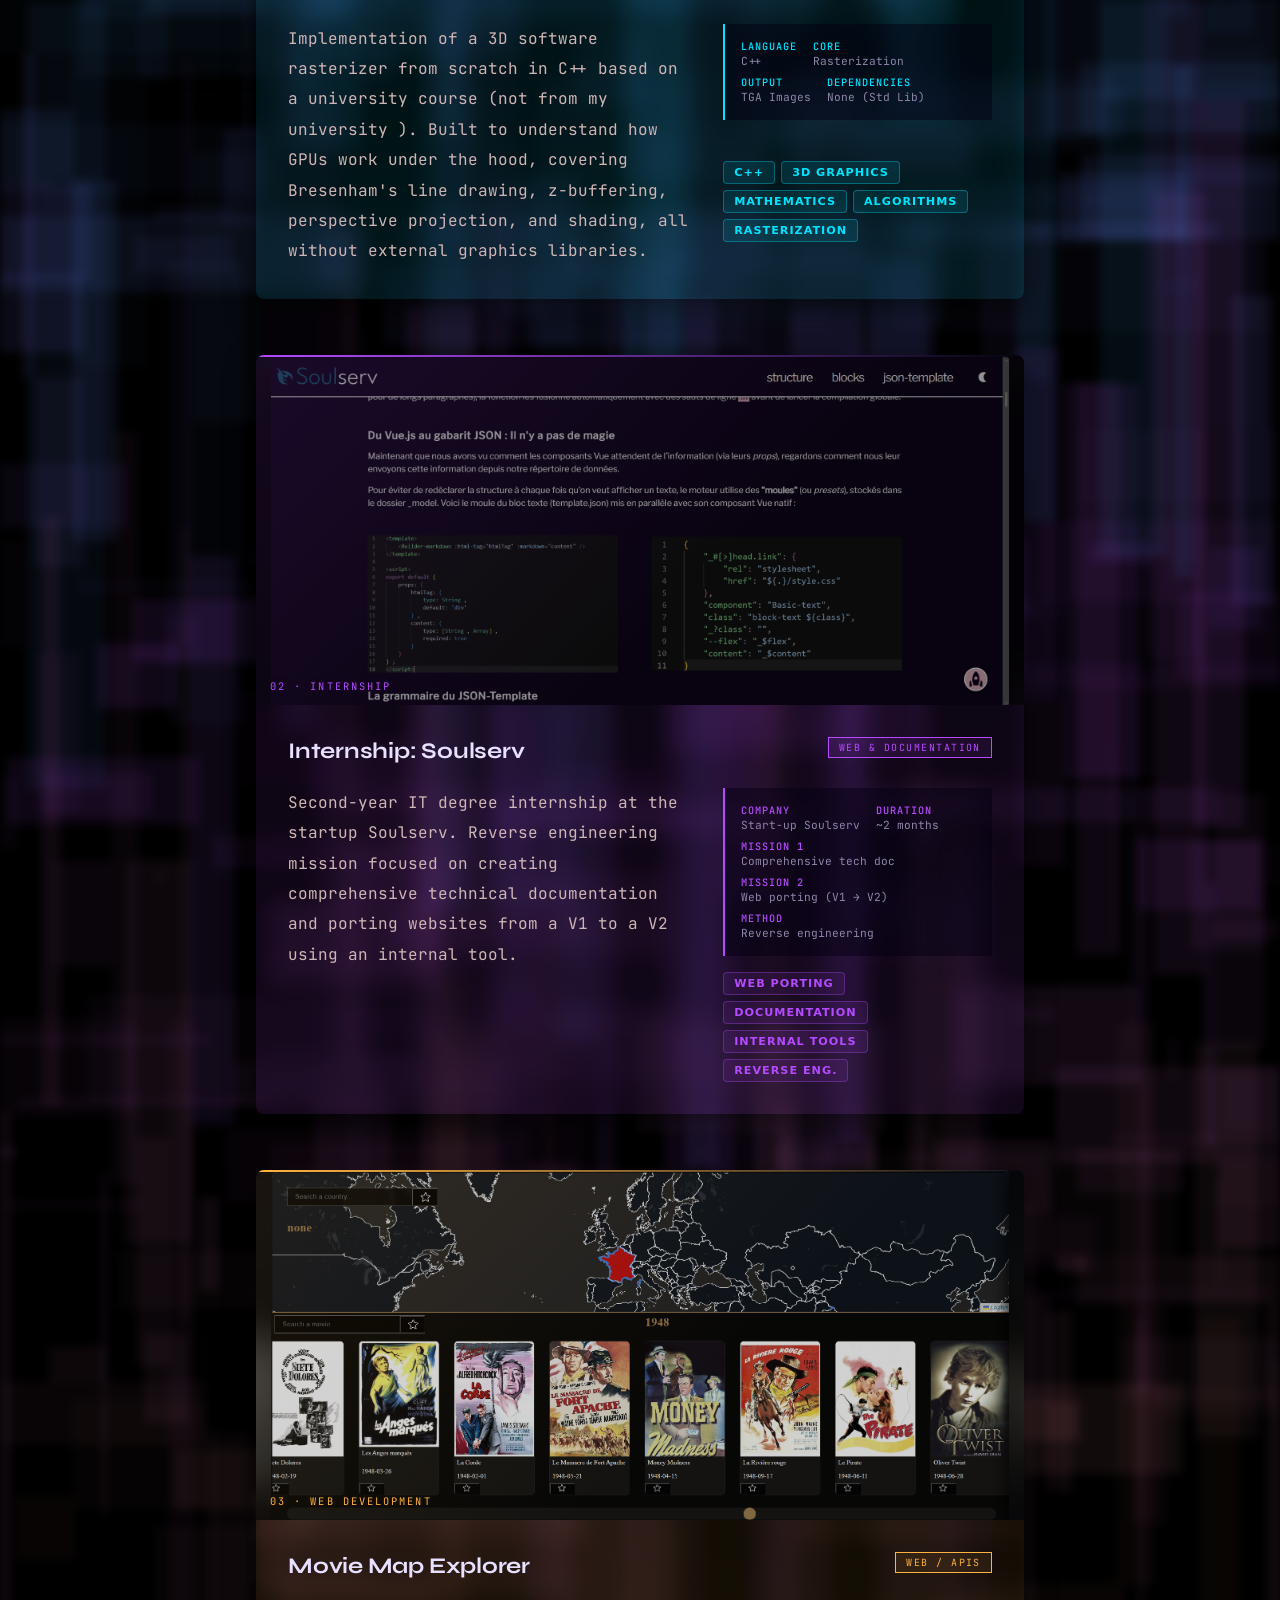
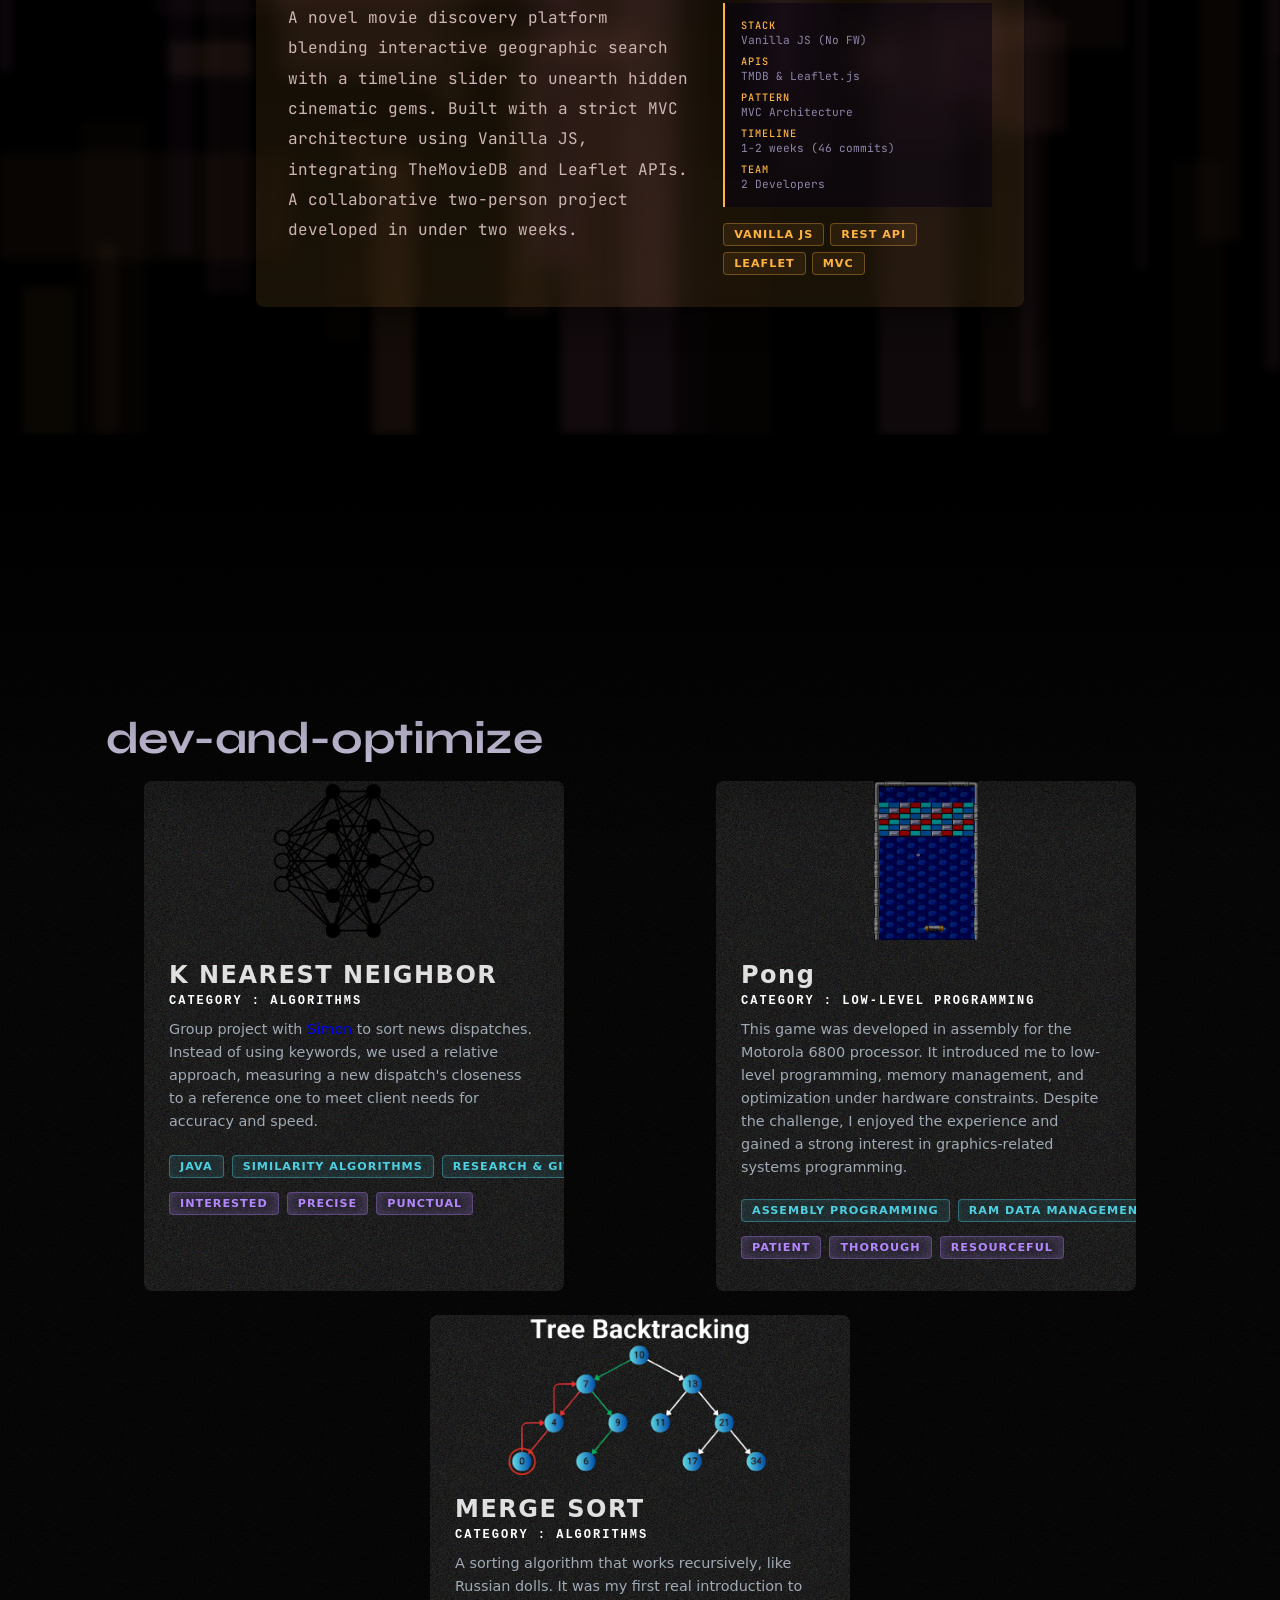
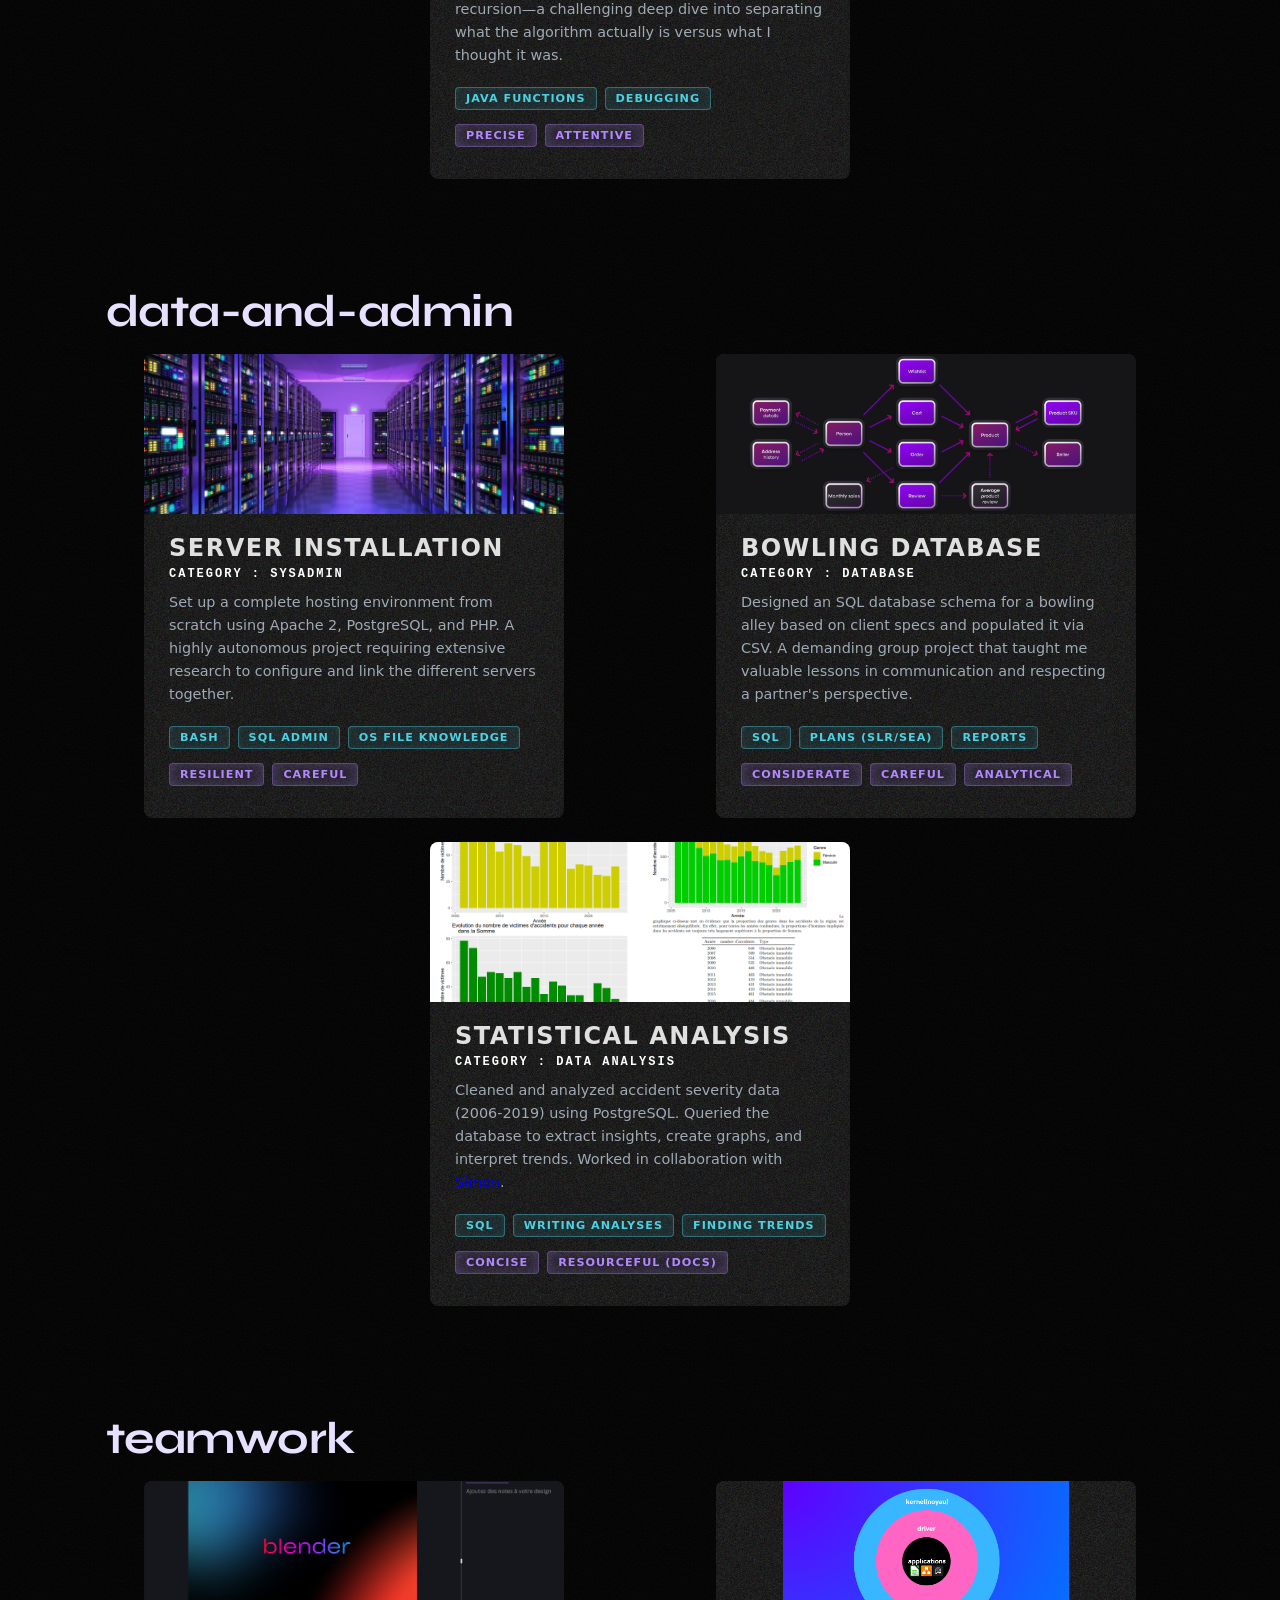
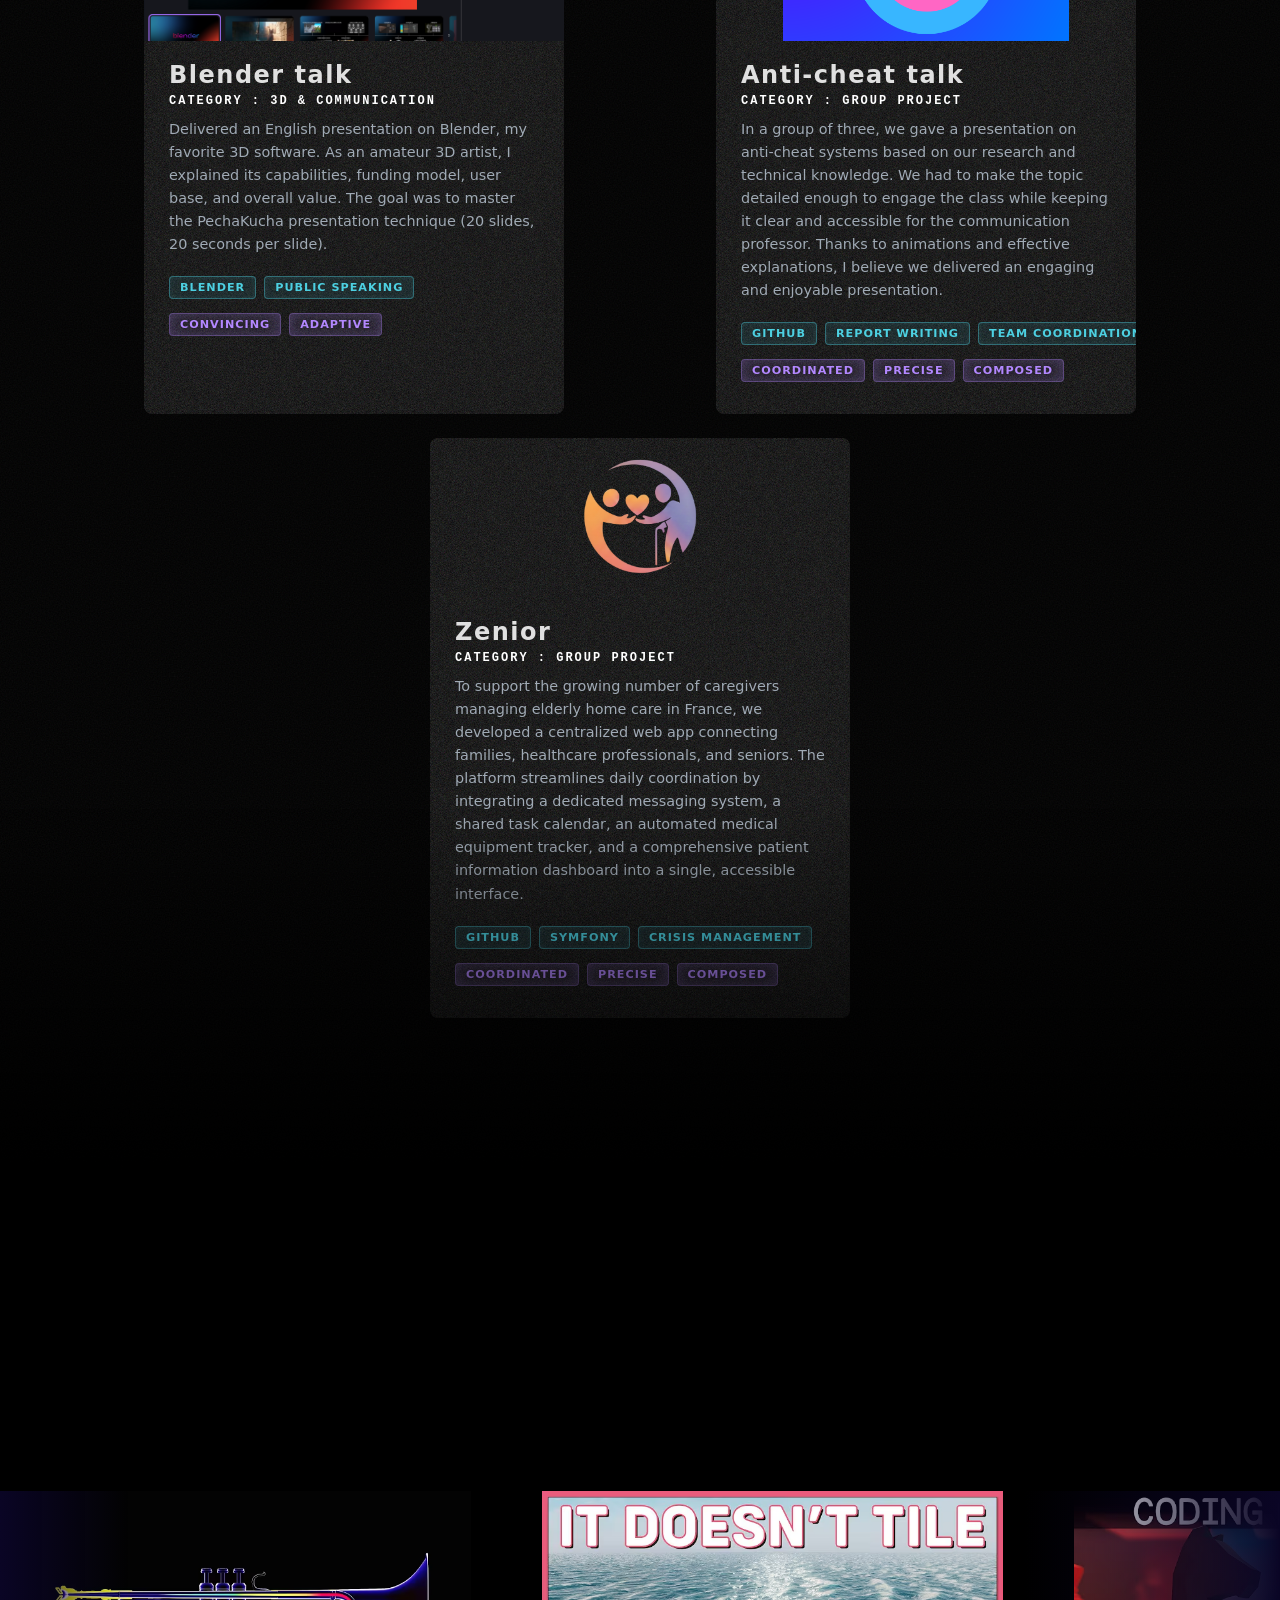
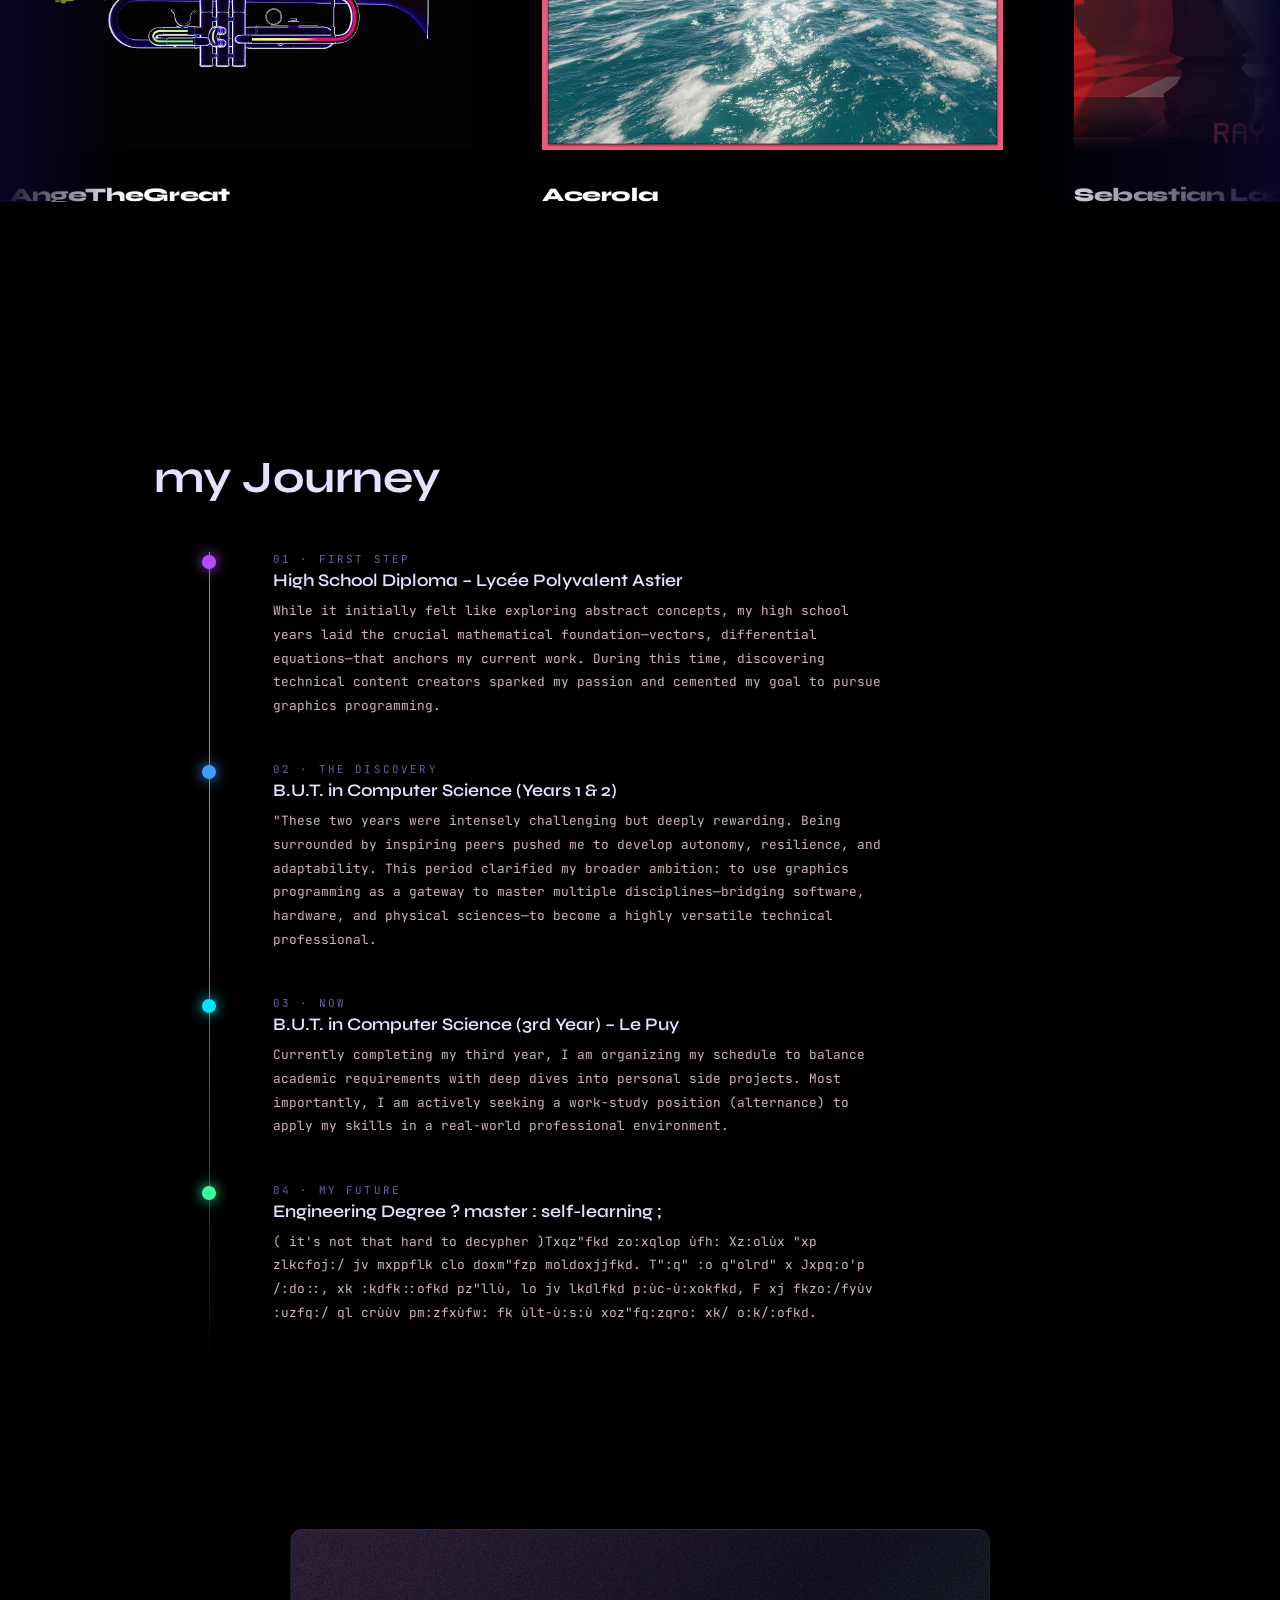
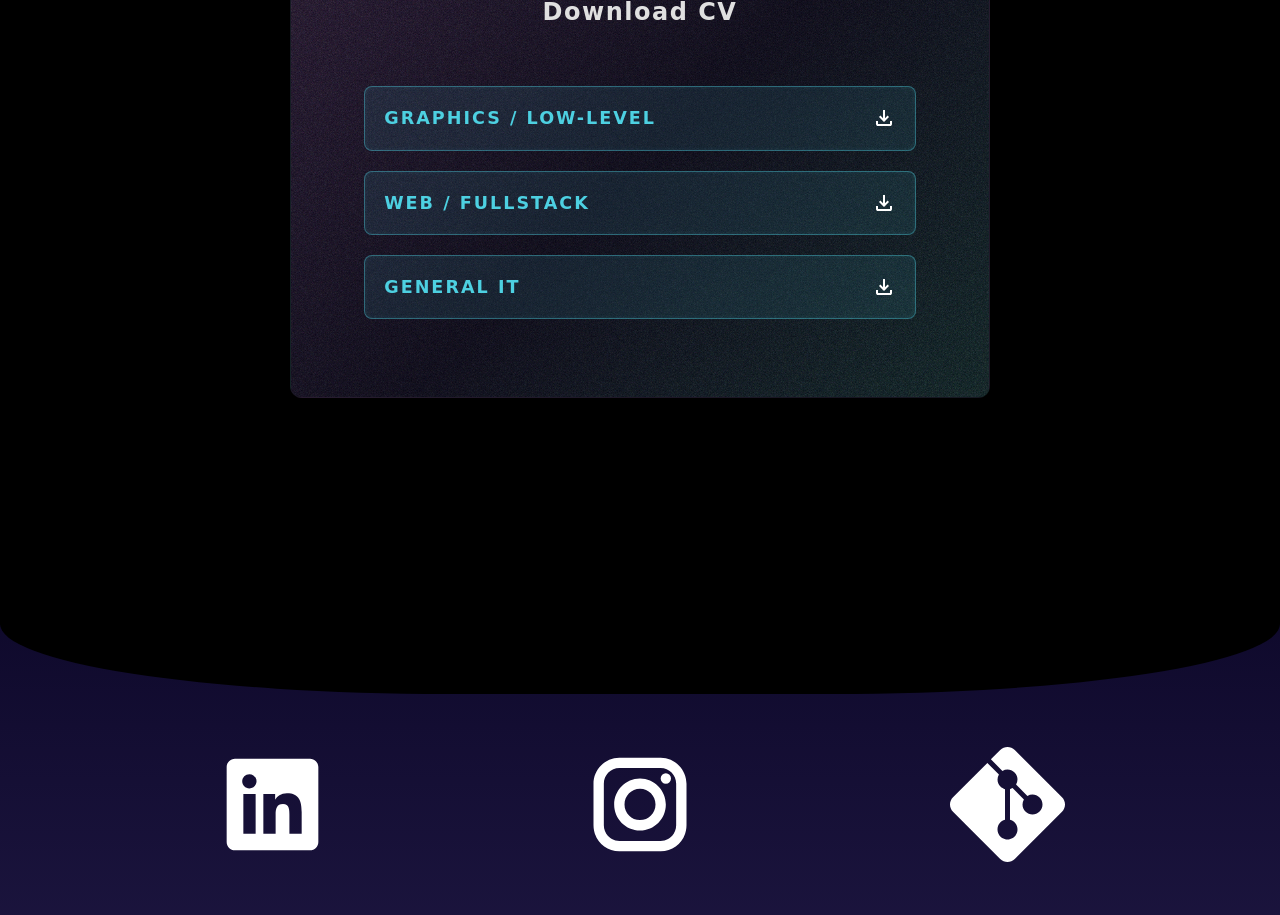
==== commit 8faf8faf: "changed-content and added modal to dl cv" ====
--- a/index.html
+++ b/index.html
@@ -38,11 +38,11 @@
     <li class="nav-sep">//</li>
     <li><a href="#projects">Projects</a></li>
     <li class="nav-sep">//</li>
-    <li><a href="#shcool-section">shcool-section</a></li>
+    <li><a href="#shcool-section">Education</a></li>
     <li class="nav-sep">//</li>
-    <li><a href="#gallery">carousel</a></li>
+    <li><a href="#gallery">inspirations</a></li>
     <li class="nav-sep">//</li>
-    <li><a href="#process">parcours</a></li>
+    <li><a href="#process">Background</a></li>
     <li class="nav-sep">//</li>
     <li><a href="#reseaux">Contact</a></li>
     <li class="nav-sep">//</li>
@@ -106,7 +106,7 @@
          2. Changer la classe de couleur
          3. Mettre à jour photo, nom, description, specs, tags
        ═══════════════════════════════════════ -->
-  <section id="projects">
+  <section id="projects" class="big-padding">
 
 
     <canvas id="projects_bg"></canvas>
@@ -133,7 +133,7 @@
               <span class="proj-type">Software Graphics</span>
             </div>
             <p class="proj-desc">
-              Implementation of a 3D software rasterizer from scratch in C++ based on a university course (not from mine
+              Implementation of a 3D software rasterizer from scratch in C++ based on a university course (not from my
               university ).
               Built to understand how GPUs work under the hood, covering Bresenham's line drawing, z-buffering,
               perspective projection, and shading, all without external graphics libraries.
@@ -176,7 +176,7 @@
                 </div>
                 
                 <p class="proj-desc">
-                    Second-year IT degree internship at the start-up Soulserv.
+                    Second-year IT degree internship at the startup Soulserv.
                     Reverse engineering mission focused on creating comprehensive technical documentation
                     and porting websites from a V1 to a V2 using an internal tool.
                 </p>
@@ -253,7 +253,7 @@
   <!-- ═══════════════════════════════════════
        cards gradiants backgrounds
        ═══════════════════════════════════════ -->
-  <section class="bg" id="section-arriere-plan">
+  <section class="bg big-padding" id="section-arriere-plan">
     <canvas id="canvas-brouillard"></canvas>
     <div class="noise"></div>
     <div class="fade-top"></div>
@@ -310,8 +310,8 @@
 
           <div class="card-content">
             <div class="text-content">
-              <h2 class="project-title">K NEAREST NEIGHBOR</h2>
-              <h3 class="project-category">CATEGORY : ALGORITHMS</h3>
+              <h2 class="project-title">Pong</h2>
+              <h3 class="project-category">CATEGORY : LOW-LEVEL PROGRAMMING</h3>
               <p class="project-description">
                 This game was developed in assembly for the Motorola 6800 processor. It introduced me to low-level programming, memory management, and optimization under hardware constraints. Despite the challenge, I enjoyed the experience and gained a strong interest in graphics-related systems programming.
 
@@ -328,7 +328,8 @@
 
               <div class="tags-row">
                 <div class="tags-list">
-                  <span class="tag tag-soft">Dedicated</span>
+                  <span class="tag tag-soft">Patient</span>
+                   <span class="tag tag-soft">Thorough</span>
                   <span class="tag tag-soft">Resourceful </span>
                 </div>
               </div>
@@ -439,7 +440,7 @@
                 <div class="tags-list">
                   <span class="tag tag-soft">Considerate</span>
                   <span class="tag tag-soft">Careful</span>
-                  <span class="tag tag-soft">Doubtful</span>
+                  <span class="tag tag-soft">Analytical</span>
                 </div>
               </div>
             </div>
@@ -494,12 +495,13 @@
           </div>
           <div class="card-content">
             <div class="text-content">
-              <h2 class="project-title">GRAPH PRESENTATION</h2>
+              <h2 class="project-title">Blender talk</h2>
               <h3 class="project-category">CATEGORY : 3D & COMMUNICATION</h3>
               <p class="project-description">
-                Delivered an English presentation focusing on data description using superlatives. Animated the graph in
-                Blender, allowing for creative freedom and the practical application of 3D tools under a strict
-                deadline.
+                Delivered an English presentation on Blender, my favorite 3D software. 
+                As an amateur 3D artist, I explained its capabilities, funding model, user base, and overall value. 
+                The goal was to master the PechaKucha presentation technique
+(20 slides, 20 seconds per slide).
               </p>
             </div>
 
@@ -525,14 +527,15 @@
 
 
           <div class="project-image">
-            <img src="assets/img/cards/zenior-logo.png" alt="">
+            <img src="assets/img/cards/anti-cheats.png" salt="">
           </div>
           <div class="card-content">
             <div class="text-content">
-              <h2 class="project-title">Anti-cheats talks</h2>
-              <h3 class="project-category">CATEGORY : Group Project </h3>
-              <p class="project-description">As part of a 6–7 person team, we designed an offline athletics event management software. The project combined planning algorithms, optimization, Git collaboration, and technical documentation, while requiring us to define client requirements from scratch.
-</p>
+              <h2 class="project-title">Anti-cheat talk</h2>
+              <h3 class="project-category">CATEGORY : GROUP PROJECT </h3>
+              <p class="project-description">
+                In a group of three, we gave a presentation on anti-cheat systems based on our research and technical knowledge. We had to make the topic detailed enough to engage the class while keeping it clear and accessible for the communication professor. Thanks to animations and effective explanations, I believe we delivered an engaging and enjoyable presentation.
+                </p>
             </div>
 
              <div class="tags-layout">
@@ -559,24 +562,24 @@
 
 
           <div class="project-image">
-            <img src="assets/img/cards/anti-cheats.png" alt="">
+            <img  src="assets/img/cards/zenior-logo.png"  alt="">
           </div>
           <div class="card-content">
             <div class="text-content">
-              <h2 class="project-title">RunEvent</h2>
-              <h3 class="project-category">CATEGORY : Group Project </h3>
+              <h2 class="project-title">Zenior</h2>
+              <h3 class="project-category">CATEGORY :  GROUP PROJECT </h3>
               <p class="project-description">
-                               In a group of three, we gave a presentation on anti-cheat systems based on our research and technical knowledge. We had to make the topic detailed enough to engage the class while keeping it clear and accessible for the communication professor. Thanks to animations and effective explanations, I believe we delivered an engaging and enjoyable presentation.
-
-</p>
+                To support the growing number of caregivers managing elderly home care in France, we developed a centralized web app connecting families, healthcare professionals, and seniors. 
+                The platform streamlines daily coordination by integrating a dedicated messaging system, a shared task calendar, an automated medical equipment tracker, and a comprehensive patient information dashboard into a single, accessible interface.
+              </p>
             </div>
 
             <div class="tags-layout">
               <div class="tags-row">
                 <div class="tags-list">
                   <span class="tag tag-tech">GitHub</span>
-                  <span class="tag tag-tech">Report writing</span>
-                    <span class="tag tag-tech">Team coordination</span>
+                  <span class="tag tag-tech">Symfony</span>
+                  <span class="tag tag-tech">Crisis Management</span>
                 </div>
               </div>
 
@@ -672,7 +675,7 @@
   <section id="process">
 
    
-    <div class="sec-title" style="margin-bottom: 3rem">my parcours</div>
+    <div class="sec-title" style="margin-bottom: 3rem">my Journey</div>
 
     <div class="timeline reveal">
 
@@ -681,11 +684,10 @@
         <div class="tl-dot v"></div>
         <div class="tl-content">
           <div class="tl-phase">01 &middot; first step</div>
-          <div class="tl-title">Lycée astier Polyvalent</div>
-          <p class="tl-desc">i feel like nothing was done but in reality i've learned the basic of what is my present
-            and what would be my future by that i mean the subject (vector ,irrational number ,differential equation and
-            most importantly the youtubers that i watched it is thanks of them that i now know that i want to do graphic
-            programming ) </p>
+          <div class="tl-title">High School Diploma – Lycée Polyvalent Astier</div>
+          <p class="tl-desc">While it initially felt like exploring abstract concepts, my high school years laid the crucial mathematical foundation—vectors,
+             differential equations—that anchors my current work. During this time, discovering technical content creators sparked my passion and cemented 
+             my goal to pursue graphics programming.</p>
         </div>
       </div>
 
@@ -694,15 +696,11 @@
         <div class="tl-dot b"></div>
         <div class="tl-content">
           <div class="tl-phase">02 &middot; the discovery</div>
-          <div class="tl-title">BUT informatique de grenoble 1/2 année</div>
-          <p class="tl-desc">"the struggle is real " pretty much sum up how i felt during those 2year it was extra-mega
-            hard because i was an averge / below averge student
-            it is very classic but i did encounter amazing peapol in their personality , skils and interest also during
-            those year i were less guided than before and liked the subject more so i enjoyed this aspect as my ultimate
-            goal
-            is not really to become an graphic programmer but one that can also do evrythings else chemestry /
-            electronic / history etc... somone that know and know how to do more than an engenner and for that as
-            pretencious as it is being a graphic programmer is a good start
+          <div class="tl-title">B.U.T. in Computer Science (Years 1 & 2)</div>
+          <p class="tl-desc">"These two years were intensely challenging but deeply rewarding. Being surrounded by 
+            inspiring peers pushed me to develop autonomy, resilience, and adaptability. This period clarified my broader ambition:
+             to use graphics programming as a gateway to master multiple disciplines—bridging software, hardware, and physical sciences—to become a 
+             highly versatile technical professional.
           </p>
         </div>
       </div>
@@ -712,10 +710,8 @@
         <div class="tl-dot c"></div>
         <div class="tl-content">
           <div class="tl-phase">03 &middot; now</div>
-          <div class="tl-title">BUT 3 informatique le puy</div>
-          <p class="tl-desc">not done yet but i know from a member of the iut of grenoble that it will be easier so i
-            will have more time for side projects also i'm currently searching
-            a work-study
+          <div class="tl-title">B.U.T. in Computer Science (3rd Year) – Le Puy</div>
+          <p class="tl-desc">Currently completing my third year, I am organizing my schedule to balance academic requirements with deep dives into personal side projects. Most importantly, I am actively seeking a work-study position (alternance) to apply my skills in a real-world professional environment.
           </p>
         </div>
       </div>
@@ -725,11 +721,10 @@
         <div class="tl-dot g"></div>
         <div class="tl-content">
           <div class="tl-phase">04 &middot; my future </div>
-          <div class="tl-title">Ecole d'ingénieur ? master : self-learning ;</div>
-          <p class="tl-desc">(it's not that hard i promise gl ;) ) f's: t"xqz" q": sf/ lc xoz:lù lk t"xq fp x doxm"fnr:
-            moldoxjj:o xk/ "lk:pqùv f /lk'q q"fkh f tfùù d:q x gly xcq:o jv jxpq:o lo :kd:k::ofkd /:do:: xk/ f /lk'q
-            txkq jv jlj ql cfk/ q"fp xùpl f'j o:xùùv :ufq:/ ql d:q zùlp:o ql q": jxpq:o / :zlù: /p:ùc-ù:xokfkd (t"fz" f
-            xùo:x/v /l ) y:zxrp: f tfùù cfkxùùv ù:xok xùjlpq :uùrpfsùv t"xq f txkq
+          <div class="tl-title">Engineering Degree ? master : self-learning ;</div>
+          <p class="tl-desc">( it's not that hard to decypher )Txqz"fkd zo:xqlop ùfh: Xz:olùx "xp zlkcfoj:/ jv mxppflk clo doxm"fzp moldoxjjfkd. T":q"
+            :o q"olrd" x Jxpq:o'p /:do::, xk :kdfk::ofkd pz"llù, lo jv lkdlfkd p:ùc-ù:xokfkd, F xj fkzo:/fyùv :uzfq:/ ql crùùv pm:zfxùfw:
+             fk ùlt-ù:s:ù xoz"fq:zqro: xk/ o:k/:ofkd.
           </p>
         </div>
       </div>
@@ -737,8 +732,43 @@
     </div><!-- /.timeline -->
   </section>
 
-
-
+<!-- ═══════════════════════════════════════
+     SECTION CV (Permanente & Responsive)
+     ═══════════════════════════════════════ -->
+<section id="cv-section" style="display: flex; justify-content: center; align-items: center; padding: 6rem 1.5rem;">
+  
+  <div class="futuristic-card cv-card-permanent reveal">
+    <div class="noise detailed-grain"></div>
+    
+    <div class="card-content" style="position: relative; z-index: 2;">
+      <div class="cv-header">
+        <h2 class="project-title">Download CV</h2>
+      </div>
+      
+      <div class="cv-links">
+        <a href="assets/cv/cv-graphics.pdf" download class="cv-item">
+          <span class="tag tag-tech cv-tag">
+            Graphics / Low-Level
+            <img src="assets/img/logo/download_logo.svg" alt="">
+          </span>
+        </a>
+        
+        <a href="assets/cv/cv-web.pdf" download class="cv-item">
+          <span class="tag tag-tech cv-tag">
+            Web / Fullstack <img src="assets/img/logo/download_logo.svg" alt="">
+          </span>
+          
+        </a>
+        
+        <a href="assets/cv/cv-general.pdf" download class="cv-item">
+          <span class="tag tag-tech cv-tag">
+            General IT<img src="assets/img/logo/download_logo.svg" alt=""> 
+          </span>
+        </a>
+      </div>
+    </div>
+  </div>
+</section>
   <!-- ═══════════════════════════════════════
        FOOTER
 
@@ -775,14 +805,6 @@
               <img src="assets/img/logo/icons8-git-1000.svg" alt="GitHub logo">
             </a>
           </div>
-          <!---
-          <div class="reseau">
-            <a href="">
-              <img src="assets/img/logo/X/icons8-twitterx-1000.svg" alt="Twitter logo">
-            </a>
-          </div>
-           -->
-
         </div>
       </div>
       <!-- 
--- a/style.css
+++ b/style.css
@@ -79,10 +79,7 @@
   /* empêche le scroll horizontal parasite */
 }
 
-section{
-  margin-top : 7%;
-  margin-bottom: 7%;
-}
+
 
 /* ─────────────────────────────────────────────
    2. SCROLLBAR PERSONNALISÉE
@@ -902,7 +899,7 @@
    et un contenu texte à droite.
    ───────────────────────────────────────────── */
 #process {
-  padding: 15vw 5vw;
+  padding:  5vw;
 }
 
 .timeline {
@@ -1317,7 +1314,93 @@
 }
 
 }
-
+/* ─────────────────────────────────────────────
+   10. cv
+   ───────────────────────────────────────────── */
+/* ═══════════════════════════════════════
+   CARTE CV PERMANENTE (Effet Glassmorphism Intégré)
+   ═══════════════════════════════════════ */
+.cv-card-permanent {
+  width: 100%;
+  max-width: 700px;
+  padding: 3rem;
+  margin: 0 auto;
+  border-radius: 12px;
+  
+  /* Le dégradé intégré DIRECTEMENT dans la carte (Violet -> Sombre -> Cyan) */
+  background: linear-gradient(135deg, rgba(180, 75, 255, 0.12) 0%, rgba(10, 5, 37, 0.4) 50%, rgba(0, 229, 255, 0.08) 100%);
+  
+  /* L'effet de flou qui permet de voir à travers */
+  backdrop-filter: blur(16px);
+  -webkit-backdrop-filter: blur(16px);
+  
+  /* L'effet "reflet de verre" sur les bordures */
+  border: 1px solid rgba(255, 255, 255, 0.08);
+  border-top: 1px solid rgba(255, 255, 255, 0.15);
+  
+  /* Ombre pour détacher la carte du fond noir */
+  box-shadow: 0 20px 40px rgba(0, 0, 0, 0.6), inset 0 0 20px rgba(255, 255, 255, 0.02);
+}
+
+.cv-header {
+  display: flex;
+  align-items: center;
+  justify-content: center;
+  gap: 15px;
+  margin-bottom: 2.5rem;
+}
+
+.cv-icon {
+  width: 35px;
+  height: 35px;
+  filter: invert(100%);
+}
+
+.cv-links {
+  display: flex;
+  flex-direction: column;
+  gap: 20px;
+}
+
+.cv-item {
+  text-decoration: none;
+  display: block;
+  transition: transform 0.2s;
+}
+
+.cv-tag {
+  width: 100%;
+  text-align: center;
+  padding: 1.2rem !important;
+  font-size: 1.1rem !important;
+  border-radius: 8px !important;
+  display: flex;
+  justify-content: space-between;
+  align-items: center;
+  letter-spacing: 2px;
+}
+
+/* Animations au survol */
+.cv-item:hover {
+  transform: translateX(10px);
+}
+
+.cv-item:hover .cv-tag {
+  background: rgba(77, 208, 225, 0.2);
+  box-shadow: 0 0 15px rgba(77, 208, 225, 0.4);
+}
+
+/* ─── RESPONSIVE ─── */
+@media (max-width: 768px) {
+  .cv-card-permanent {
+    max-width: 95vw;
+    padding: 2rem 1.5rem;
+  }
+  .cv-header { margin-bottom: 1.5rem; }
+  .project-title { font-size: 1.5rem; }
+  .cv-icon { width: 28px; height: 28px; }
+  .cv-tag { padding: 1rem !important; font-size: 0.95rem !important; }
+}
 /* ─────────────────────────────────────────────
    10. FOOTER
    La courbe concave en haut est un SVG inline
@@ -1385,7 +1468,6 @@
 }
 
 
-
 .reseau p {
   margin: 0;
   font-weight: bold;
@@ -1465,18 +1547,6 @@
   opacity: 1;
   transform: none;
 }
-
-
-
-
-
-
-
-
-
-
-
-
 
 
 #glitch-canvas {
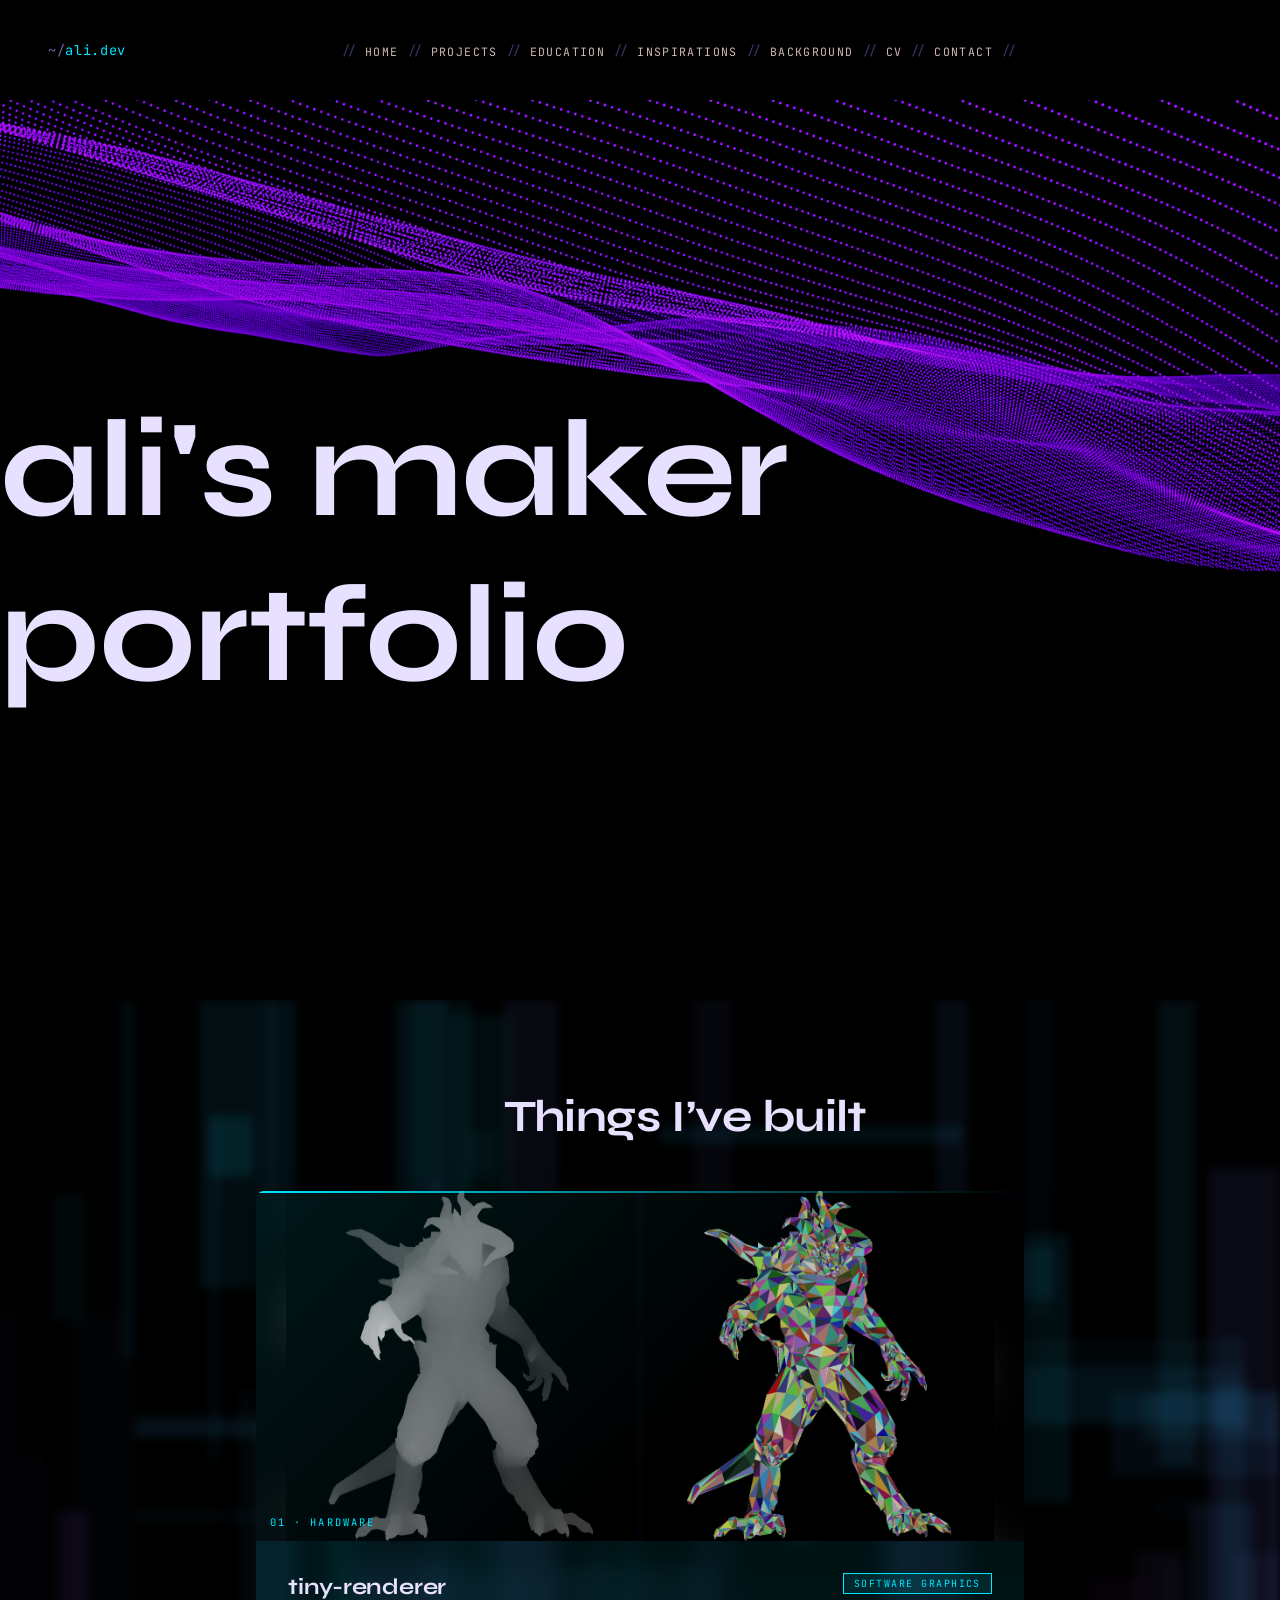
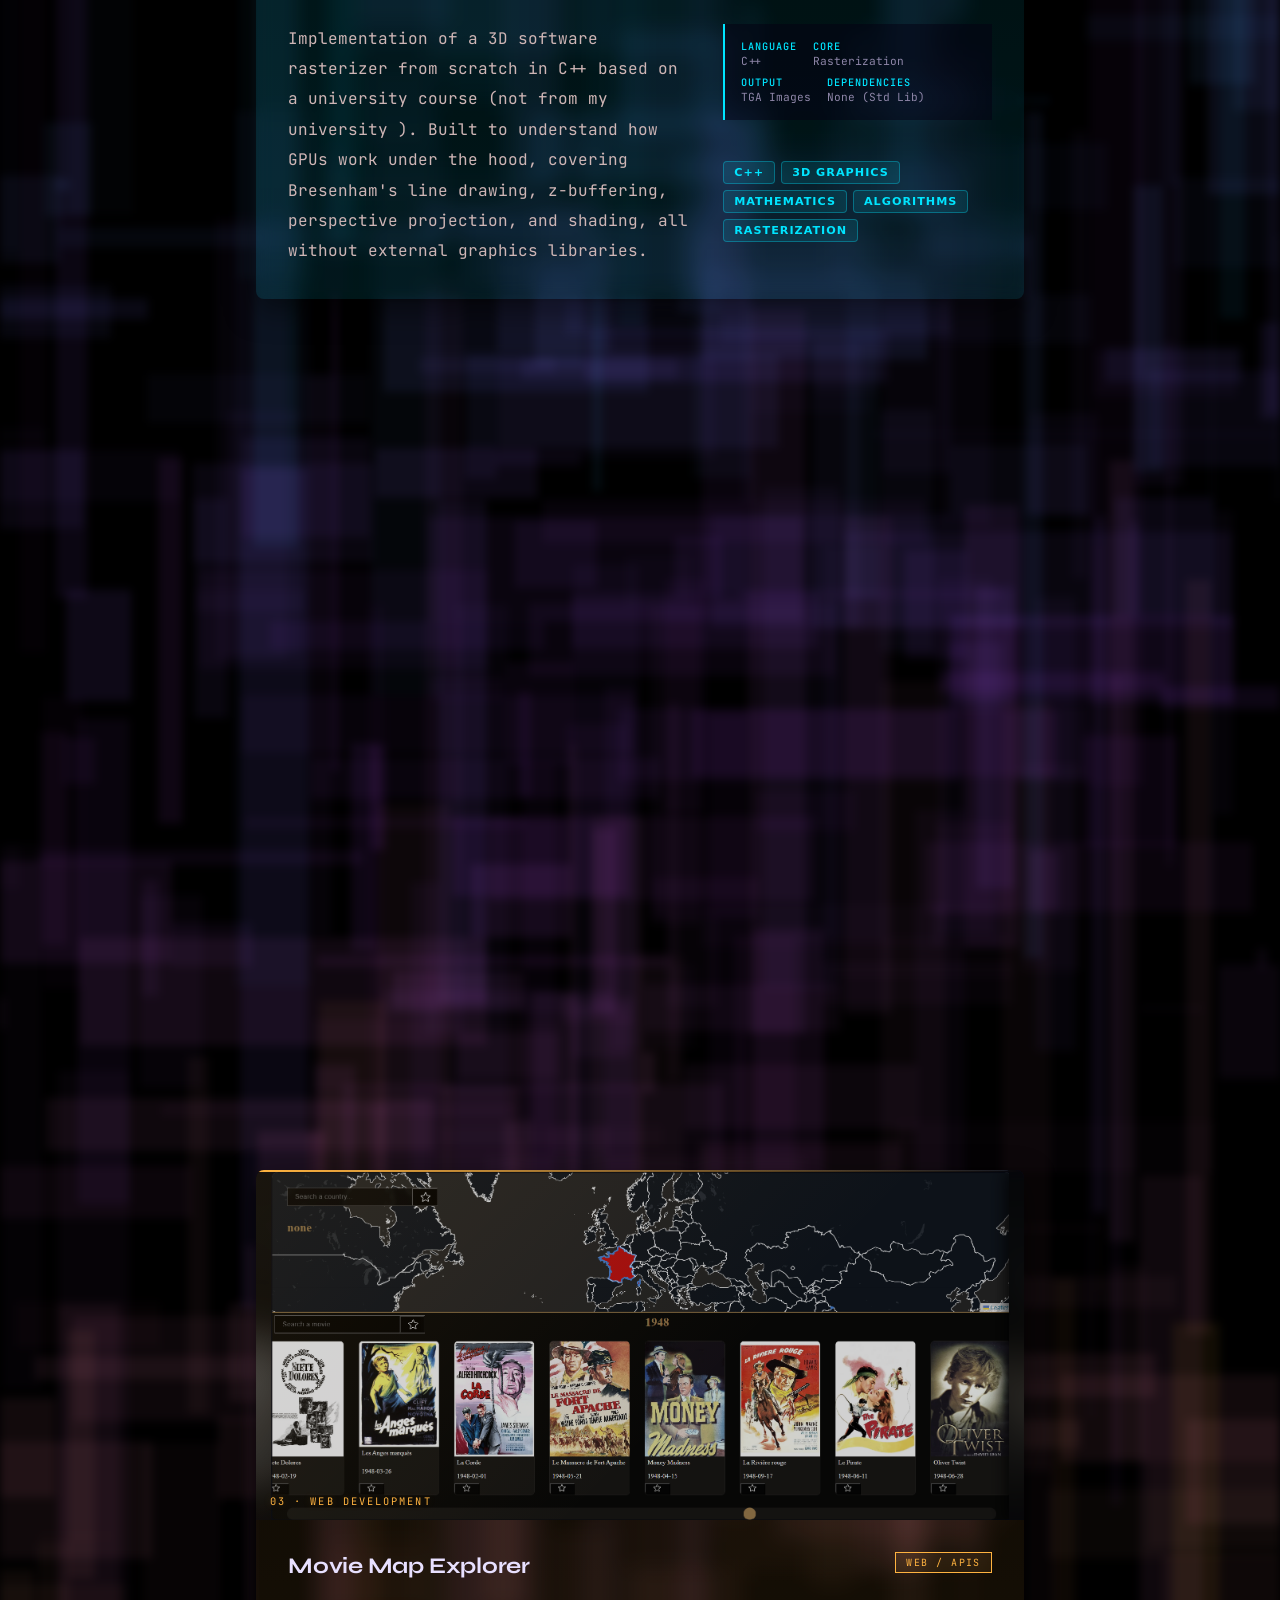
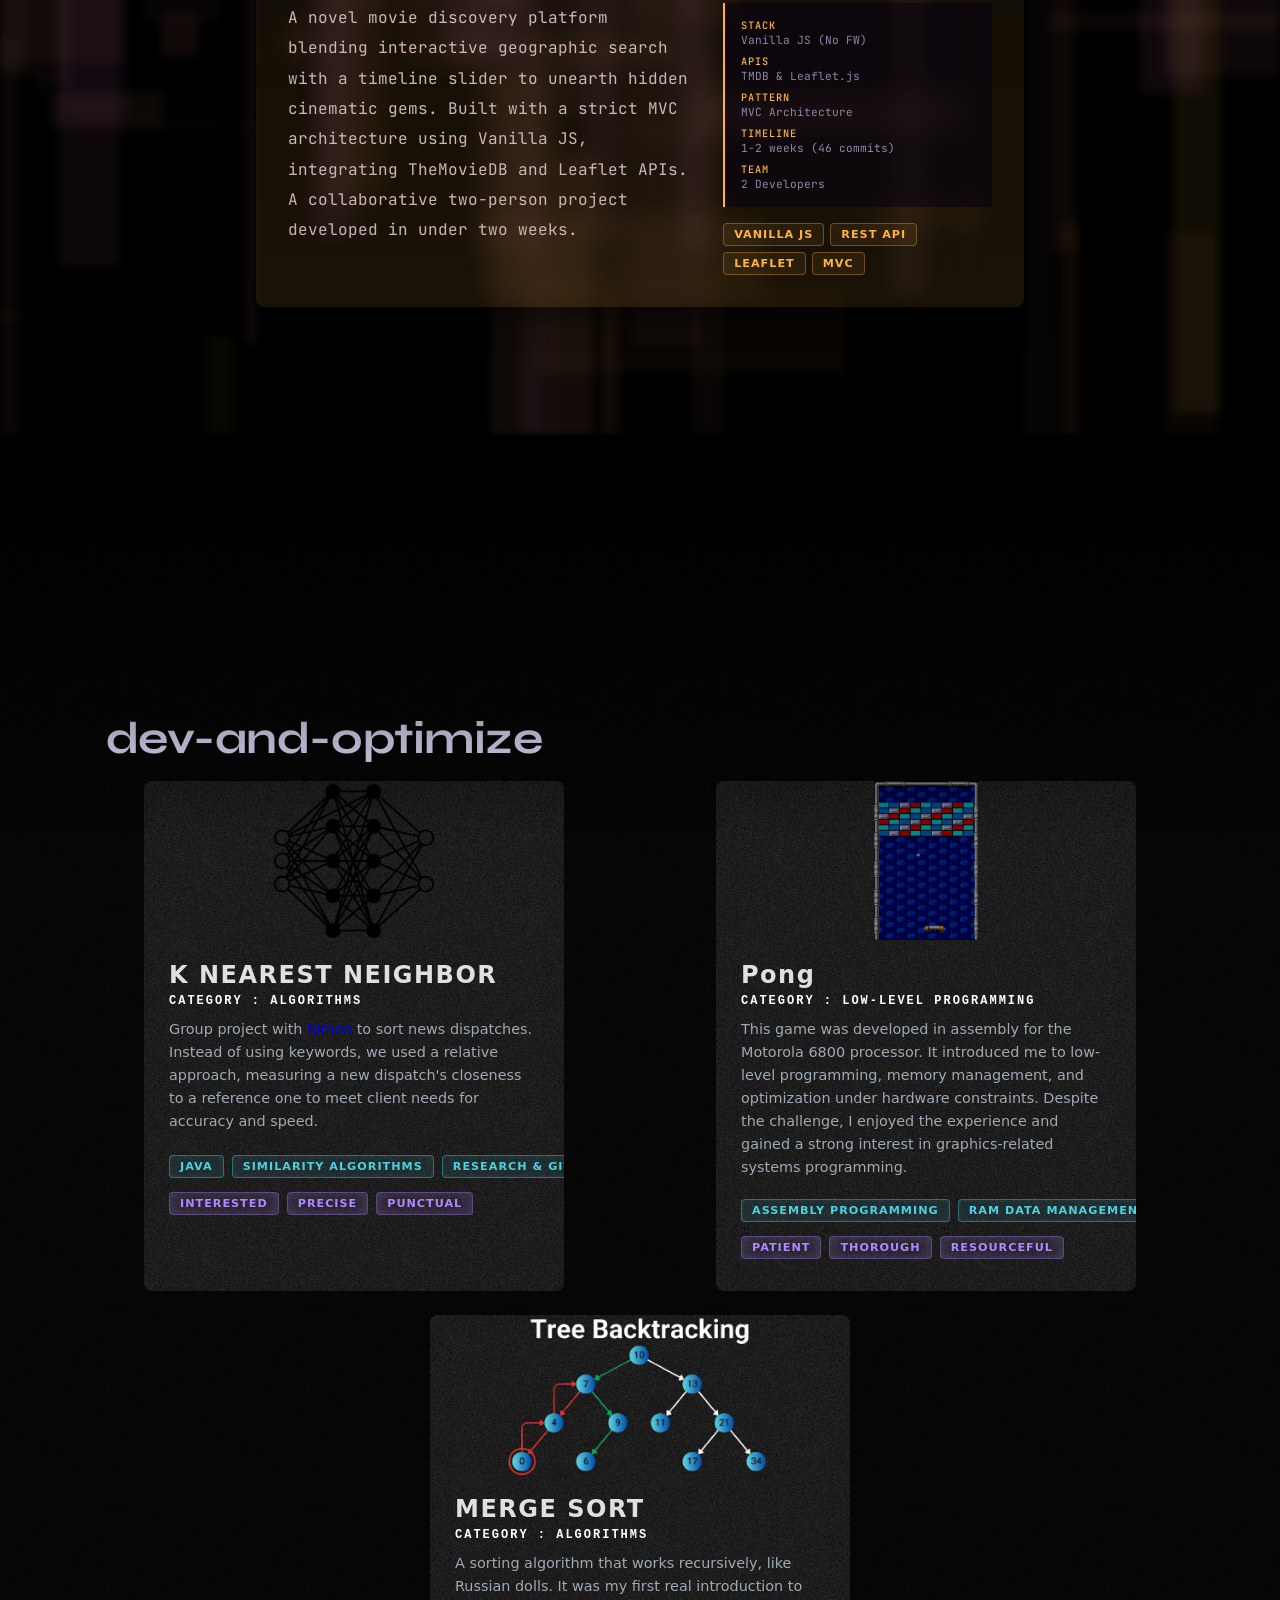
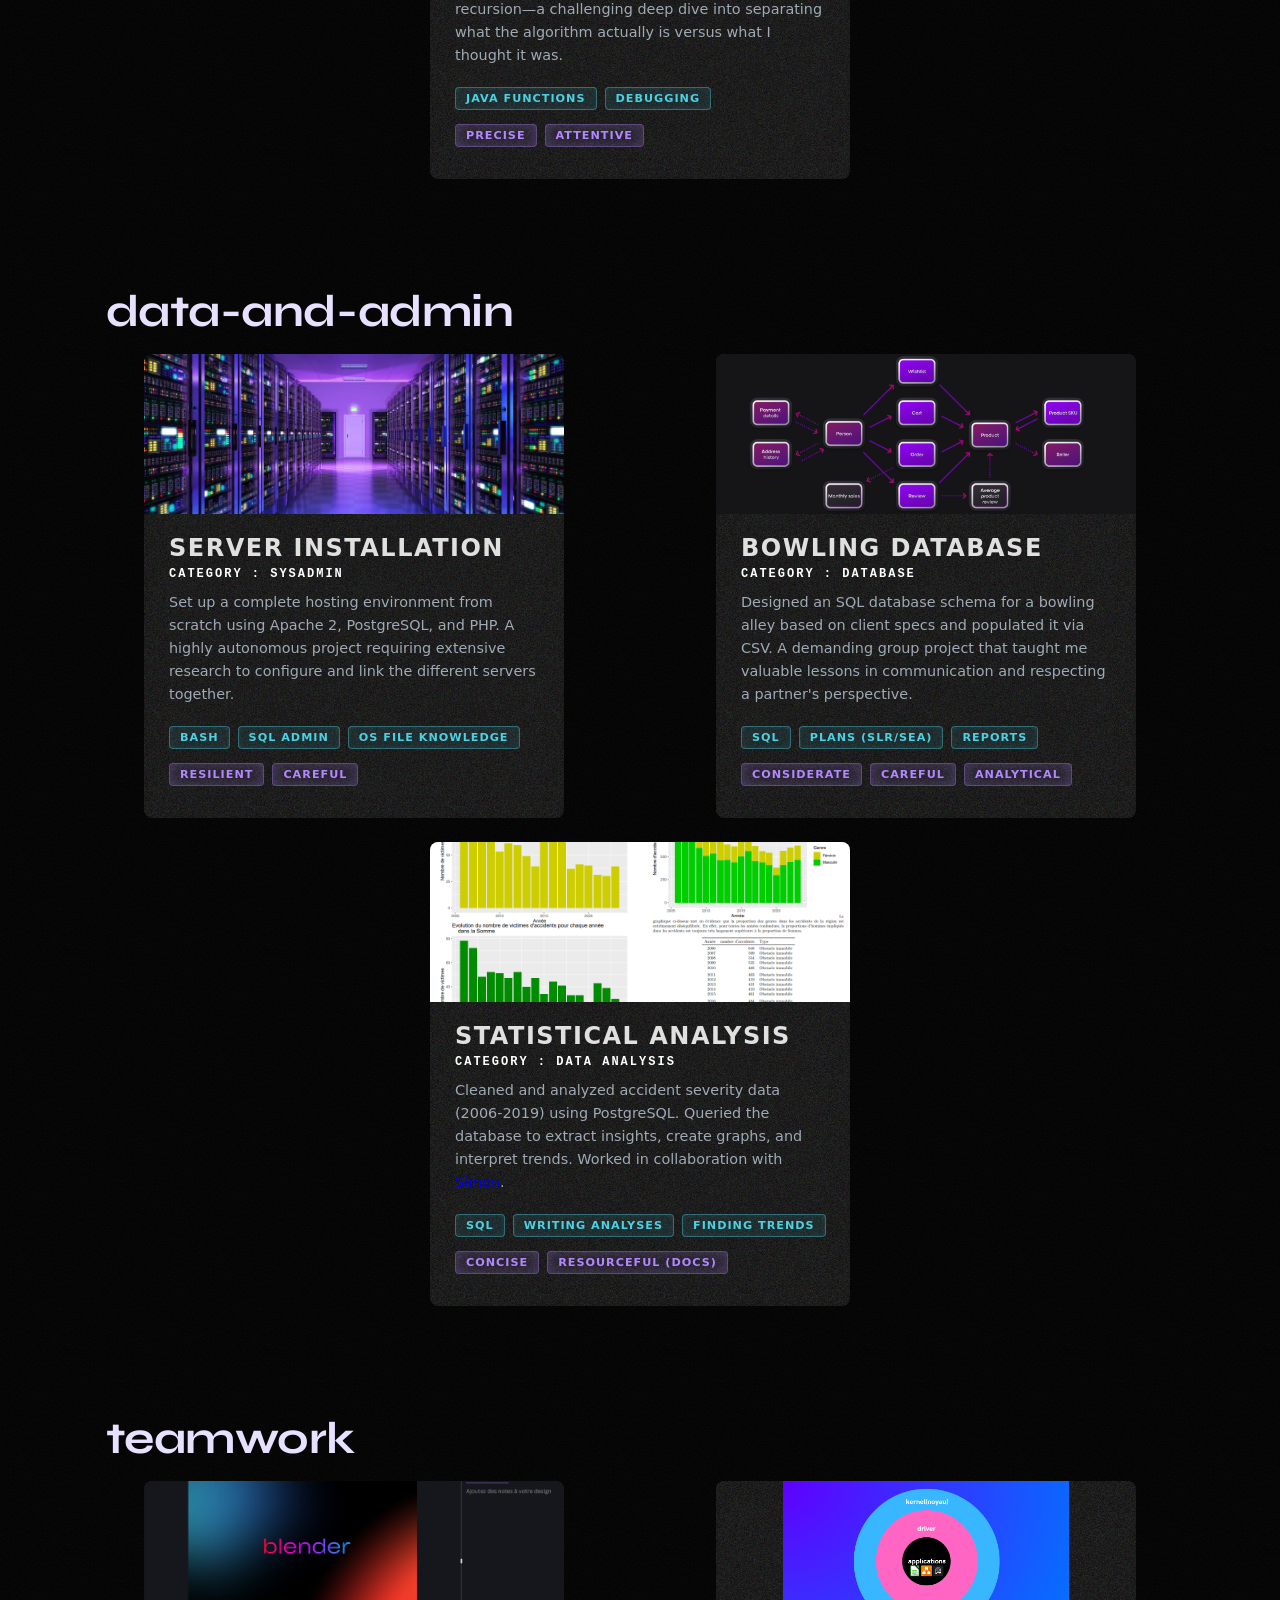
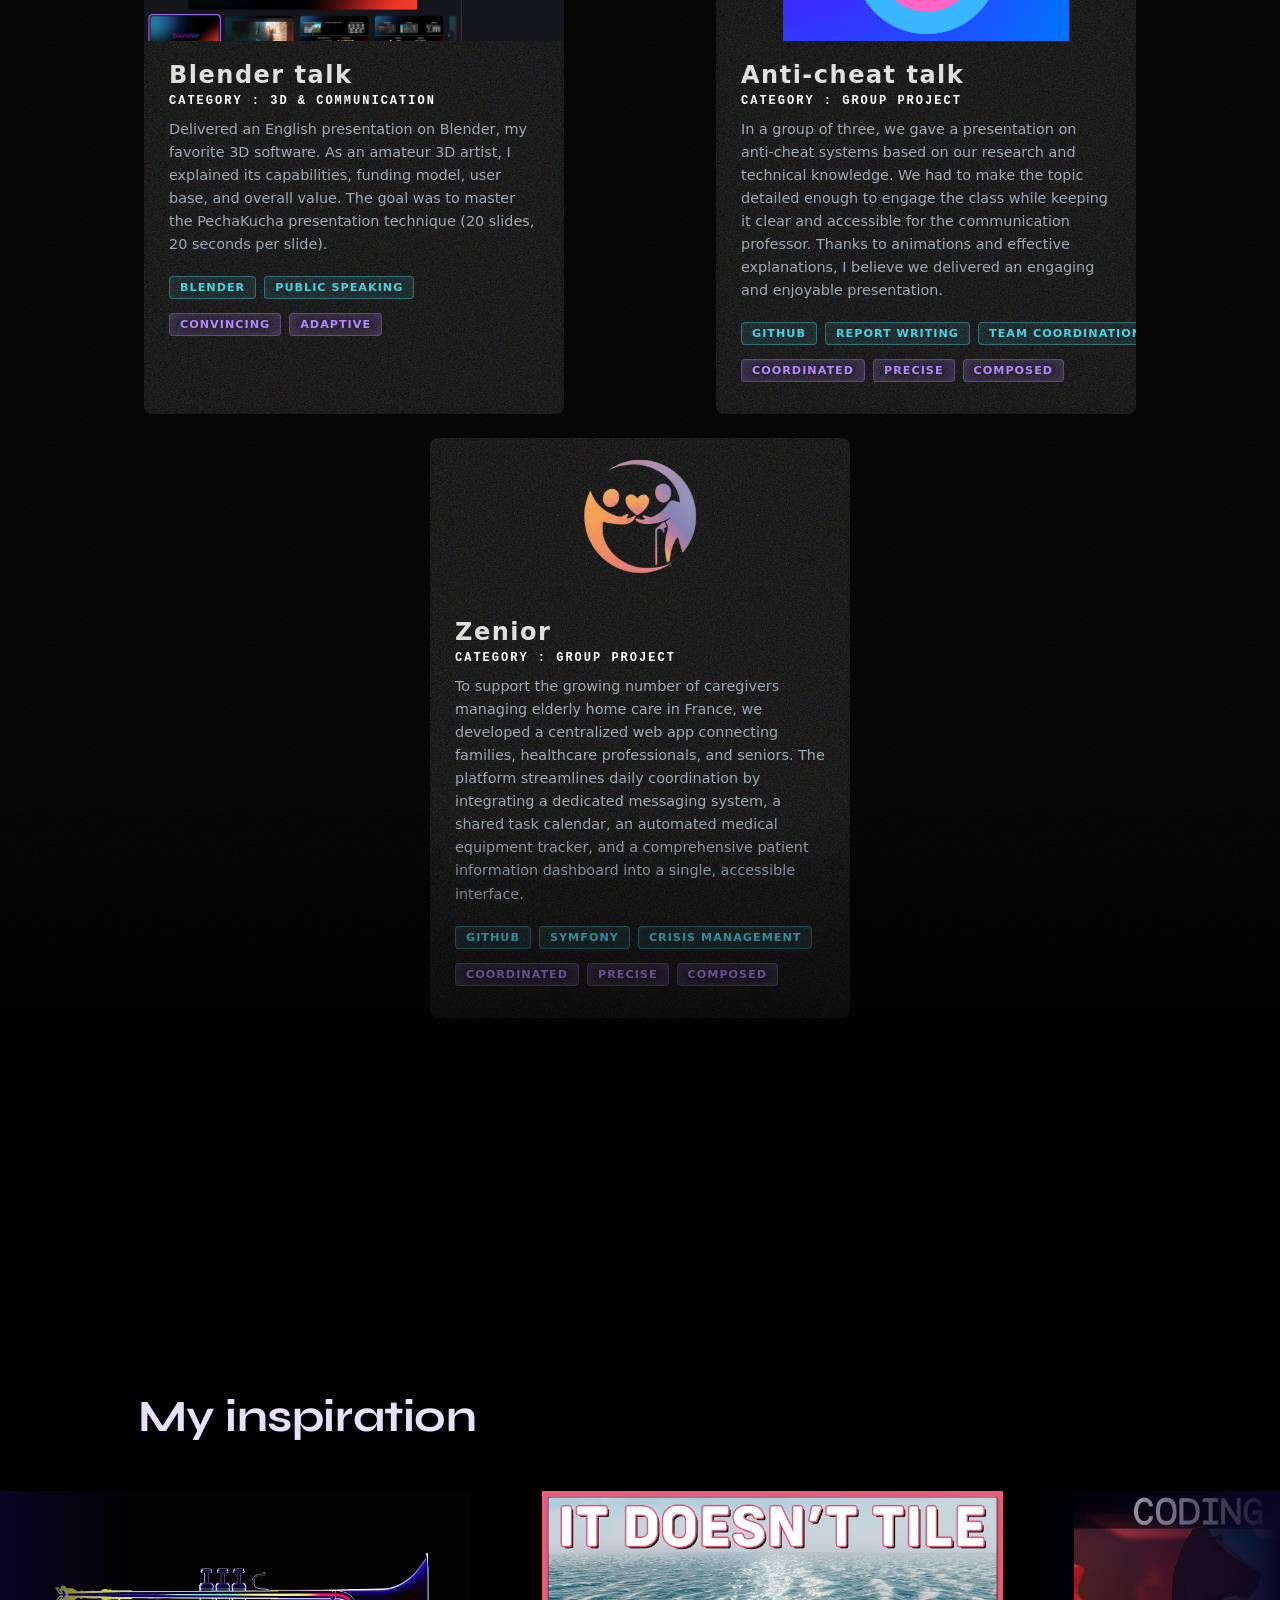
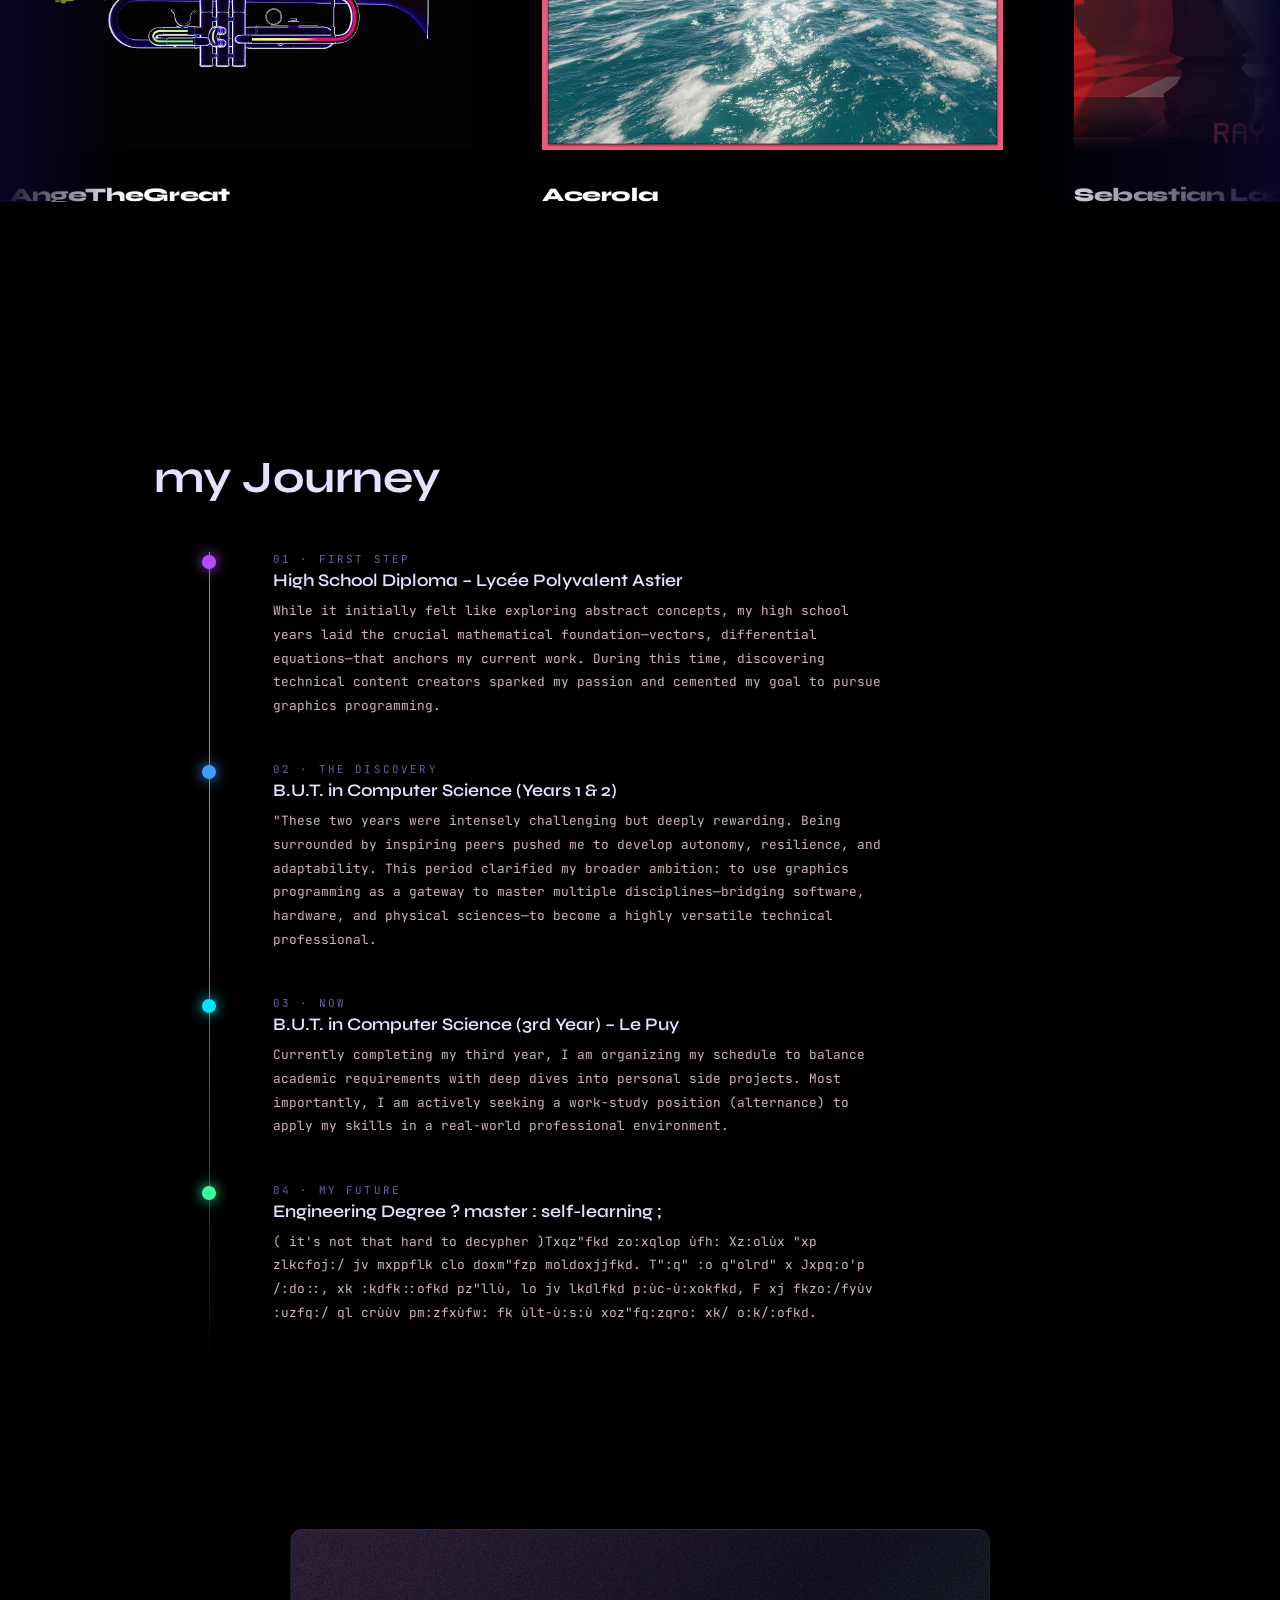
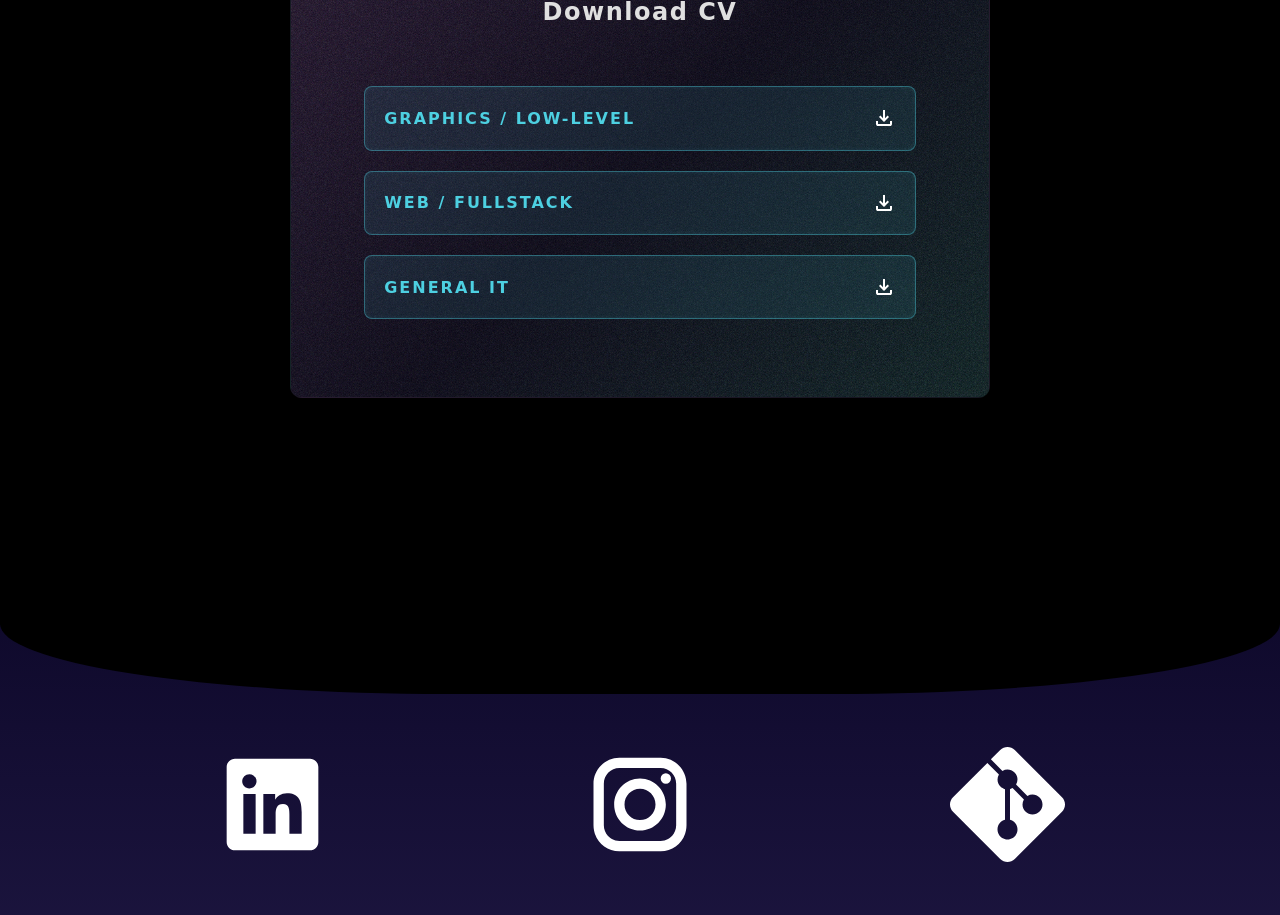
==== commit a00e7f24: "added nav btn" ====
--- a/index.html
+++ b/index.html
@@ -43,6 +43,8 @@
     <li><a href="#gallery">inspirations</a></li>
     <li class="nav-sep">//</li>
     <li><a href="#process">Background</a></li>
+    <li class="nav-sep">//</li>
+    <li><a href="#cv">cv</a></li>
     <li class="nav-sep">//</li>
     <li><a href="#reseaux">Contact</a></li>
     <li class="nav-sep">//</li>
@@ -737,7 +739,7 @@
      ═══════════════════════════════════════ -->
 <section id="cv-section" style="display: flex; justify-content: center; align-items: center; padding: 6rem 1.5rem;">
   
-  <div class="futuristic-card cv-card-permanent reveal">
+  <div class="futuristic-card cv-card-permanent reveal" id="cv">
     <div class="noise detailed-grain"></div>
     
     <div class="card-content" style="position: relative; z-index: 2;">
--- a/style.css
+++ b/style.css
@@ -1372,7 +1372,7 @@
   width: 100%;
   text-align: center;
   padding: 1.2rem !important;
-  font-size: 1.1rem !important;
+  font-size: 1rem !important;
   border-radius: 8px !important;
   display: flex;
   justify-content: space-between;
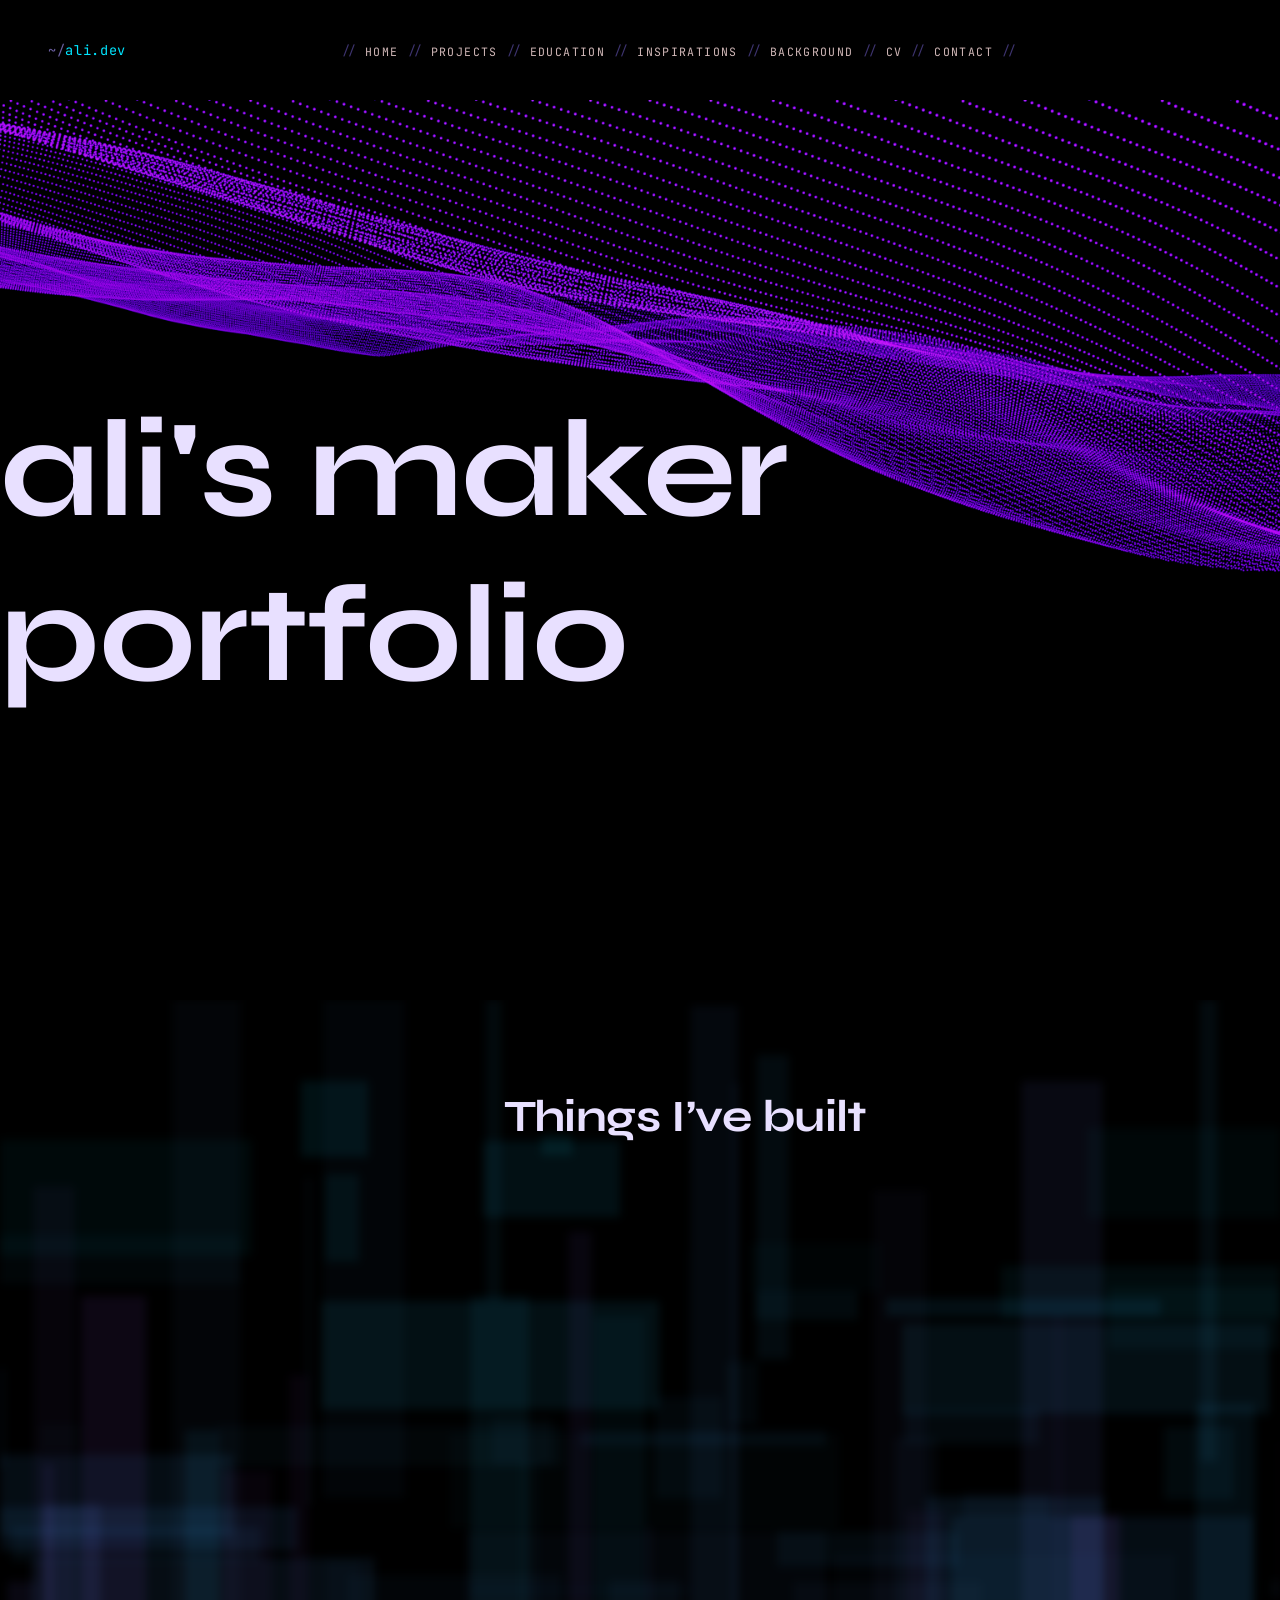
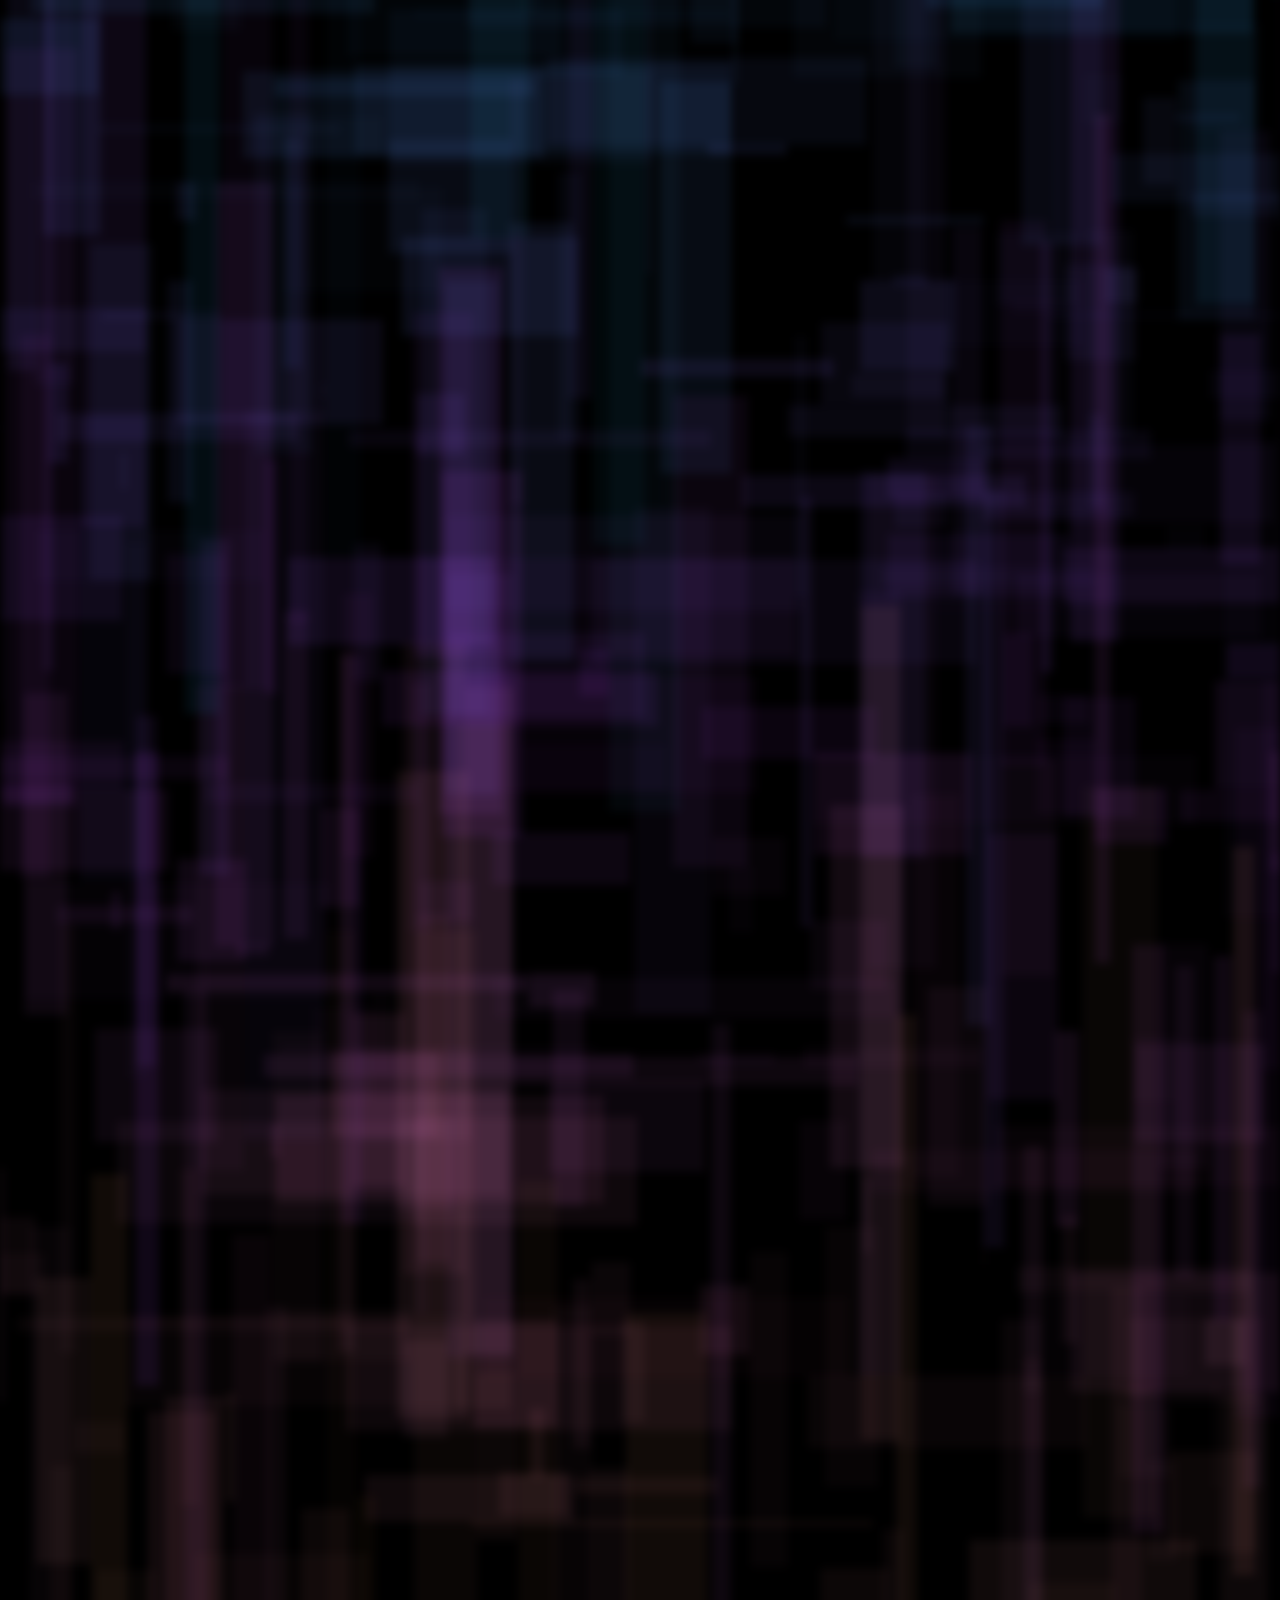
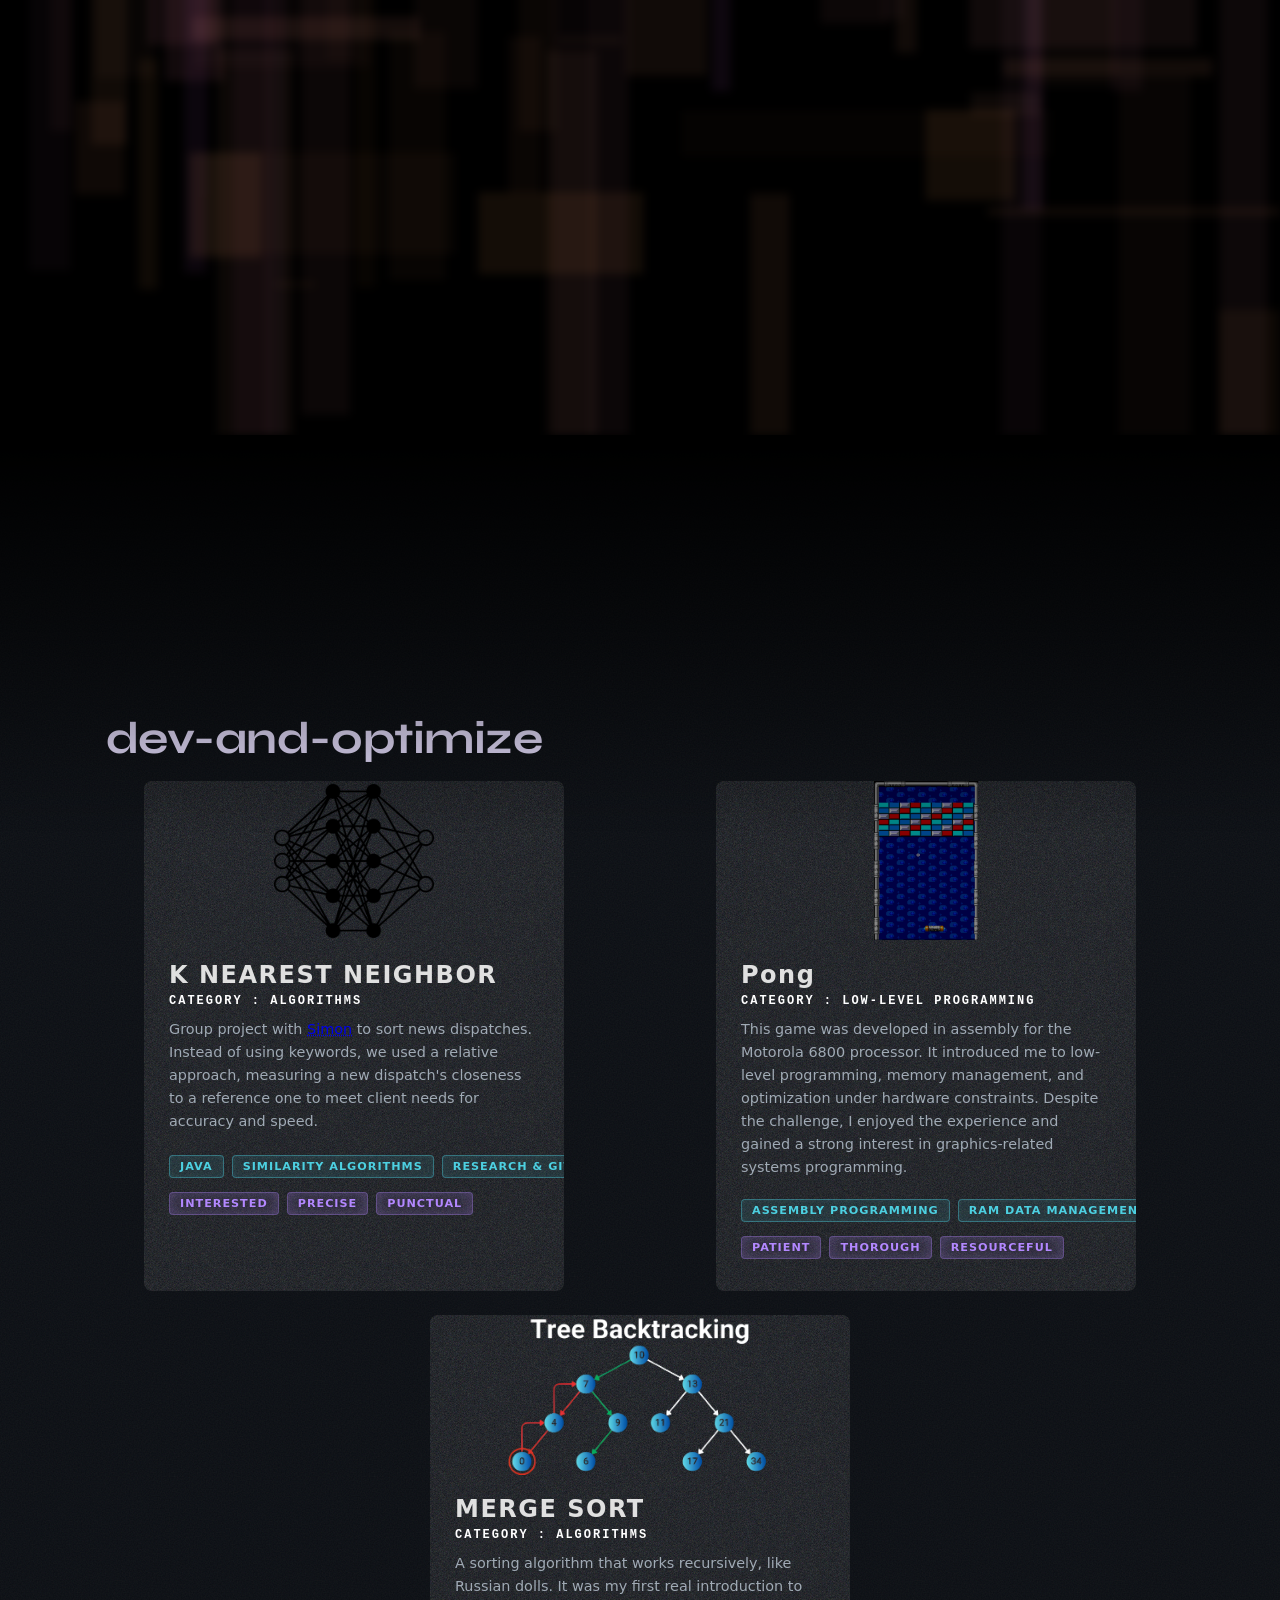
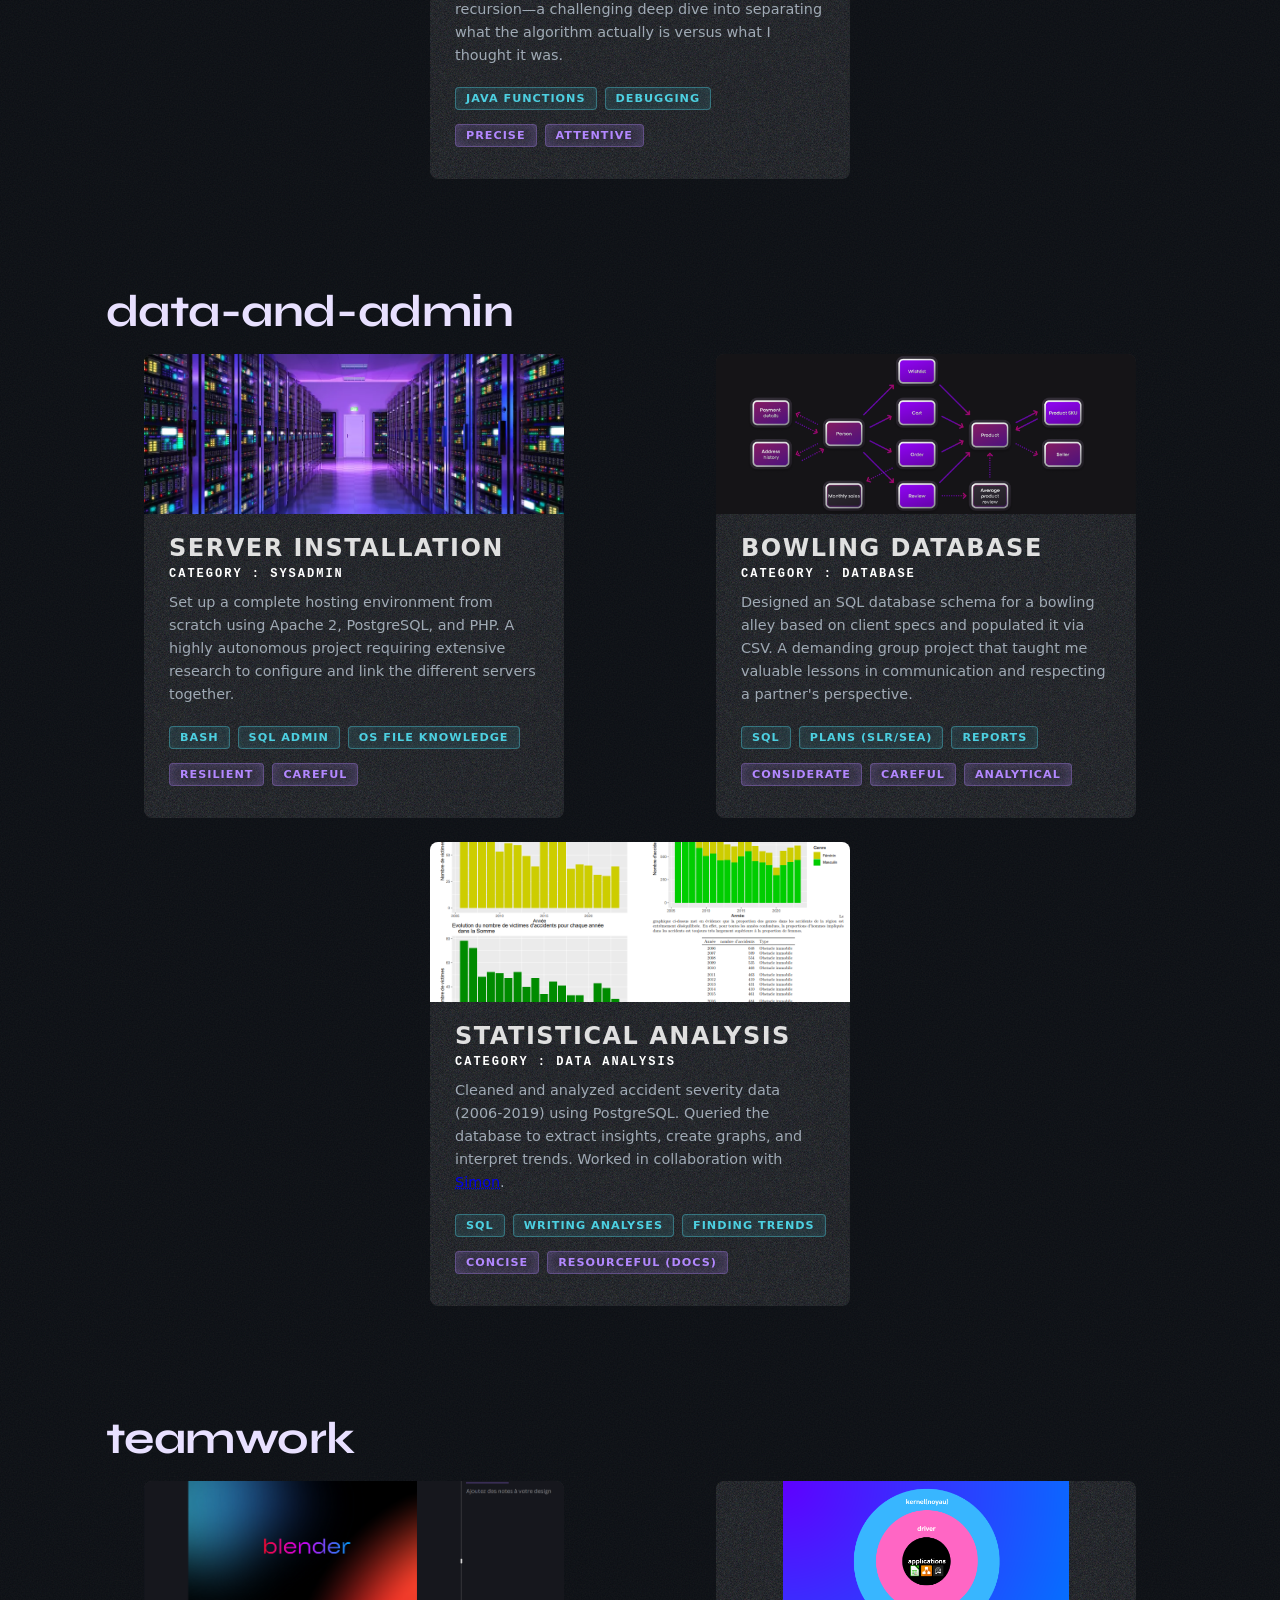
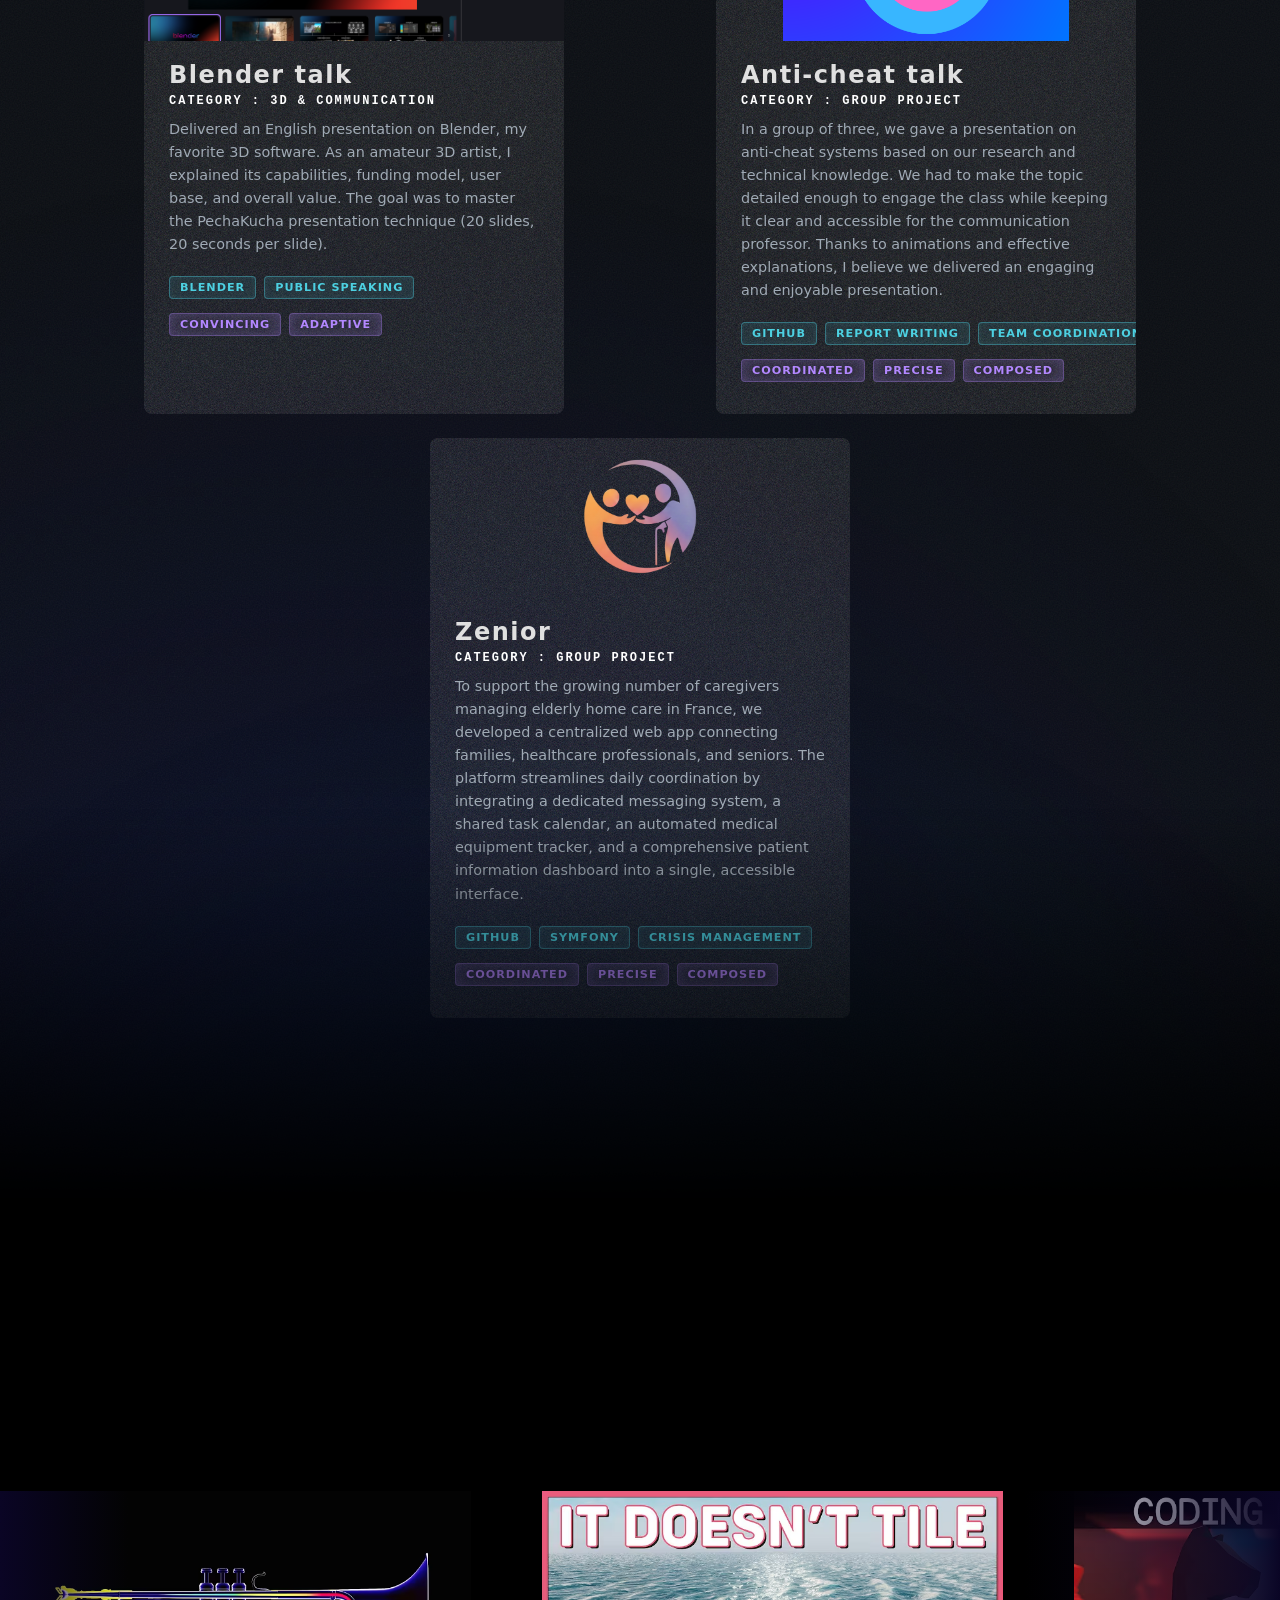
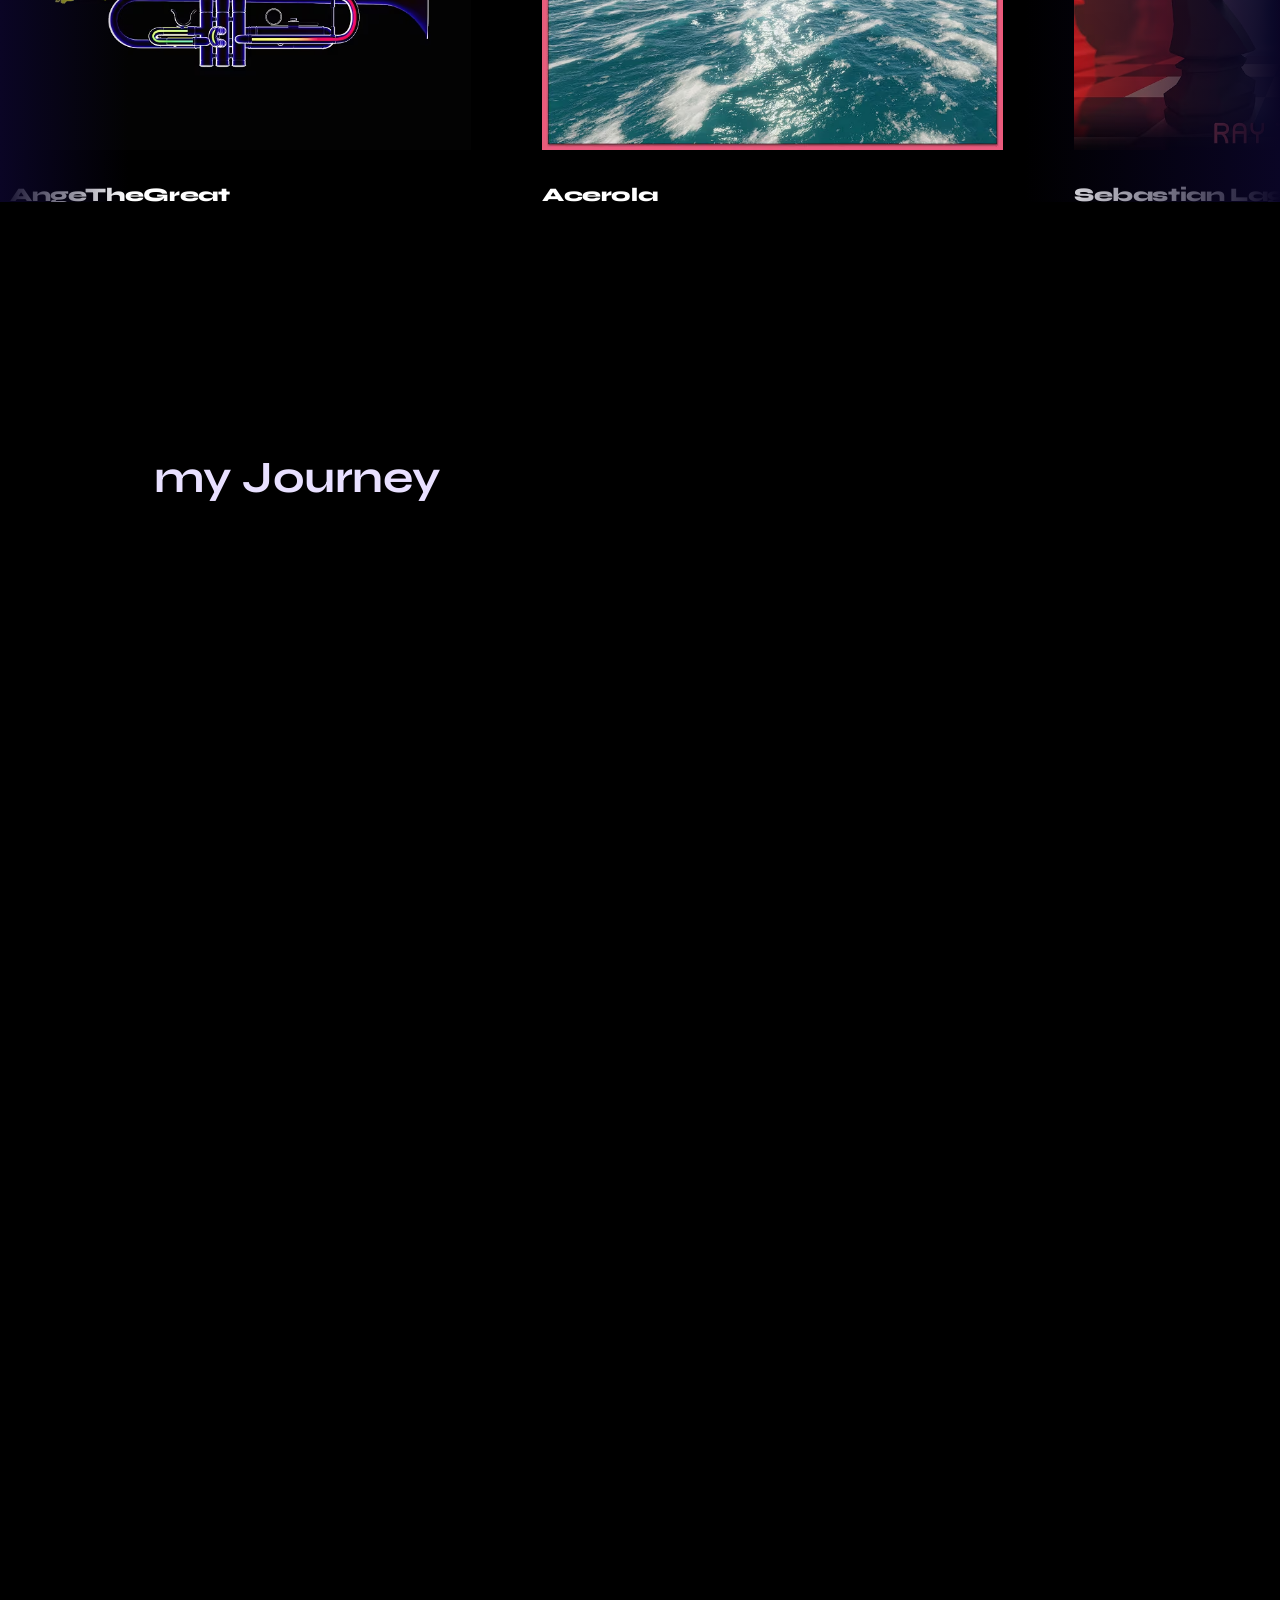
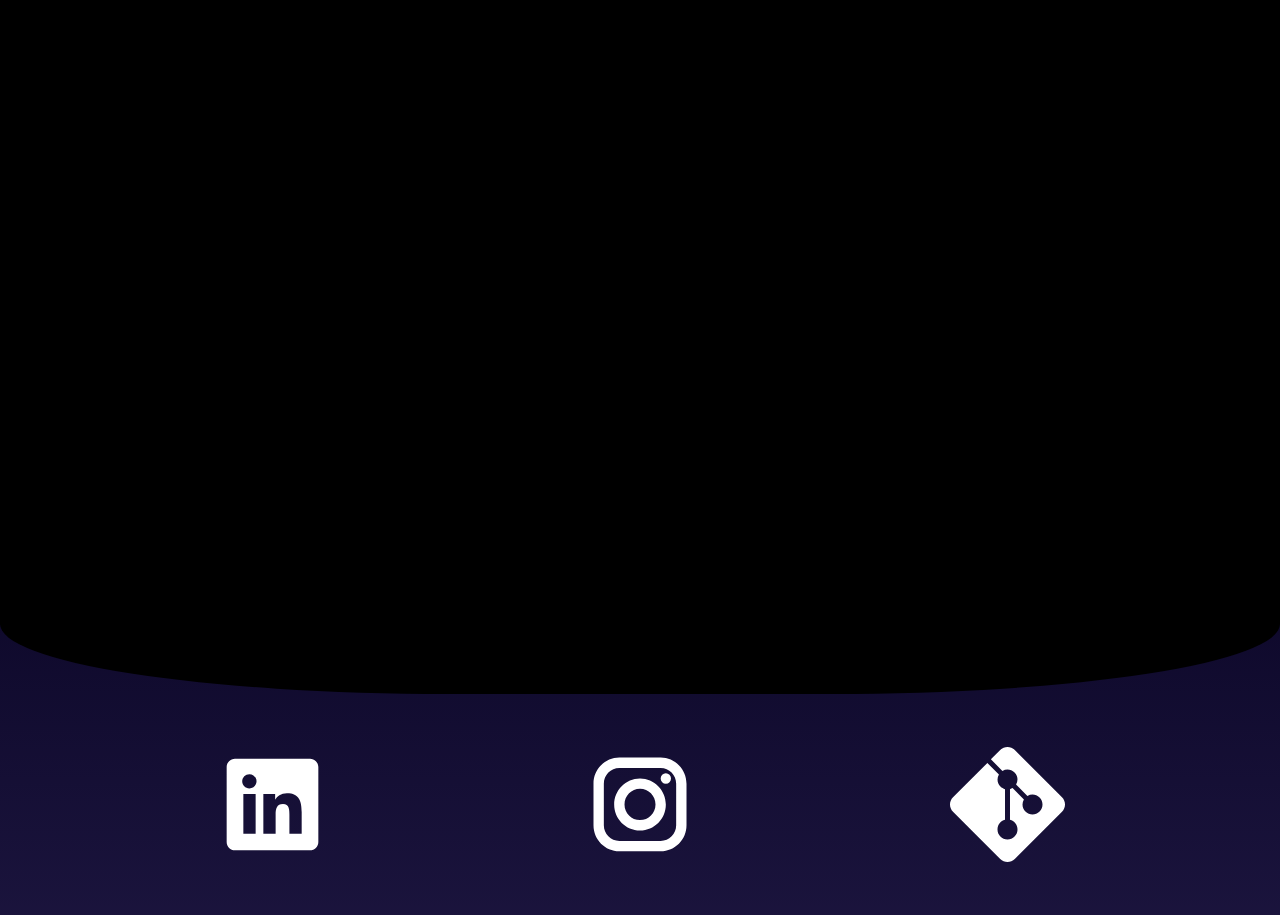
==== commit 88db539f: "added cv" ====
--- a/index.html
+++ b/index.html
@@ -748,23 +748,23 @@
       </div>
       
       <div class="cv-links">
-        <a href="assets/cv/cv-graphics.pdf" download class="cv-item">
+        <a href="assets/cv/alternance-prog-graphiquebut3.pdf" download class="cv-item">
           <span class="tag tag-tech cv-tag">
             Graphics / Low-Level
             <img src="assets/img/logo/download_logo.svg" alt="">
           </span>
         </a>
         
-        <a href="assets/cv/cv-web.pdf" download class="cv-item">
+        <a href="assets/cv/alternance-but3-web-it.pdf" download class="cv-item">
           <span class="tag tag-tech cv-tag">
             Web / Fullstack <img src="assets/img/logo/download_logo.svg" alt="">
           </span>
           
         </a>
         
-        <a href="assets/cv/cv-general.pdf" download class="cv-item">
+        <a href="assets/cv/Copie de alternance-but3-web-sys-admin.pdf" download class="cv-item">
           <span class="tag tag-tech cv-tag">
-            General IT<img src="assets/img/logo/download_logo.svg" alt=""> 
+            Data / SysAdmin<img src="assets/img/logo/download_logo.svg" alt=""> 
           </span>
         </a>
       </div>
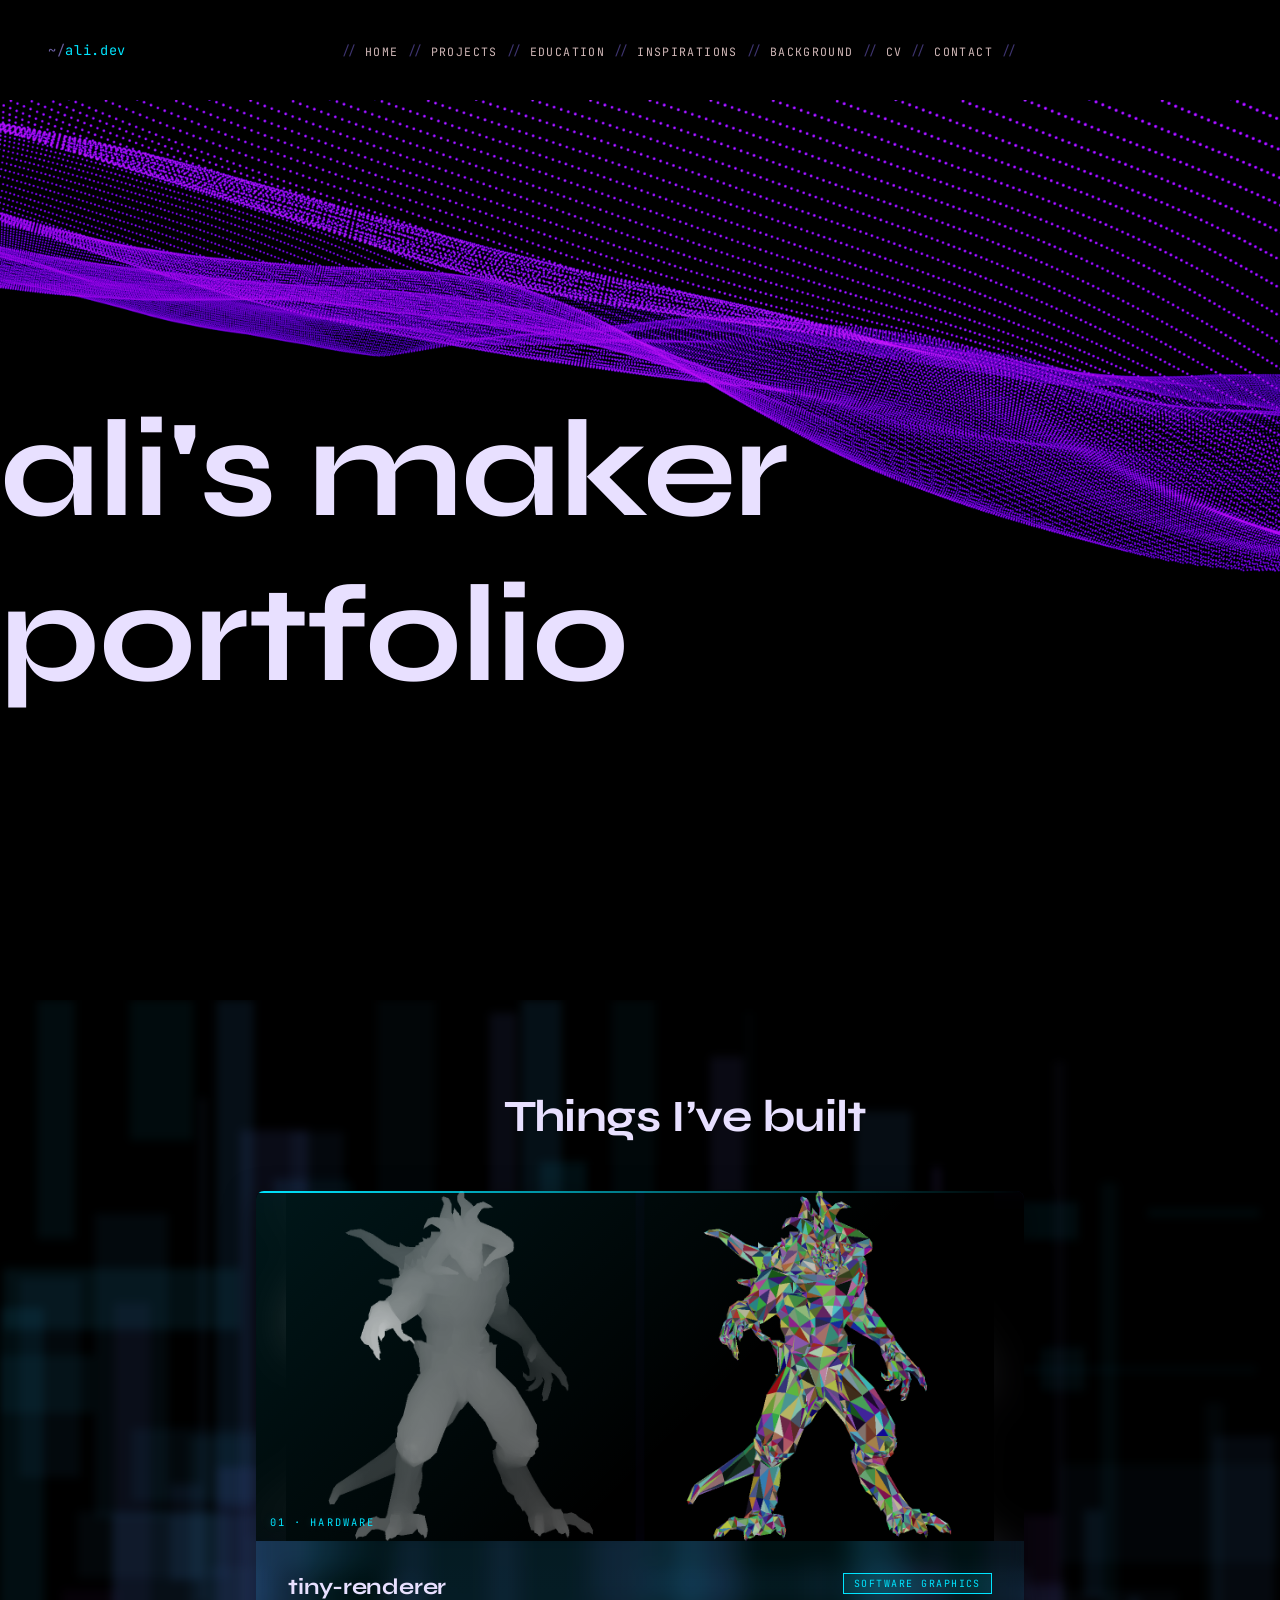
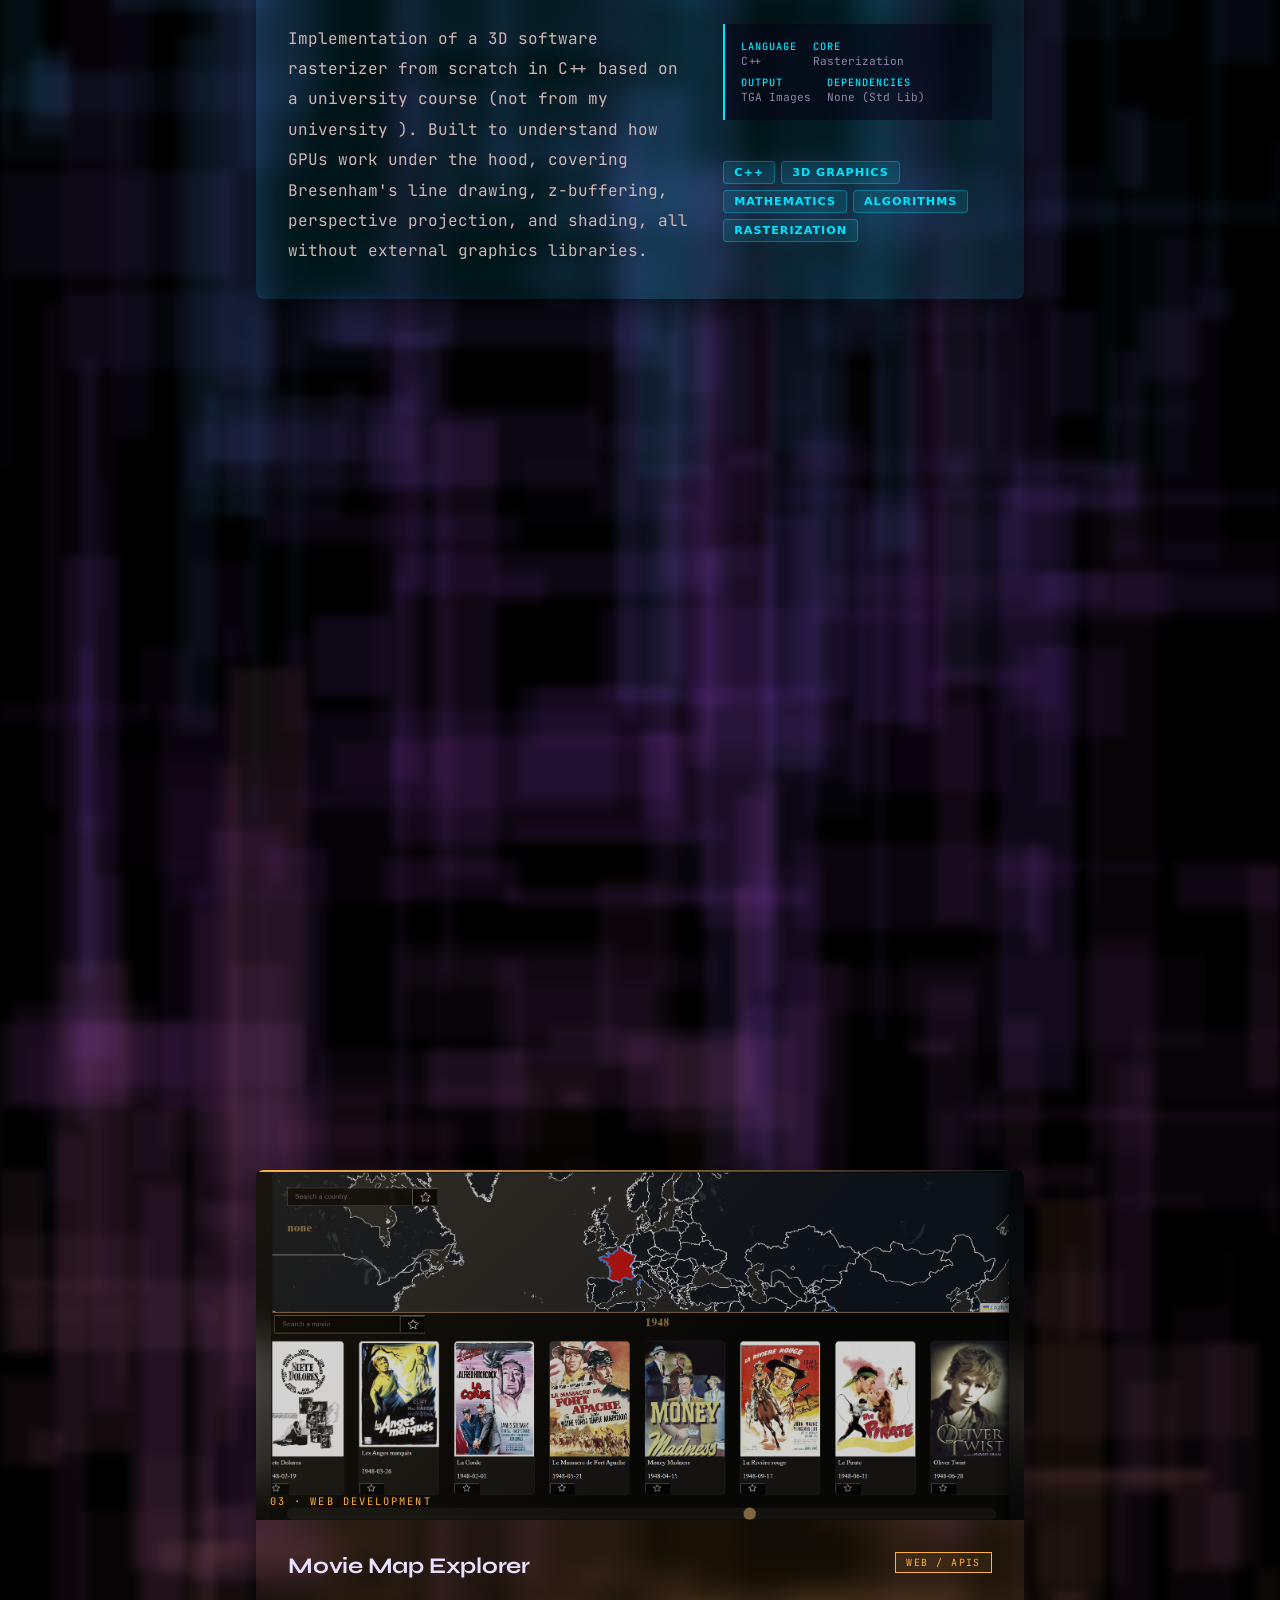
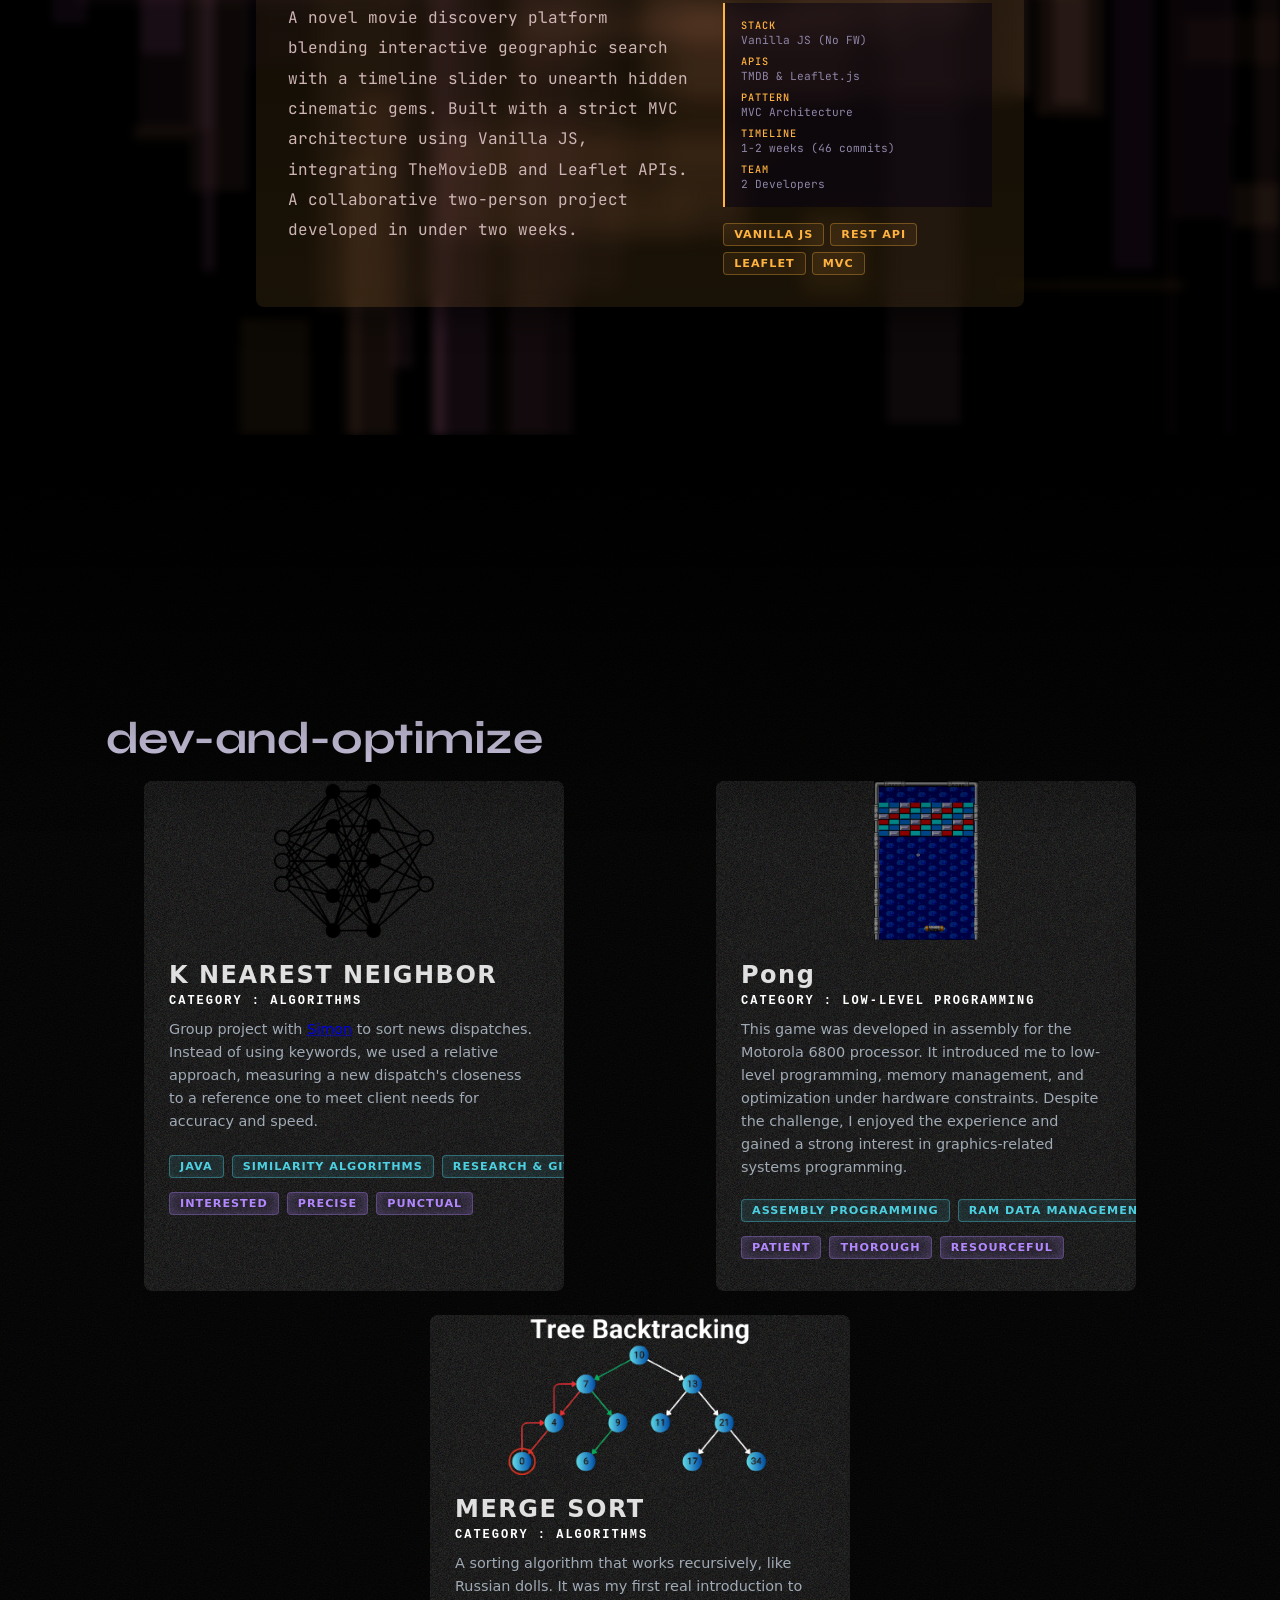
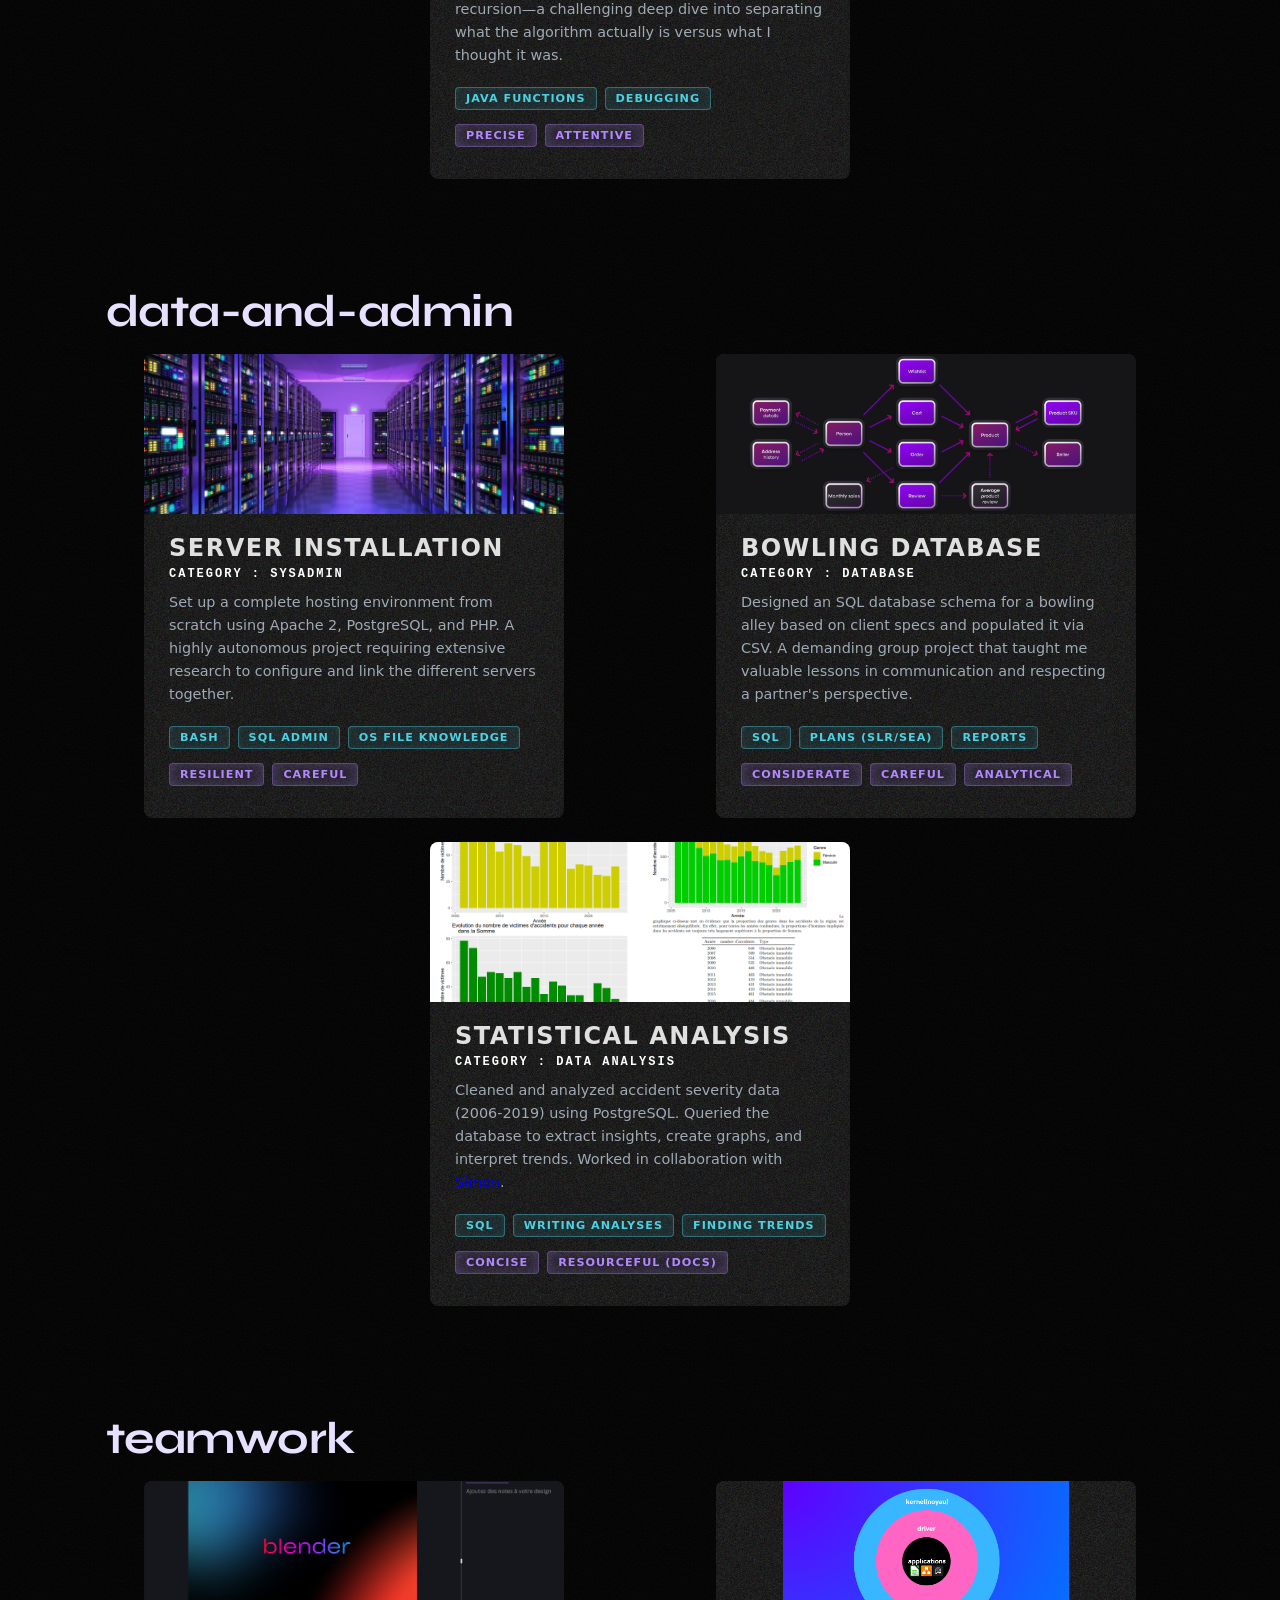
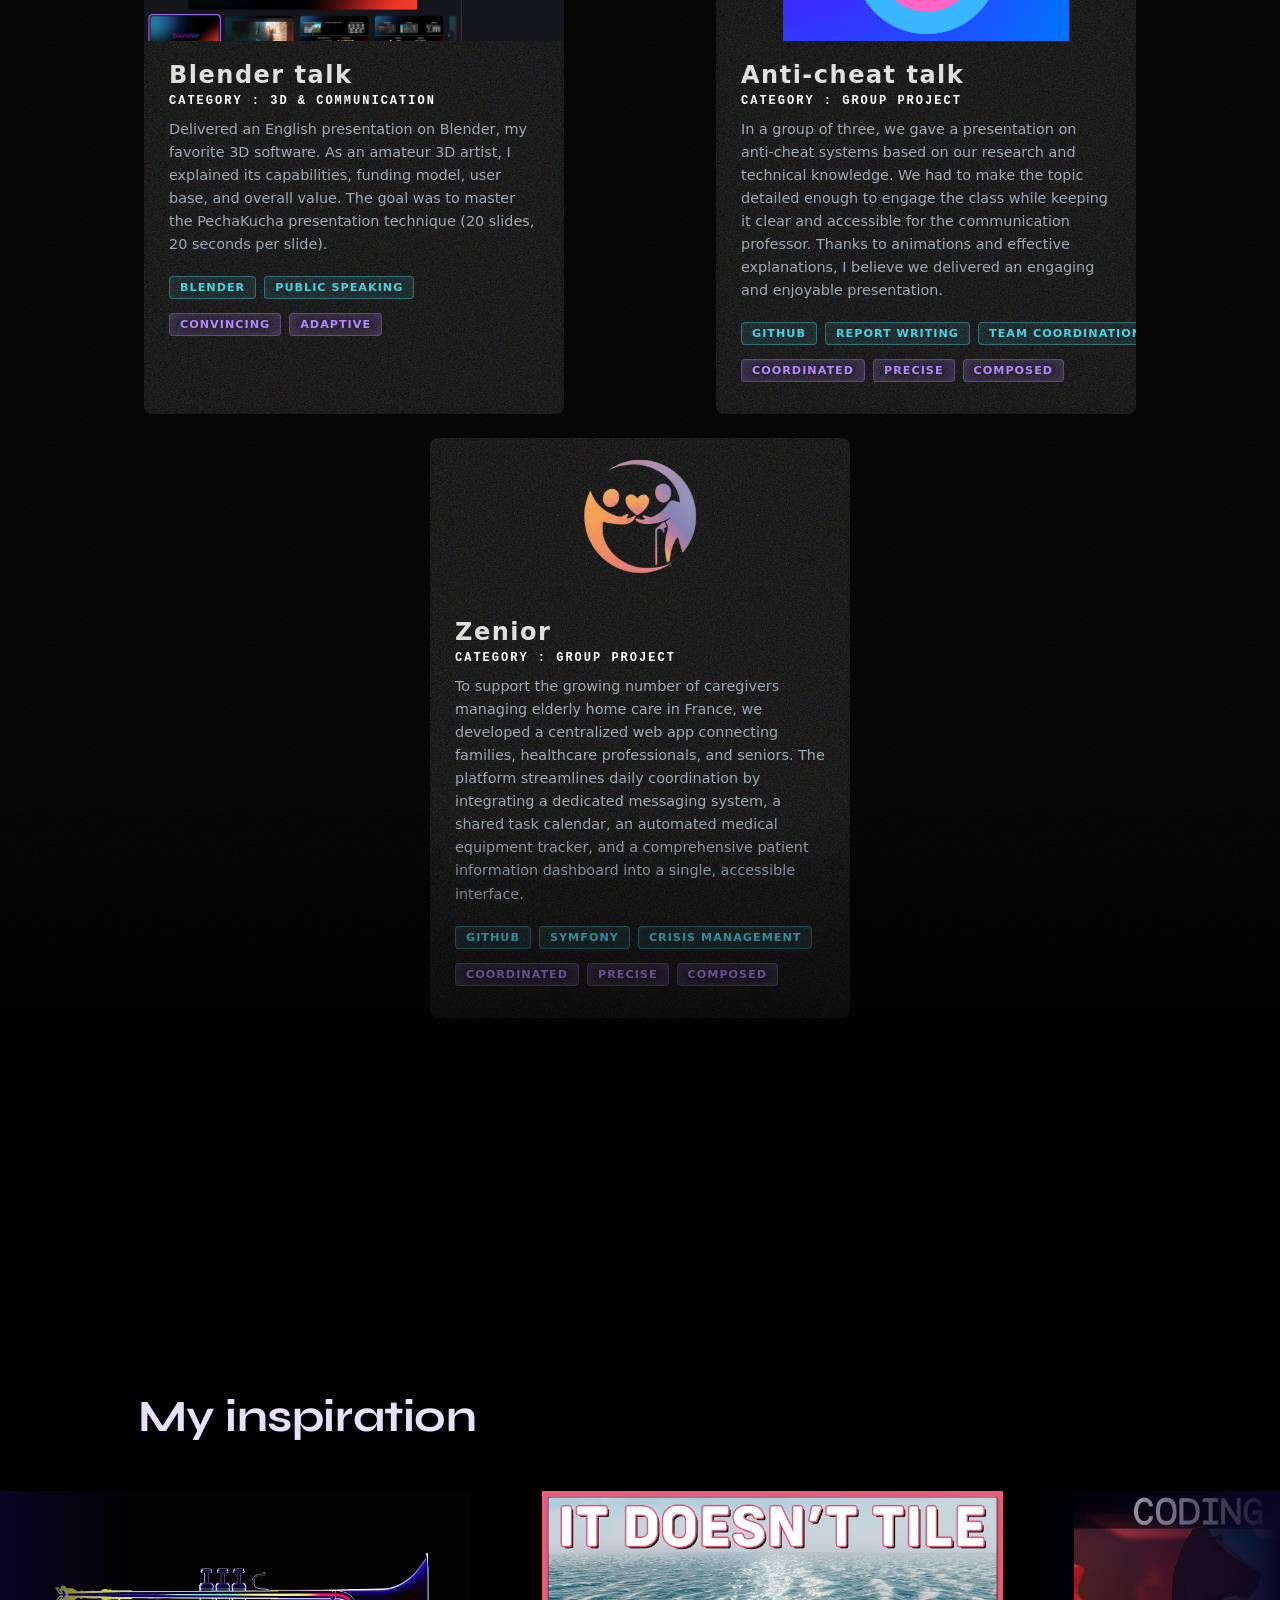
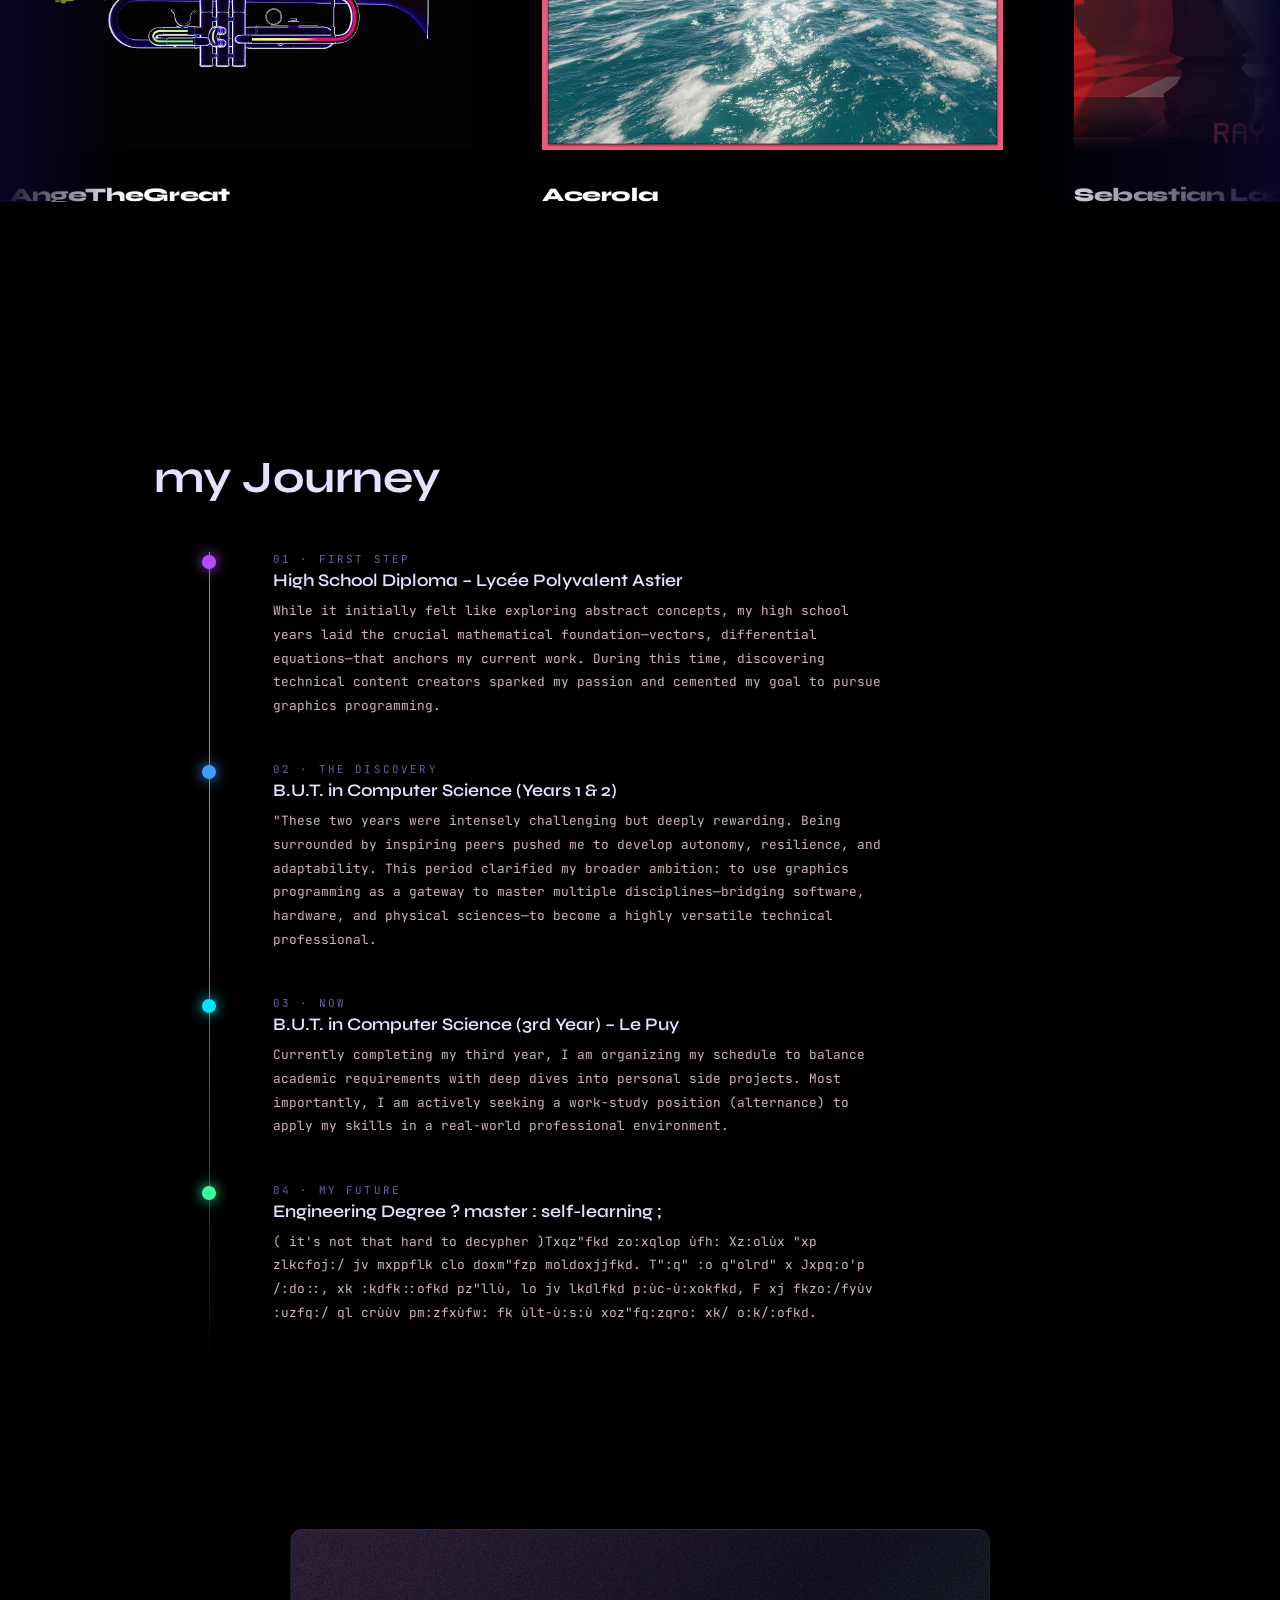
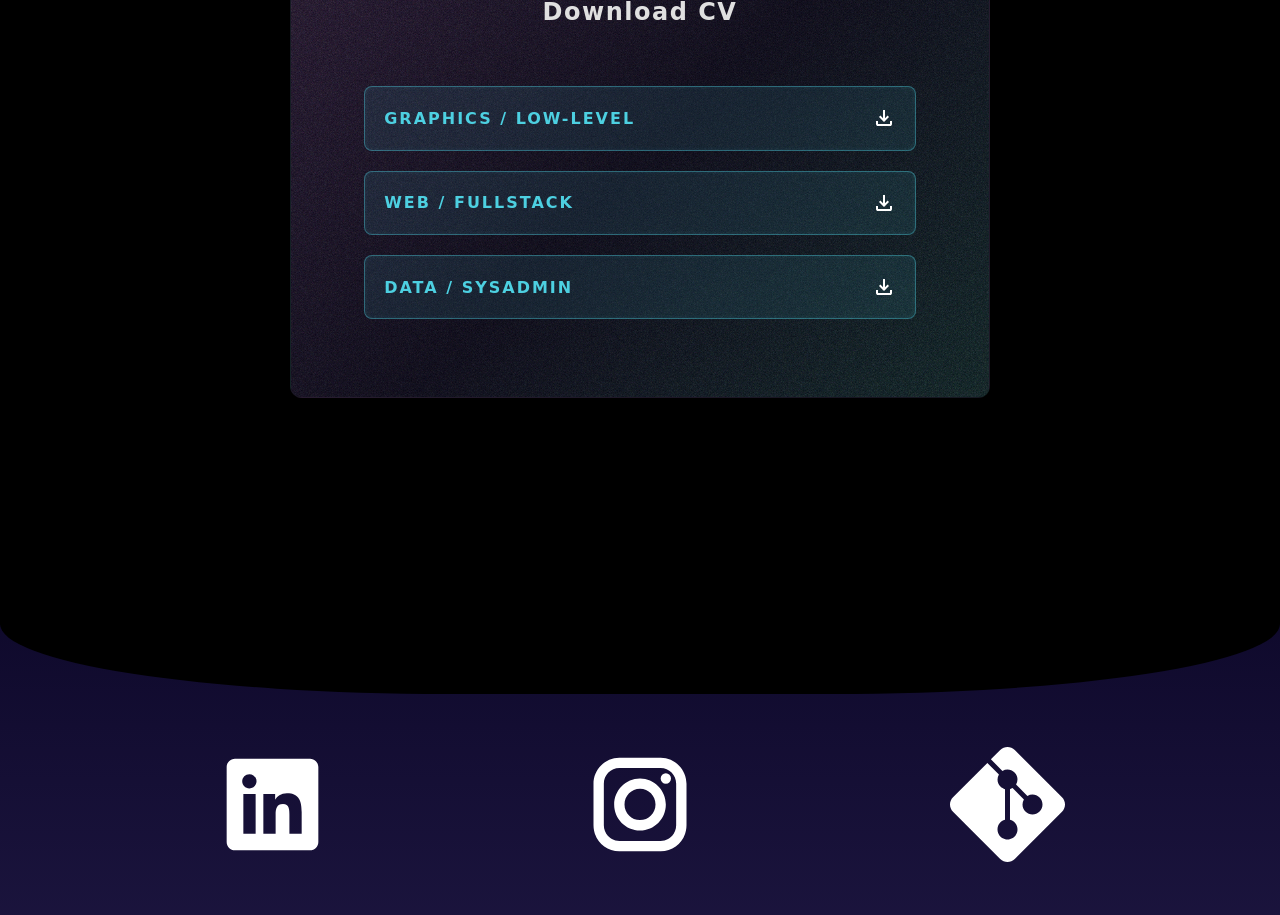
==== commit 74d0008f: "chnaged simon linkedin to his portfolio" ====
--- a/index.html
+++ b/index.html
@@ -278,7 +278,7 @@
               <h2 class="project-title">K NEAREST NEIGHBOR</h2>
               <h3 class="project-category">CATEGORY : ALGORITHMS</h3>
               <p class="project-description">
-                Group project with <a href="https://www.linkedin.com/in/simon-favreau-9138a5397/" class="lien">Simon</a> to sort news dispatches. Instead of using
+                Group project with <a href="https://favreau.alwaysdata.net/accueil.html" class="lien">Simon</a> to sort news dispatches. Instead of using
                 keywords, we used a relative approach, measuring a new dispatch's closeness to a reference one to meet
                 client needs for accuracy and speed.
               </p>
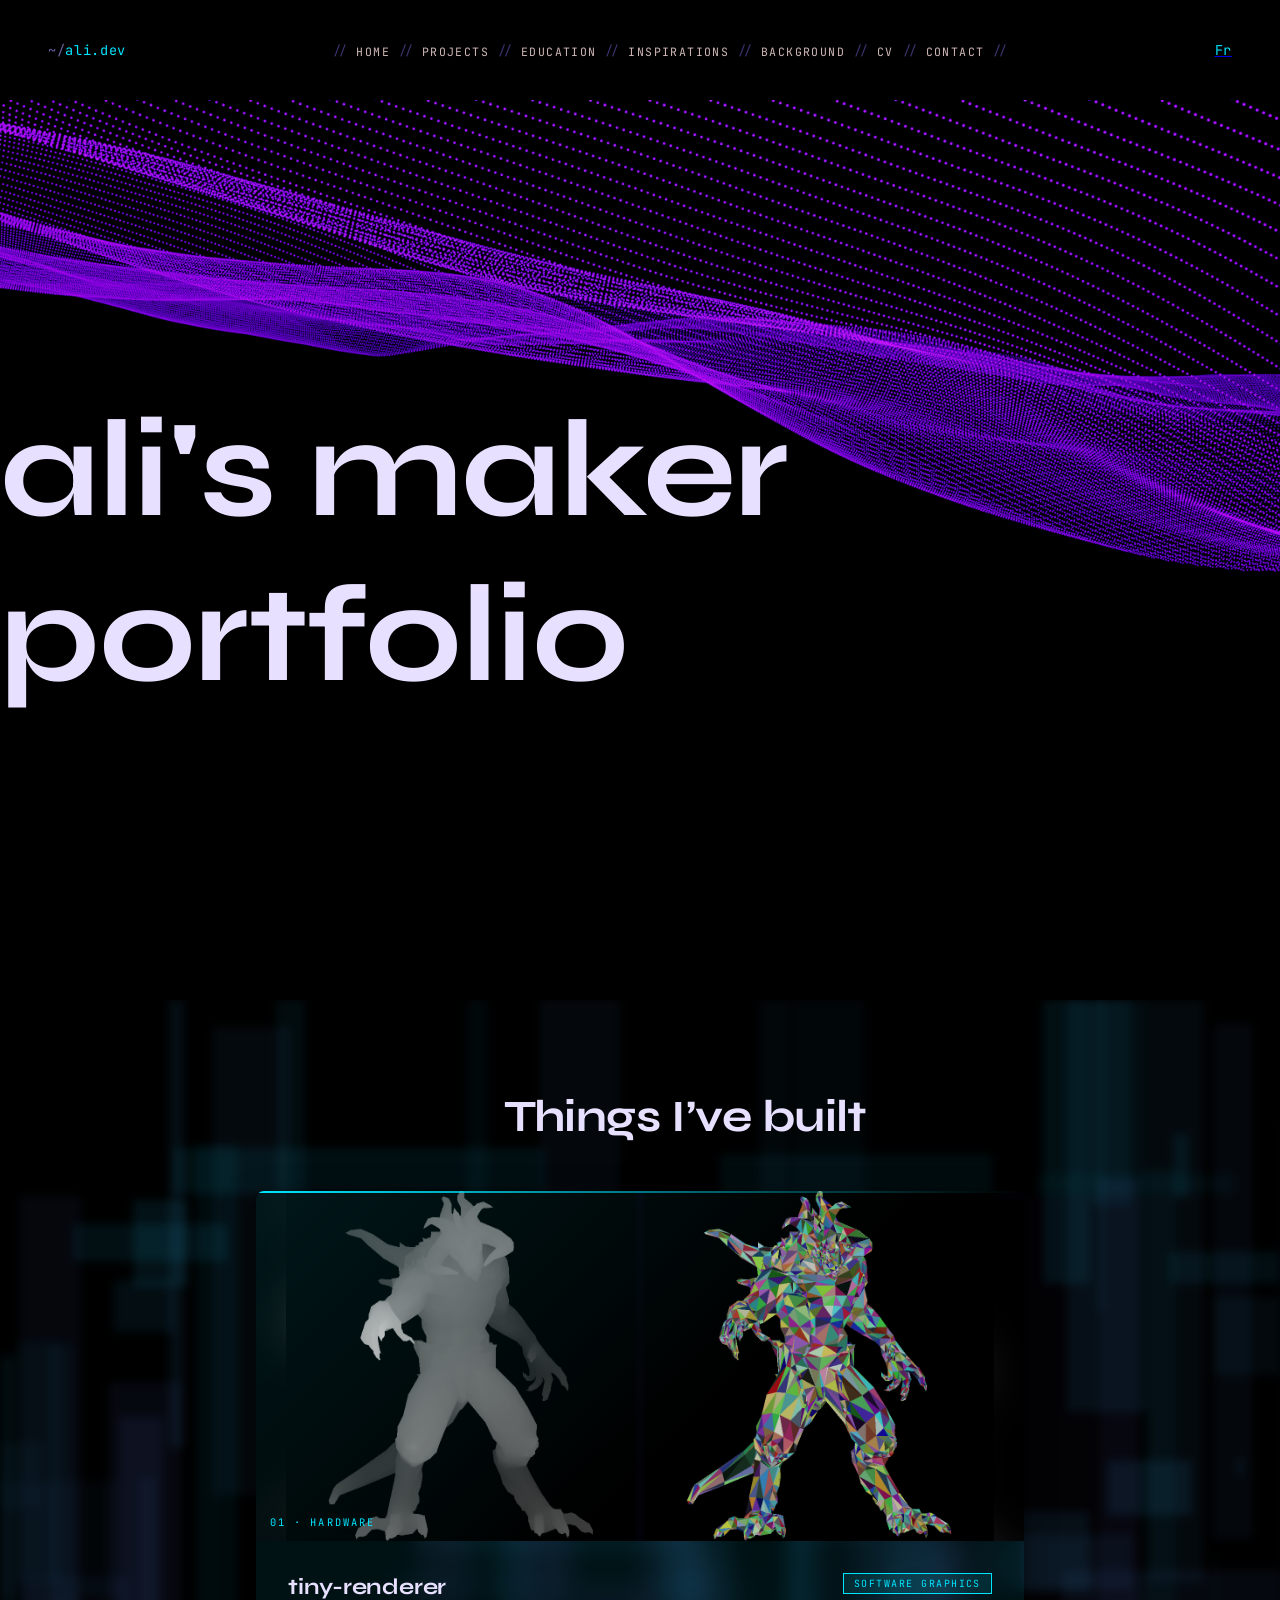
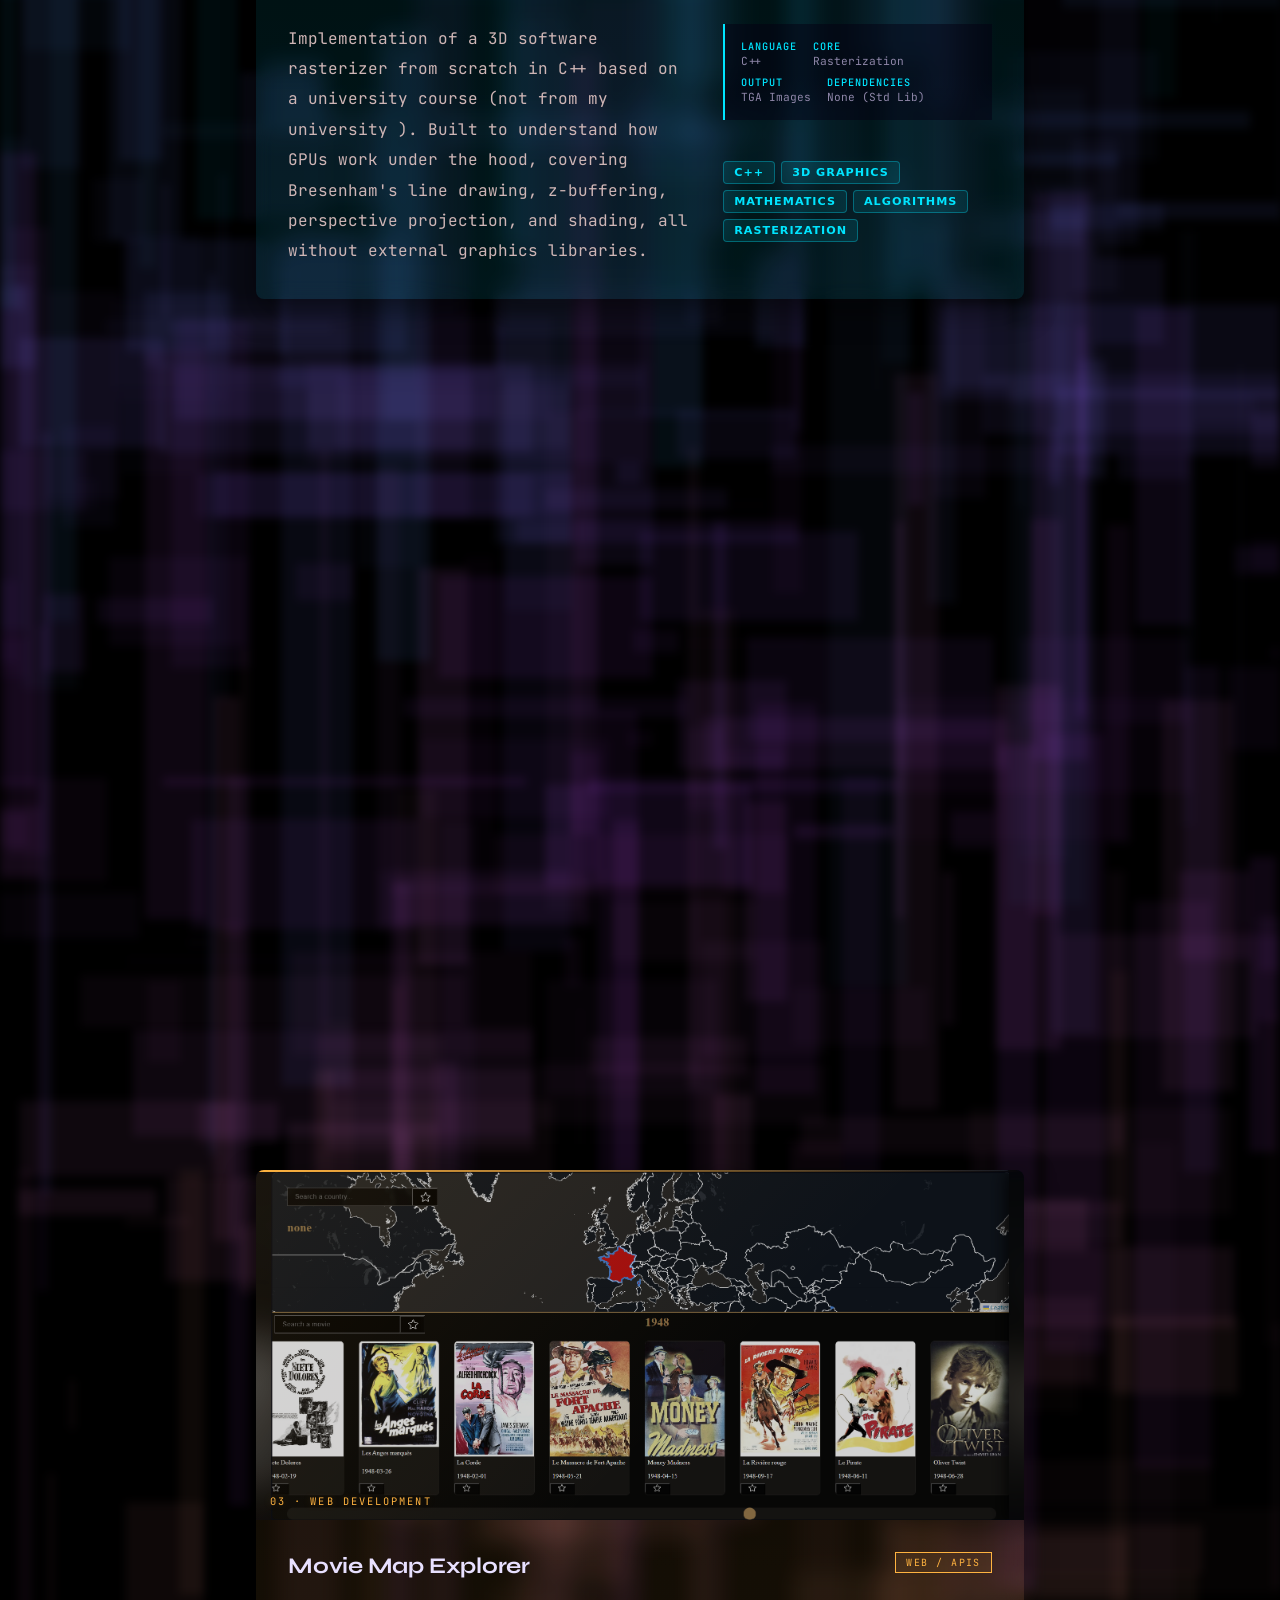
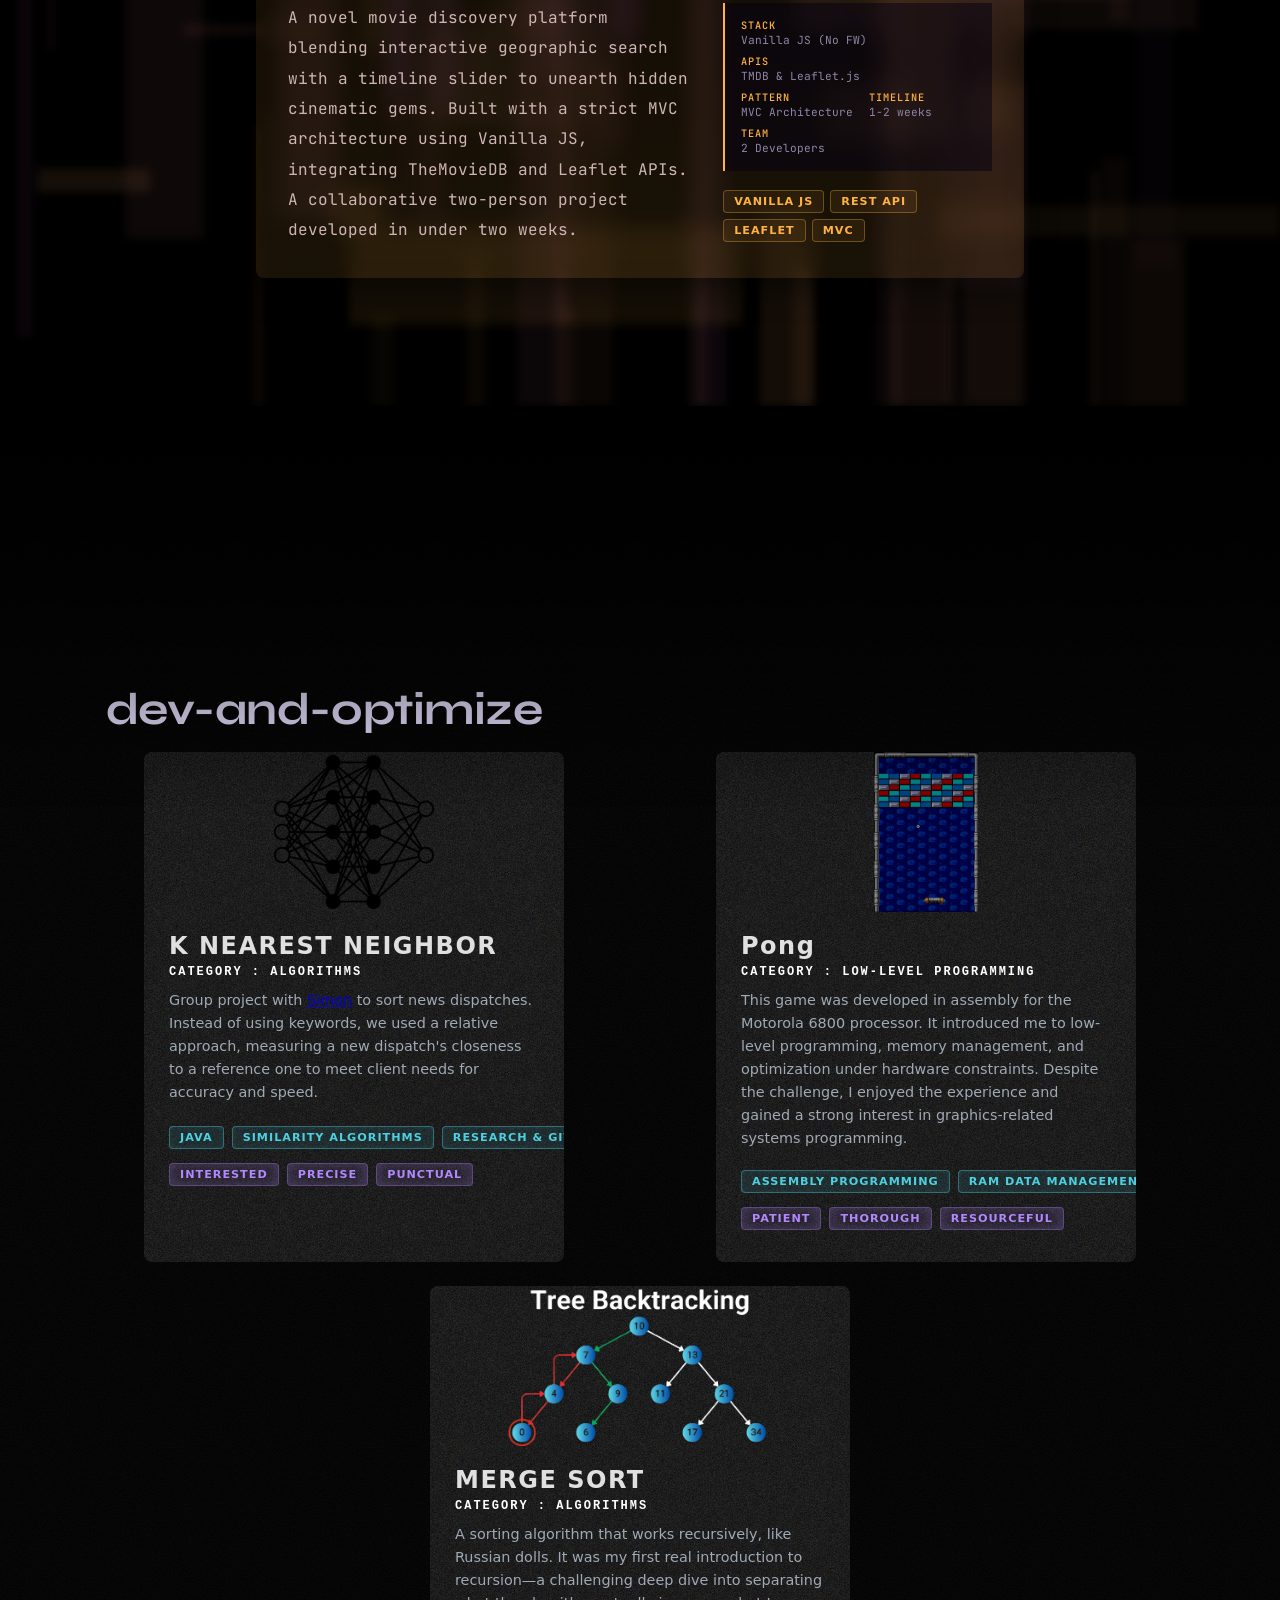
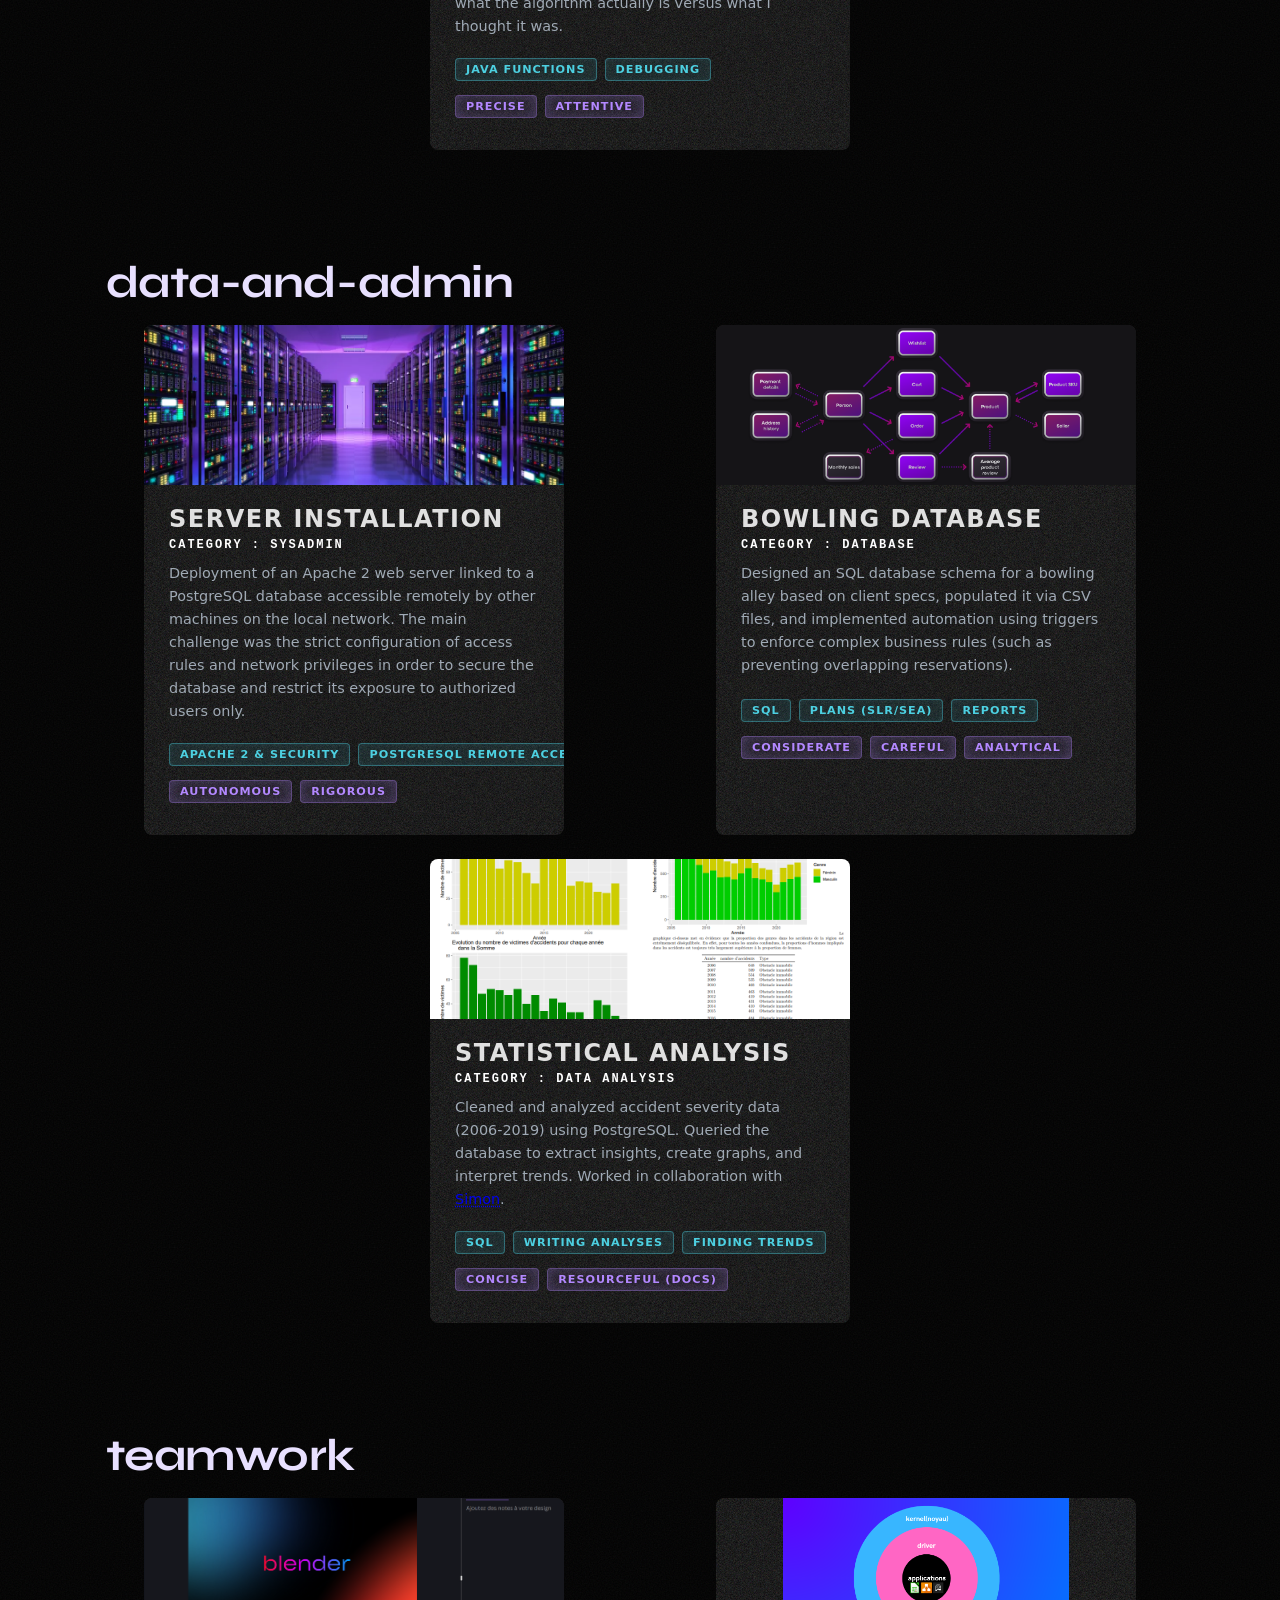
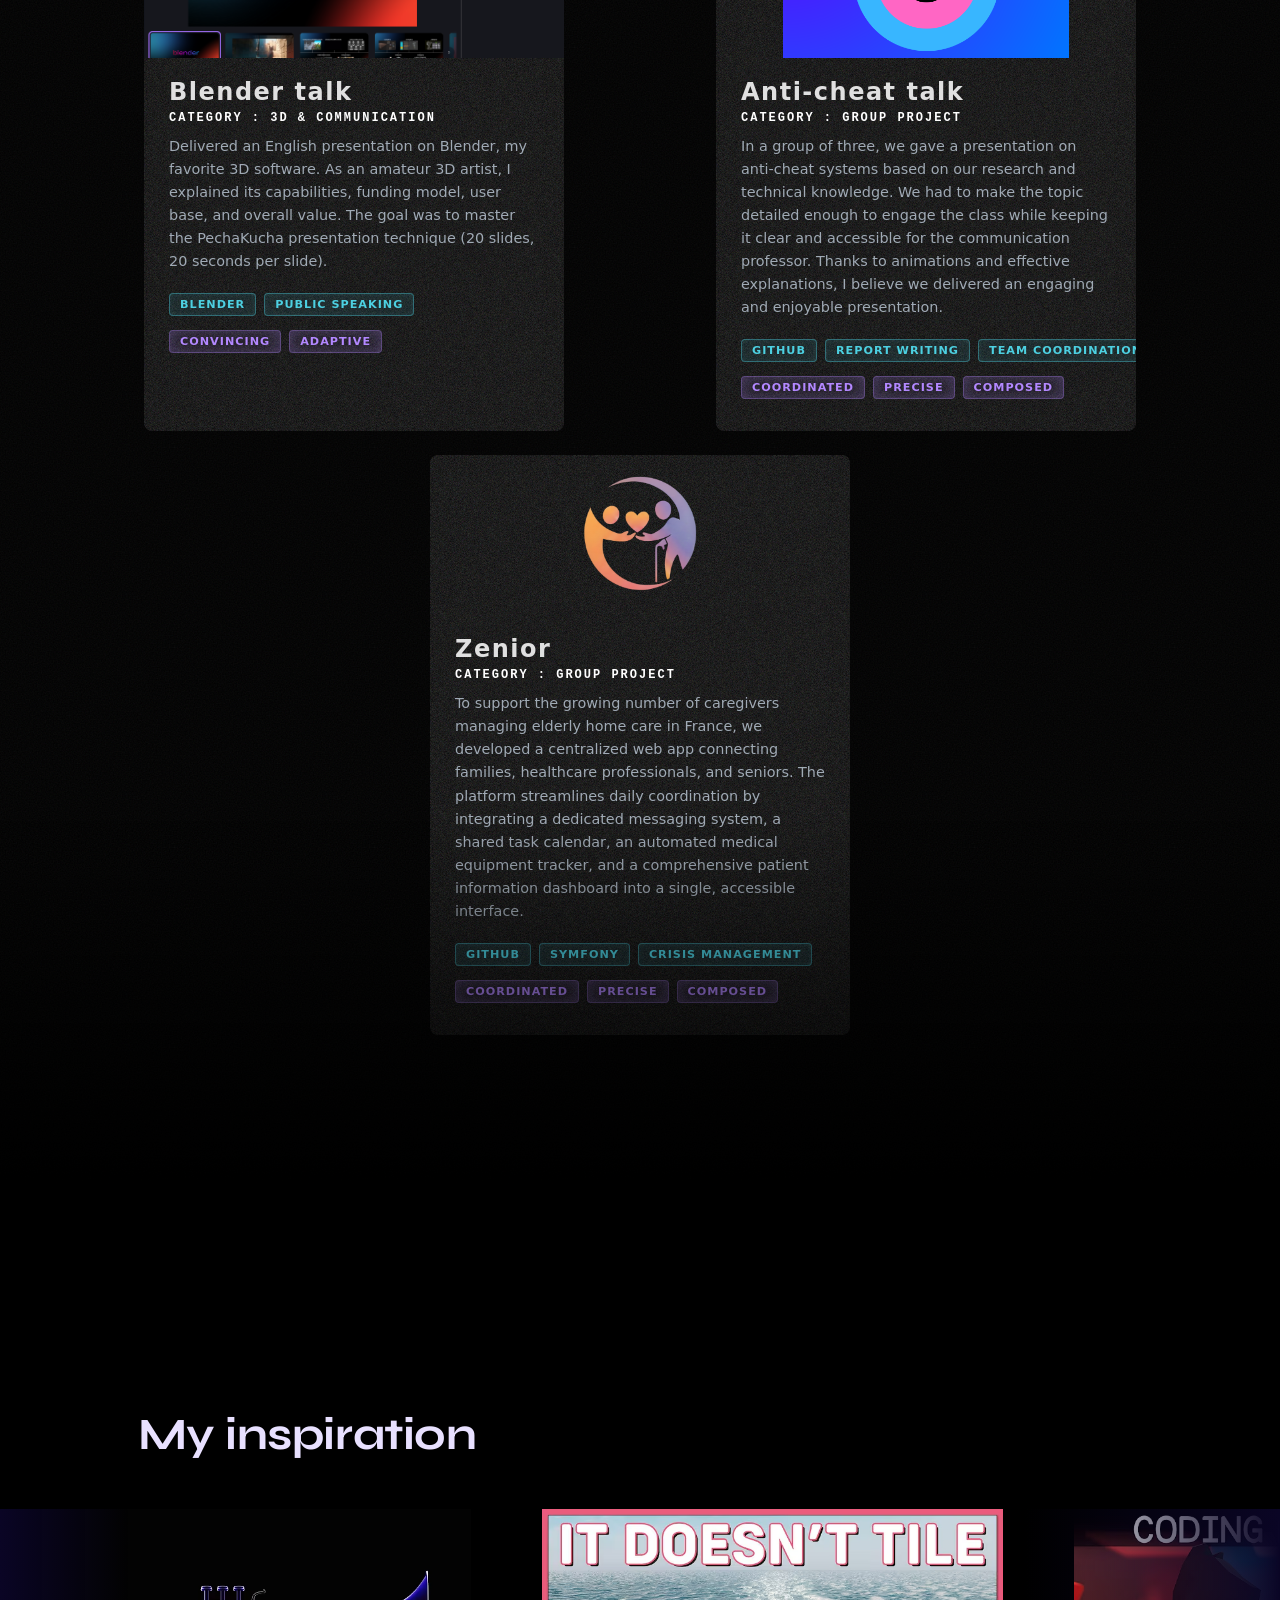
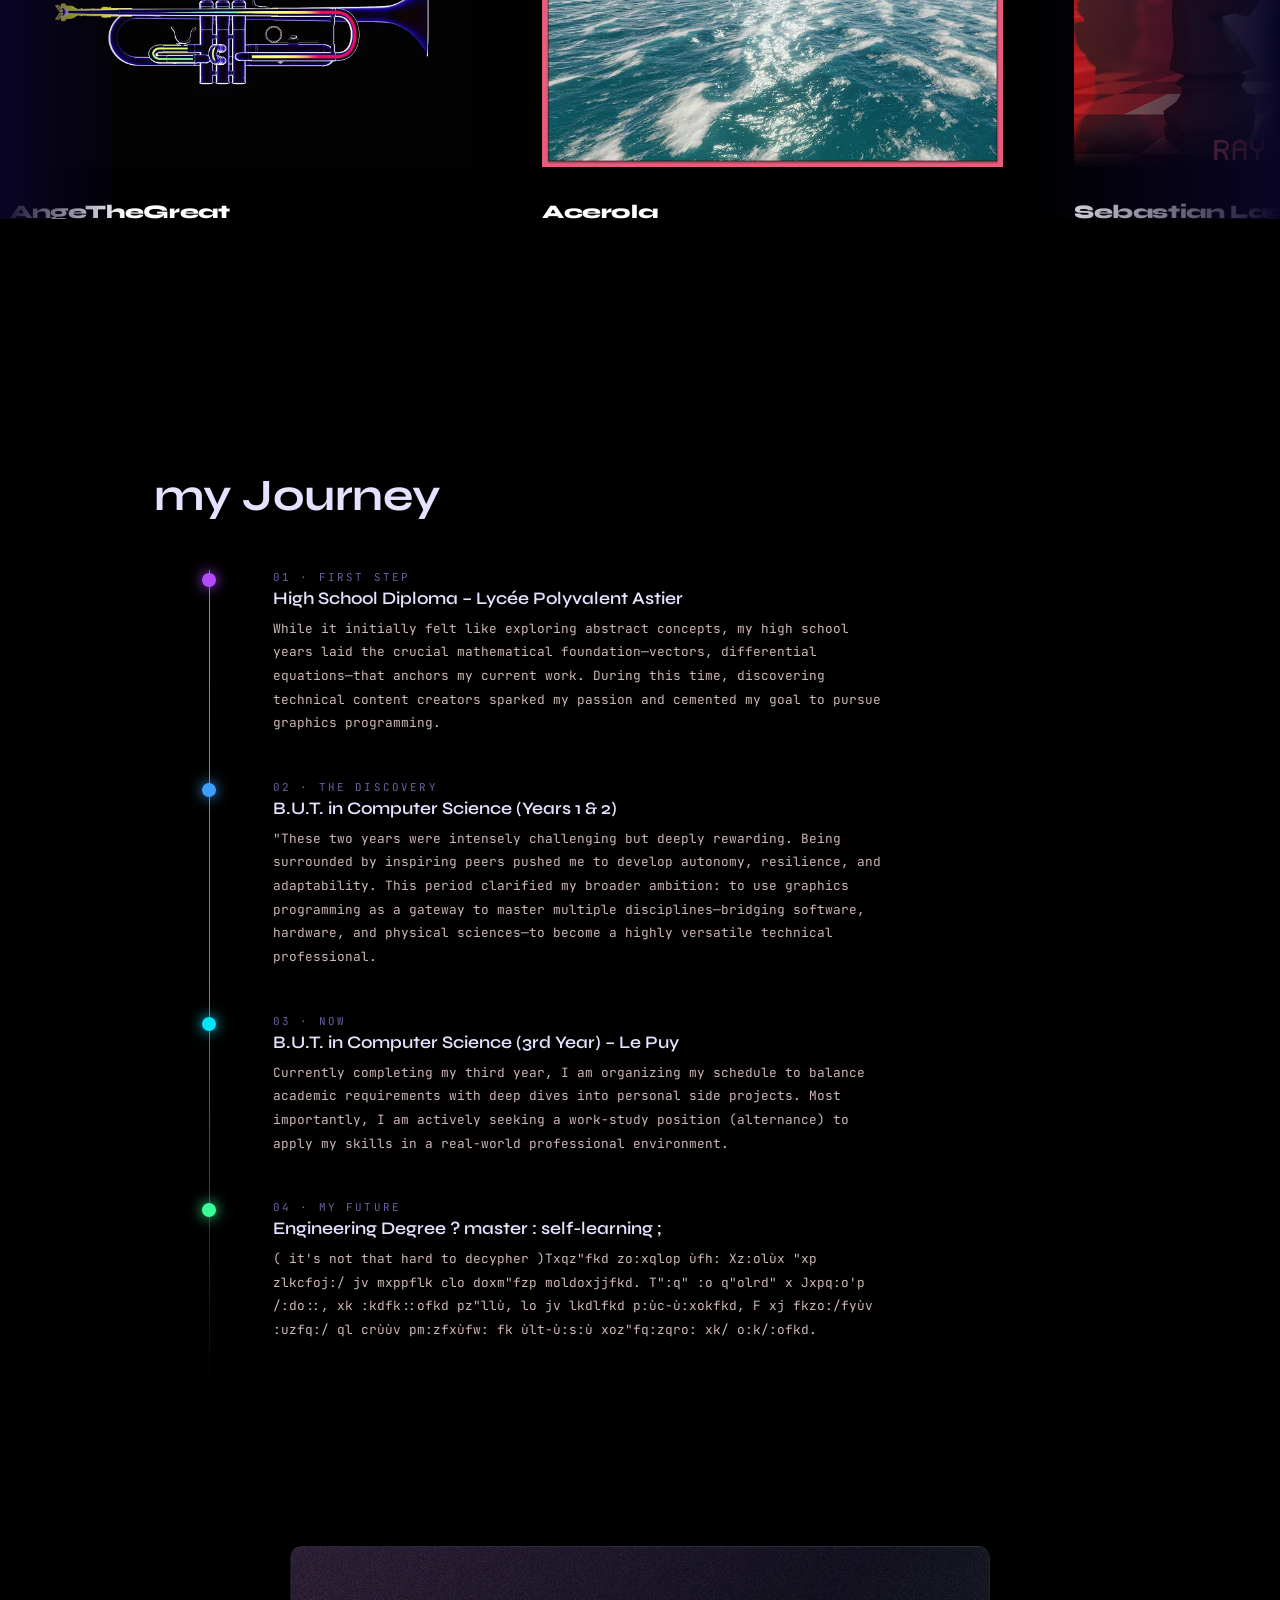
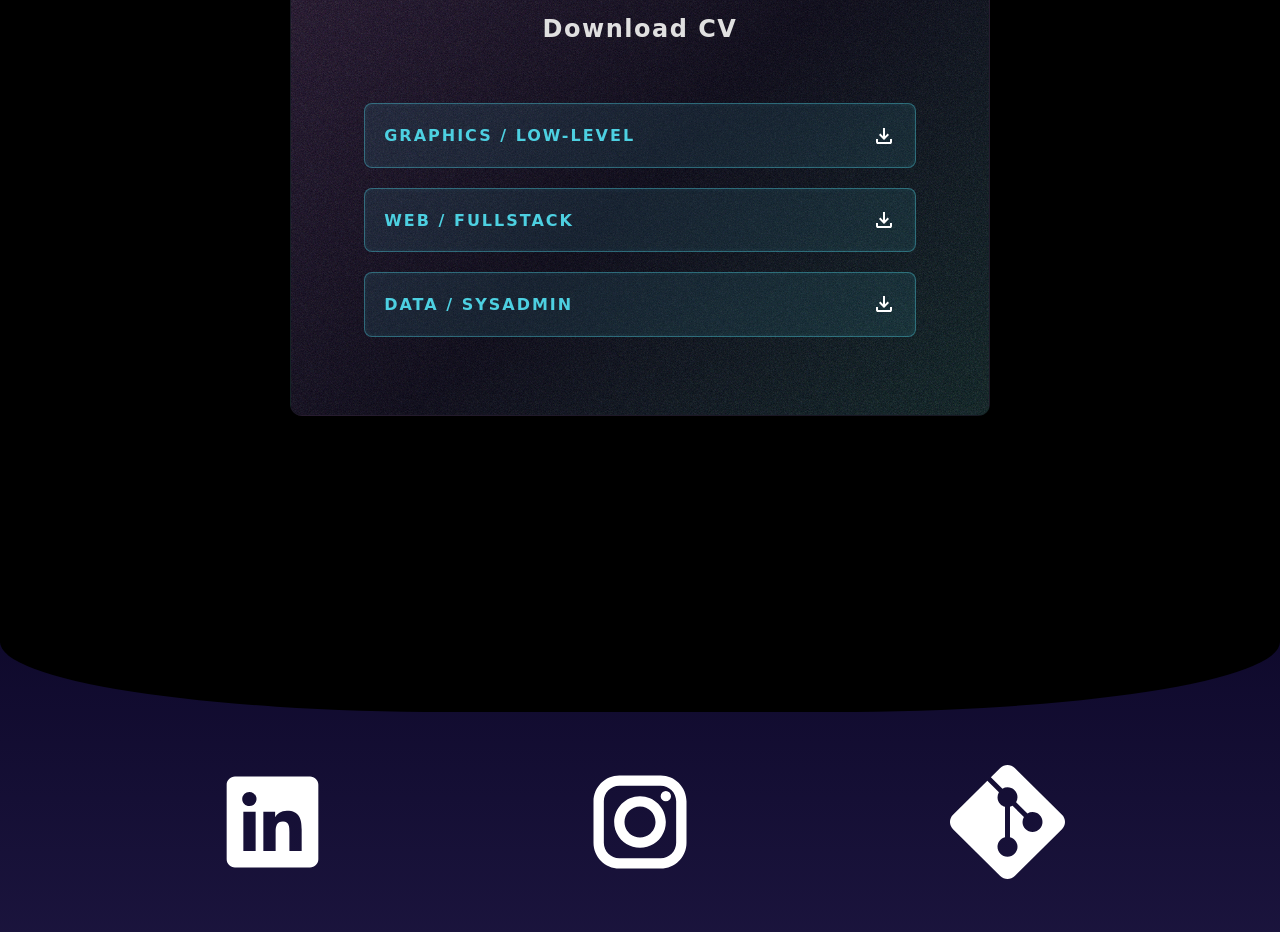
==== commit 614d76f9: "added nwe objective for  the portfolio to be graded" ====
--- a/index.html
+++ b/index.html
@@ -50,9 +50,9 @@
     <li class="nav-sep">//</li>
   </ul>
 
-  <div class="nav-status">
-  </div>
-
+  <div class="nav-status" >    <a href="index_fr.html">
+  <div class="nav-brand">Fr</div>
+      </a>
 </nav>
 
 
@@ -235,7 +235,7 @@
               <div class="spec-item"><strong>Stack</strong>Vanilla JS (No FW)</div>
               <div class="spec-item"><strong>APIs</strong>TMDB &amp; Leaflet.js</div>
               <div class="spec-item"><strong>Pattern</strong>MVC Architecture</div>
-              <div class="spec-item"><strong>Timeline</strong>1-2 weeks (46 commits)</div>
+              <div class="spec-item"><strong>Timeline</strong>1-2 weeks </div>
               <div class="spec-item"><strong>Team</strong>2 Developers</div>
             </div>
           </div>
@@ -387,24 +387,22 @@
               <h2 class="project-title">SERVER INSTALLATION</h2>
               <h3 class="project-category">CATEGORY : SYSADMIN</h3>
               <p class="project-description">
-                Set up a complete hosting environment from scratch using Apache 2, PostgreSQL, and PHP. A highly
-                autonomous project requiring extensive research to configure and link the different servers together.
+                Deployment of an Apache 2 web server linked to a PostgreSQL database accessible remotely by other machines on the local network. The main challenge was the strict configuration of access rules and network privileges in order to secure the database and restrict its exposure to authorized users only.
               </p>
             </div>
 
             <div class="tags-layout">
               <div class="tags-row">
                 <div class="tags-list">
-                  <span class="tag tag-tech">Bash</span>
-                  <span class="tag tag-tech">SQL Admin</span>
-                  <span class="tag tag-tech">OS File Knowledge</span>
-                </div>
-              </div>
-
-              <div class="tags-row">
-                <div class="tags-list">
-                  <span class="tag tag-soft">Resilient</span>
-                  <span class="tag tag-soft">Careful</span>
+                  <span class="tag tag-tech">Apache 2 & Security</span>
+                  <span class="tag tag-tech">PostgreSQL Remote Access</span>
+                </div>
+              </div>
+
+              <div class="tags-row">
+                <div class="tags-list">
+                  <span class="tag tag-soft">Autonomous</span>
+                  <span class="tag tag-soft">Rigorous</span>
                 </div>
               </div>
             </div>
@@ -423,10 +421,10 @@
               <h2 class="project-title">BOWLING DATABASE</h2>
               <h3 class="project-category">CATEGORY : DATABASE</h3>
               <p class="project-description">
-                Designed an SQL database schema for a bowling alley based on client specs and populated it via CSV. A
-                demanding group project that taught me valuable lessons in communication and respecting a partner's
-                perspective.
-              </p>
+  Designed an SQL database schema for a bowling alley based on client specs, 
+  populated it via CSV files, 
+  and implemented automation using triggers to enforce complex business rules (such as preventing overlapping reservations).
+</p>
             </div>
 
             <div class="tags-layout">
